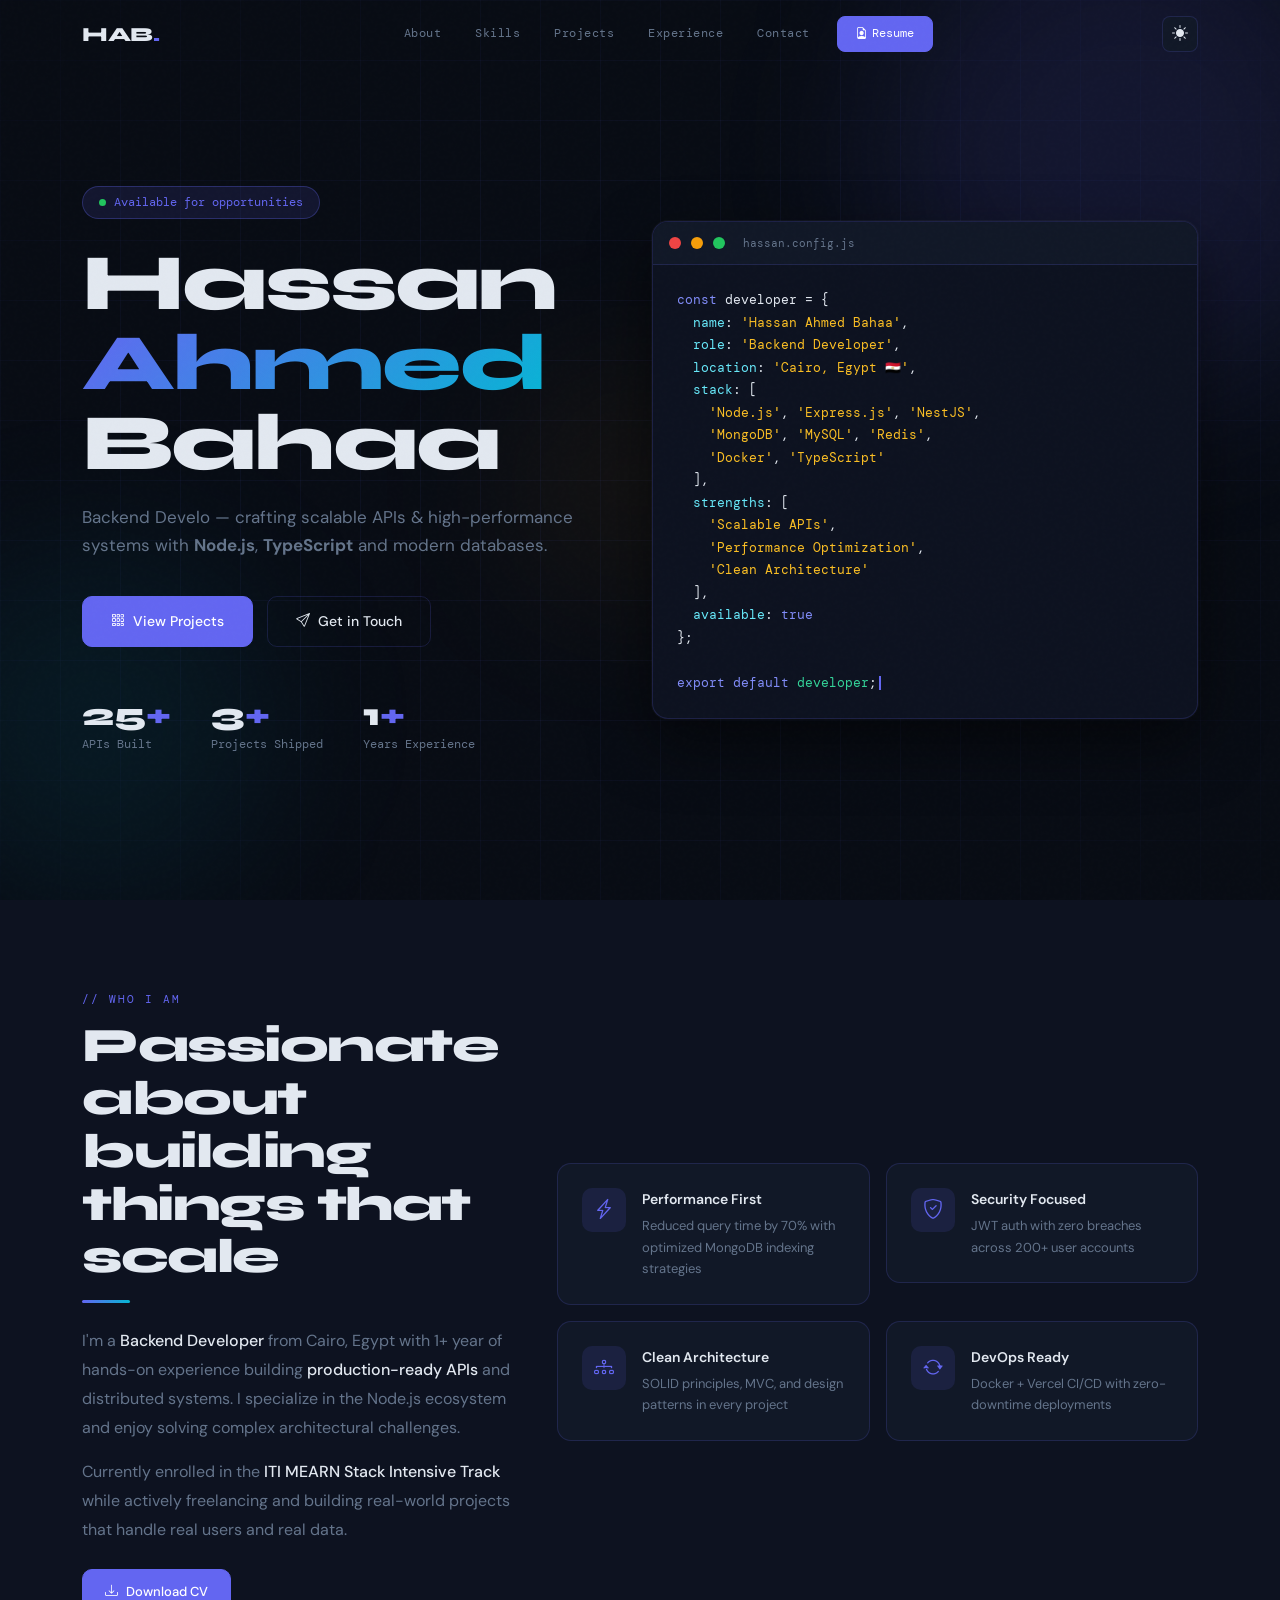
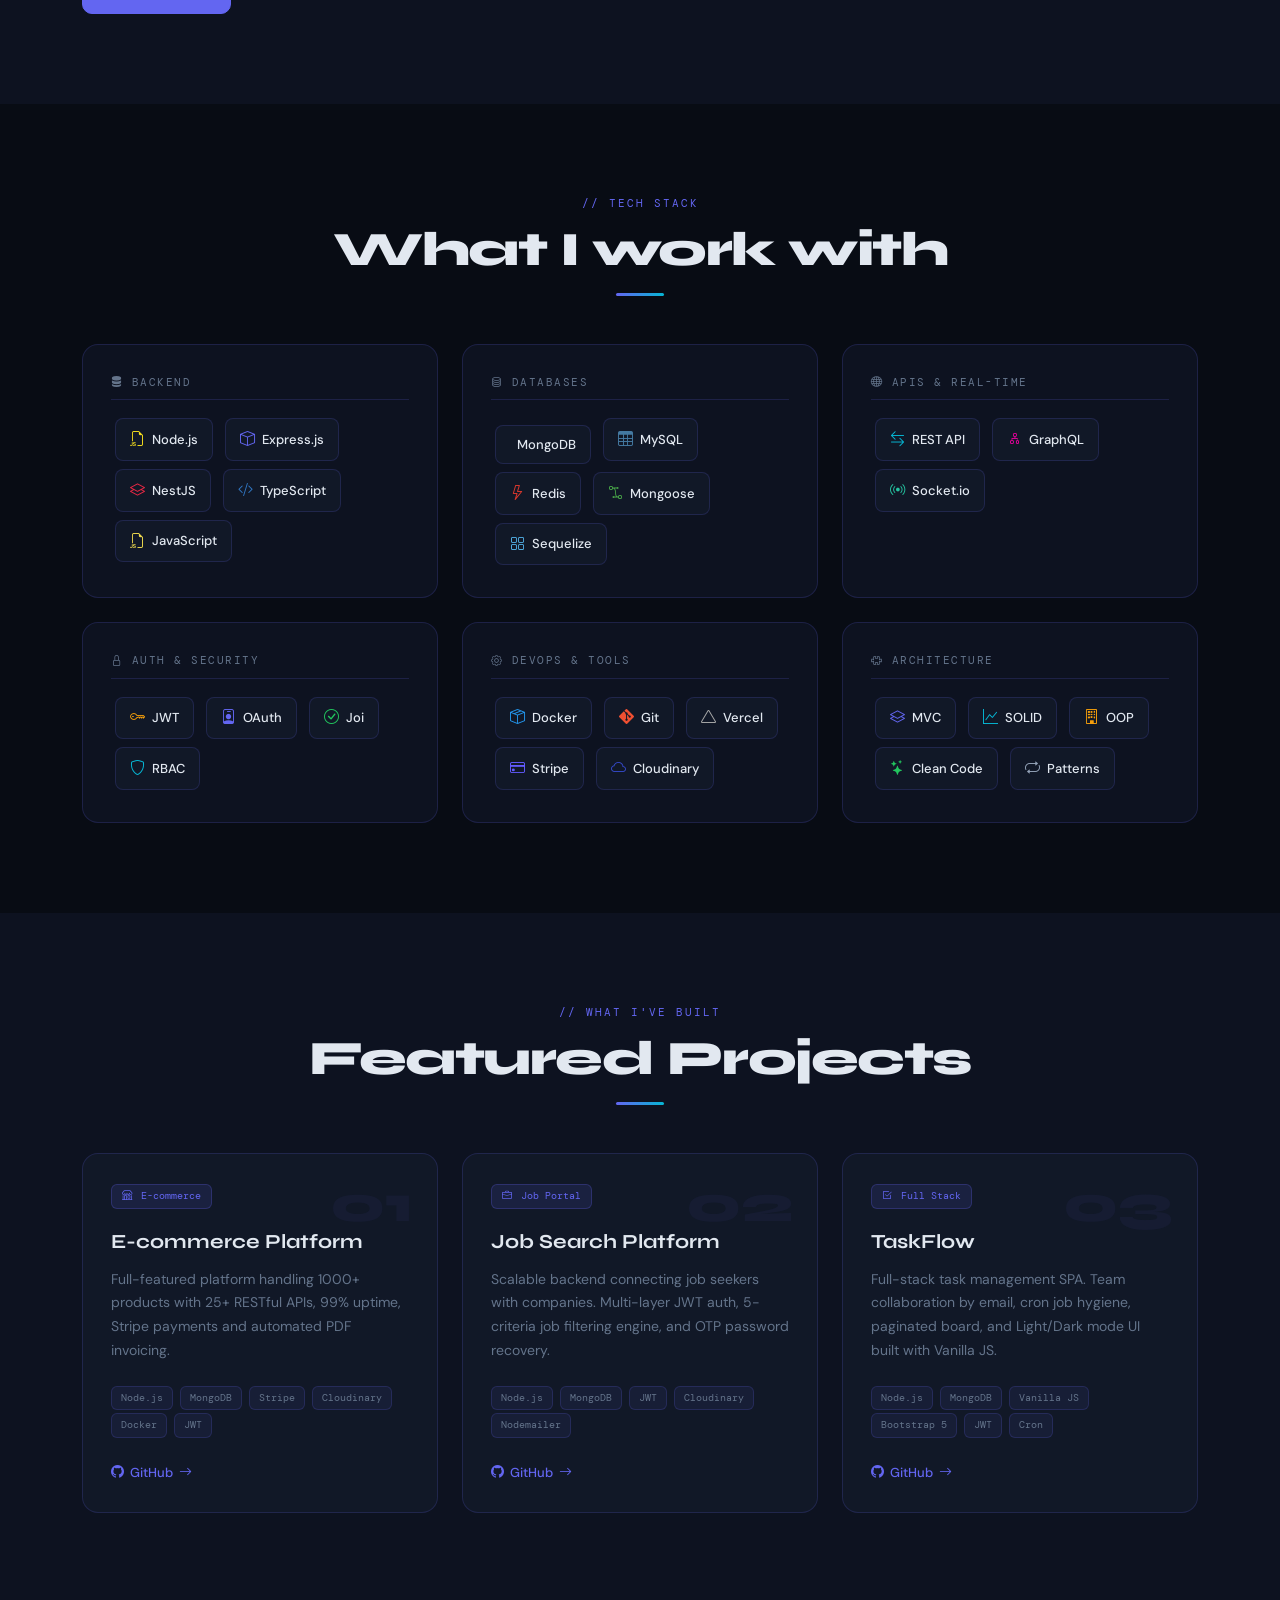
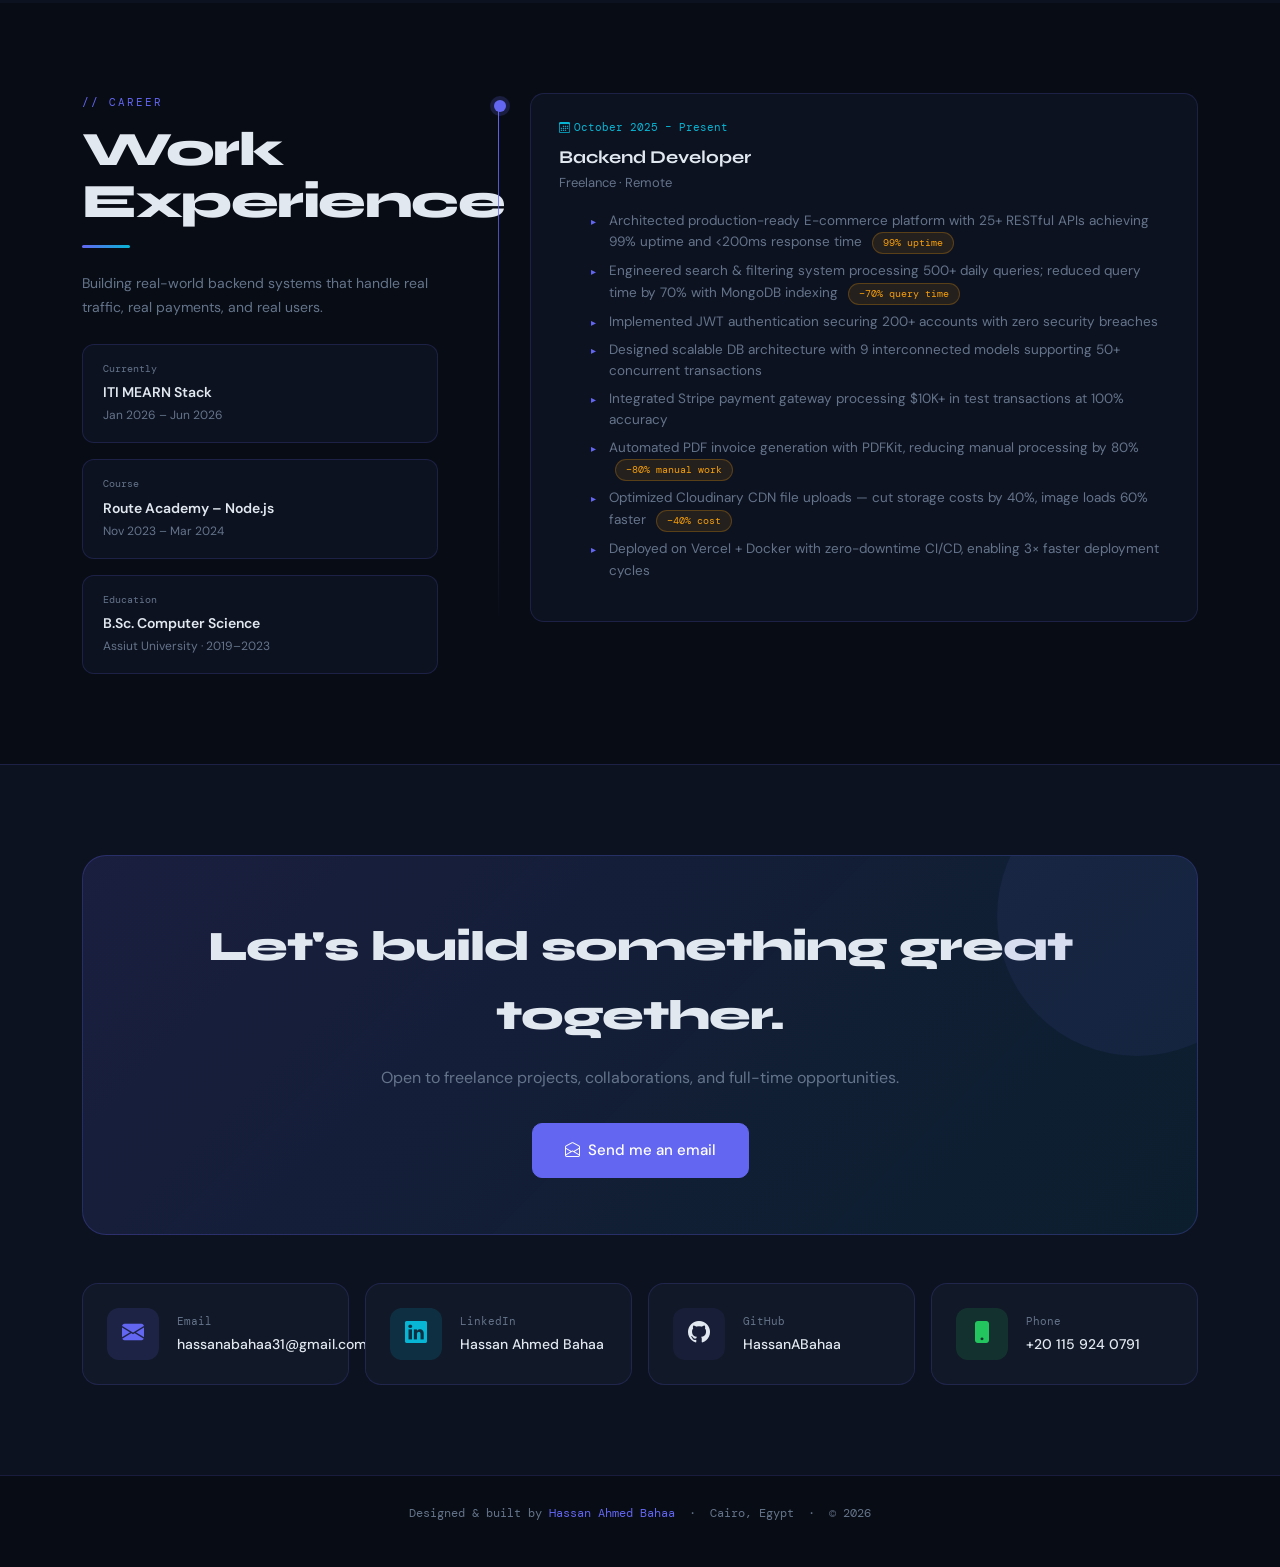
==== index.html @ 02865c23 "first commit" ====
<!DOCTYPE html>
<html lang="en" data-theme="dark">

<head>
  <meta charset="UTF-8" />
  <meta name="viewport" content="width=device-width, initial-scale=1.0" />
  <meta name="description"
    content="Hassan Ahmed Bahaa — Backend Developer specializing in Node.js, Express.js, NestJS, and scalable APIs." />
  <title>Hassan Ahmed Bahaa — Backend Developer</title>

  <!-- Bootstrap 5 -->
  <link href="https://cdn.jsdelivr.net/npm/bootstrap@5.3.3/dist/css/bootstrap.min.css" rel="stylesheet" />
  <!-- Bootstrap Icons -->
  <link href="https://cdn.jsdelivr.net/npm/bootstrap-icons@1.11.3/font/bootstrap-icons.css" rel="stylesheet" />
  <!-- Portfolio Styles -->
  <link rel="stylesheet" href="style.css" />
</head>

<body>

  <!-- ══════════════════════════════
     NAVBAR
══════════════════════════════ -->
  <nav id="navbar">
    <div class="container d-flex align-items-center justify-content-between gap-2">

      <a href="#home" class="nav-brand">HAB<span>.</span></a>

      <!-- Desktop nav -->
      <div class="d-flex align-items-center gap-1 desktop-nav">
        <a href="#about" class="nav-link-custom">About</a>
        <a href="#skills" class="nav-link-custom">Skills</a>
        <a href="#projects" class="nav-link-custom">Projects</a>
        <a href="#experience" class="nav-link-custom">Experience</a>
        <a href="#contact" class="nav-link-custom">Contact</a>
        <a href="https://drive.google.com/file/d/19fxQiNxdbfngYxqZQuM-5DBVkh4G-8Q2/view?usp=sharing" target="_blank"
          class="nav-cta ms-2">
          <i class="bi bi-file-earmark-person me-1"></i>Resume
        </a>
      </div>

      <!-- Right controls -->
      <div class="d-flex align-items-center gap-2">
        <!-- Theme toggle -->
        <button id="themeToggle" aria-label="Toggle theme">
          <i class="bi bi-sun-fill" id="themeIcon"></i>
        </button>
        <!-- Hamburger -->
        <button class="hamburger" id="hamburgerBtn" aria-label="Open menu">
          <i class="bi bi-list" id="hamburgerIcon"></i>
        </button>
      </div>

    </div>
  </nav>

  <!-- Mobile menu -->
  <div class="mobile-menu" id="mobileMenu">
    <a href="#about" class="nav-link-custom">About</a>
    <a href="#skills" class="nav-link-custom">Skills</a>
    <a href="#projects" class="nav-link-custom">Projects</a>
    <a href="#experience" class="nav-link-custom">Experience</a>
    <a href="#contact" class="nav-link-custom">Contact</a>
    <a href="https://drive.google.com/file/d/19fxQiNxdbfngYxqZQuM-5DBVkh4G-8Q2/view?usp=sharing" target="_blank"
      class="nav-cta mt-2 text-center">Resume</a>
  </div>


  <!-- ══════════════════════════════
     HERO
══════════════════════════════ -->
  <section id="home">
    <div class="orb orb-1"></div>
    <div class="orb orb-2"></div>
    <div class="orb orb-3"></div>

    <div class="container">
      <div class="row align-items-center gy-5">

        <!-- Left copy -->
        <div class="col-lg-6">
          <div class="hero-badge">
            <span class="dot"></span>
            Available for opportunities
          </div>

          <h1 class="hero-h1">
            Hassan<br>
            <span class="gradient-text">Ahmed</span><br>
            Bahaa
          </h1>

          <p class="hero-sub">
            <span id="typedRole">Backend Developer</span>&nbsp;—
            crafting scalable APIs &amp; high-performance systems with
            <strong>Node.js</strong>, <strong>TypeScript</strong> and modern databases.
          </p>

          <div class="hero-actions">
            <a href="#projects" class="btn-primary-custom">
              <i class="bi bi-grid-3x3-gap"></i> View Projects
            </a>
            <a href="#contact" class="btn-ghost-custom">
              <i class="bi bi-send"></i> Get in Touch
            </a>
          </div>

          <div class="hero-stats">
            <div class="stat-item">
              <div class="stat-num">25<span>+</span></div>
              <div class="stat-label">APIs Built</div>
            </div>
            <div class="stat-item">
              <div class="stat-num">3<span>+</span></div>
              <div class="stat-label">Projects Shipped</div>
            </div>
            <div class="stat-item">
              <div class="stat-num">1<span>+</span></div>
              <div class="stat-label">Years Experience</div>
            </div>
          </div>
        </div>

        <!-- Right – code card -->
        <div class="col-lg-6 hero-visual">
          <div class="code-card">
            <div class="code-card-header">
              <span class="dot-red"></span>
              <span class="dot-yellow"></span>
              <span class="dot-green"></span>
              <span class="code-filename">hassan.config.js</span>
            </div>
            <div class="code-body">
              <span class="c-keyword">const</span> <span class="c-var">developer</span> = {<br>
              &nbsp;&nbsp;<span class="c-prop">name</span>: <span class="c-str">'Hassan Ahmed Bahaa'</span>,<br>
              &nbsp;&nbsp;<span class="c-prop">role</span>: <span class="c-str">'Backend Developer'</span>,<br>
              &nbsp;&nbsp;<span class="c-prop">location</span>: <span class="c-str">'Cairo, Egypt 🇪🇬'</span>,<br>
              &nbsp;&nbsp;<span class="c-prop">stack</span>: [<br>
              &nbsp;&nbsp;&nbsp;&nbsp;<span class="c-str">'Node.js'</span>, <span class="c-str">'Express.js'</span>,
              <span class="c-str">'NestJS'</span>,<br>
              &nbsp;&nbsp;&nbsp;&nbsp;<span class="c-str">'MongoDB'</span>, <span class="c-str">'MySQL'</span>, <span
                class="c-str">'Redis'</span>,<br>
              &nbsp;&nbsp;&nbsp;&nbsp;<span class="c-str">'Docker'</span>, <span class="c-str">'TypeScript'</span><br>
              &nbsp;&nbsp;],<br>
              &nbsp;&nbsp;<span class="c-prop">strengths</span>: [<br>
              &nbsp;&nbsp;&nbsp;&nbsp;<span class="c-str">'Scalable APIs'</span>,<br>
              &nbsp;&nbsp;&nbsp;&nbsp;<span class="c-str">'Performance Optimization'</span>,<br>
              &nbsp;&nbsp;&nbsp;&nbsp;<span class="c-str">'Clean Architecture'</span><br>
              &nbsp;&nbsp;],<br>
              &nbsp;&nbsp;<span class="c-prop">available</span>: <span class="c-keyword">true</span><br>
              };<br><br>
              <span class="c-keyword">export default</span> <span class="c-fn">developer</span>;<span
                class="typing-cursor"></span>
            </div>
          </div>
        </div>

      </div>
    </div>
  </section>


  <!-- ══════════════════════════════
     ABOUT
══════════════════════════════ -->
  <section id="about">
    <div class="container">
      <div class="row gy-5 align-items-center">

        <div class="col-lg-5 reveal">
          <div class="section-eyebrow">// who i am</div>
          <h2 class="section-title">Passionate about building things that scale</h2>
          <div class="section-divider mb-4"></div>
          <p class="about-text">
            I'm a <span class="highlight-word">Backend Developer</span> from Cairo, Egypt with 1+ year of hands-on
            experience building
            <span class="highlight-word">production-ready APIs</span> and distributed systems.
            I specialize in the Node.js ecosystem and enjoy solving complex architectural challenges.
          </p>
          <p class="about-text mt-3">
            Currently enrolled in the <span class="highlight-word">ITI MEARN Stack Intensive Track</span> while
            actively freelancing and building real-world projects that handle real users and real data.
          </p>
          <div class="mt-4">
            <a href="https://drive.google.com/file/d/19fxQiNxdbfngYxqZQuM-5DBVkh4G-8Q2/view?usp=sharing" target="_blank"
              class="btn-primary-custom" style="font-size:13px;padding:11px 22px;">
              <i class="bi bi-download"></i> Download CV
            </a>
          </div>
        </div>

        <div class="col-lg-7 reveal">
          <div class="row g-3">
            <div class="col-sm-6">
              <div class="about-card">
                <div class="about-card-icon"><i class="bi bi-lightning-charge"></i></div>
                <div>
                  <div class="about-card-title">Performance First</div>
                  <div class="about-card-text">Reduced query time by 70% with optimized MongoDB indexing strategies
                  </div>
                </div>
              </div>
            </div>
            <div class="col-sm-6">
              <div class="about-card">
                <div class="about-card-icon"><i class="bi bi-shield-check"></i></div>
                <div>
                  <div class="about-card-title">Security Focused</div>
                  <div class="about-card-text">JWT auth with zero breaches across 200+ user accounts</div>
                </div>
              </div>
            </div>
            <div class="col-sm-6">
              <div class="about-card">
                <div class="about-card-icon"><i class="bi bi-diagram-3"></i></div>
                <div>
                  <div class="about-card-title">Clean Architecture</div>
                  <div class="about-card-text">SOLID principles, MVC, and design patterns in every project</div>
                </div>
              </div>
            </div>
            <div class="col-sm-6">
              <div class="about-card">
                <div class="about-card-icon"><i class="bi bi-arrow-repeat"></i></div>
                <div>
                  <div class="about-card-title">DevOps Ready</div>
                  <div class="about-card-text">Docker + Vercel CI/CD with zero-downtime deployments</div>
                </div>
              </div>
            </div>
          </div>
        </div>

      </div>
    </div>
  </section>


  <!-- ══════════════════════════════
     SKILLS
══════════════════════════════ -->
  <section id="skills">
    <div class="container">
      <div class="text-center mb-5 reveal">
        <div class="section-eyebrow">// tech stack</div>
        <h2 class="section-title">What I work with</h2>
        <div class="section-divider mx-auto mt-3"></div>
      </div>

      <div class="row g-4">
        <div class="col-md-4 reveal">
          <div class="skill-box">
            <div class="skill-group-title"><i class="bi bi-server me-2"></i>Backend</div>
            <span class="skill-pill"><i class="bi bi-filetype-js" style="color:#f7df1e"></i>Node.js</span>
            <span class="skill-pill"><i class="bi bi-box" style="color:#6366f1"></i>Express.js</span>
            <span class="skill-pill"><i class="bi bi-layers" style="color:#ea2845"></i>NestJS</span>
            <span class="skill-pill"><i class="bi bi-code-slash" style="color:#3178c6"></i>TypeScript</span>
            <span class="skill-pill"><i class="bi bi-filetype-js" style="color:#f0db4f"></i>JavaScript</span>
          </div>
        </div>

        <div class="col-md-4 reveal">
          <div class="skill-box">
            <div class="skill-group-title"><i class="bi bi-database me-2"></i>Databases</div>
            <span class="skill-pill"><i class="bi bi-leaf" style="color:#47a248"></i>MongoDB</span>
            <span class="skill-pill"><i class="bi bi-table" style="color:#4479a1"></i>MySQL</span>
            <span class="skill-pill"><i class="bi bi-lightning" style="color:#dc382d"></i>Redis</span>
            <span class="skill-pill"><i class="bi bi-bezier2" style="color:#47a248"></i>Mongoose</span>
            <span class="skill-pill"><i class="bi bi-grid" style="color:#52b0e7"></i>Sequelize</span>
          </div>
        </div>

        <div class="col-md-4 reveal">
          <div class="skill-box">
            <div class="skill-group-title"><i class="bi bi-globe me-2"></i>APIs & Real-time</div>
            <span class="skill-pill"><i class="bi bi-arrow-left-right" style="color:#06b6d4"></i>REST API</span>
            <span class="skill-pill"><i class="bi bi-diagram-2" style="color:#e10098"></i>GraphQL</span>
            <span class="skill-pill"><i class="bi bi-broadcast" style="color:#25c2a0"></i>Socket.io</span>
          </div>
        </div>

        <div class="col-md-4 reveal">
          <div class="skill-box">
            <div class="skill-group-title"><i class="bi bi-lock me-2"></i>Auth & Security</div>
            <span class="skill-pill"><i class="bi bi-key" style="color:#f59e0b"></i>JWT</span>
            <span class="skill-pill"><i class="bi bi-person-badge" style="color:#6366f1"></i>OAuth</span>
            <span class="skill-pill"><i class="bi bi-check-circle" style="color:#22c55e"></i>Joi</span>
            <span class="skill-pill"><i class="bi bi-shield" style="color:#06b6d4"></i>RBAC</span>
          </div>
        </div>

        <div class="col-md-4 reveal">
          <div class="skill-box">
            <div class="skill-group-title"><i class="bi bi-gear me-2"></i>DevOps & Tools</div>
            <span class="skill-pill"><i class="bi bi-box-seam" style="color:#2496ed"></i>Docker</span>
            <span class="skill-pill"><i class="bi bi-git" style="color:#f05032"></i>Git</span>
            <span class="skill-pill"><i class="bi bi-triangle" style="color:#aaa"></i>Vercel</span>
            <span class="skill-pill"><i class="bi bi-credit-card" style="color:#635bff"></i>Stripe</span>
            <span class="skill-pill"><i class="bi bi-cloud" style="color:#3448c5"></i>Cloudinary</span>
          </div>
        </div>

        <div class="col-md-4 reveal">
          <div class="skill-box">
            <div class="skill-group-title"><i class="bi bi-puzzle me-2"></i>Architecture</div>
            <span class="skill-pill"><i class="bi bi-layers" style="color:#6366f1"></i>MVC</span>
            <span class="skill-pill"><i class="bi bi-graph-up" style="color:#06b6d4"></i>SOLID</span>
            <span class="skill-pill"><i class="bi bi-building" style="color:#f59e0b"></i>OOP</span>
            <span class="skill-pill"><i class="bi bi-stars" style="color:#22c55e"></i>Clean Code</span>
            <span class="skill-pill"><i class="bi bi-repeat" style="color:#94a3b8"></i>Patterns</span>
          </div>
        </div>
      </div>
    </div>
  </section>


  <!-- ══════════════════════════════
     PROJECTS
══════════════════════════════ -->
  <section id="projects">
    <div class="container">
      <div class="text-center mb-5 reveal">
        <div class="section-eyebrow">// what i've built</div>
        <h2 class="section-title">Featured Projects</h2>
        <div class="section-divider mx-auto mt-3"></div>
      </div>

      <div class="row g-4">

        <!-- E-commerce -->
        <div class="col-lg-4 col-md-6 reveal">
          <div class="project-card">
            <div class="project-number">01</div>
            <div class="project-badge"><i class="bi bi-shop me-1"></i>E-commerce</div>
            <div class="project-title">E-commerce Platform</div>
            <p class="project-desc">
              Full-featured platform handling 1000+ products with 25+ RESTful APIs, 99% uptime,
              Stripe payments and automated PDF invoicing.
            </p>
            <div class="mb-1">
              <span class="tech-tag">Node.js</span>
              <span class="tech-tag">MongoDB</span>
              <span class="tech-tag">Stripe</span>
              <span class="tech-tag">Cloudinary</span>
              <span class="tech-tag">Docker</span>
              <span class="tech-tag">JWT</span>
            </div>
            <a href="https://github.com/HassanABahaa/E-commerce" target="_blank" class="project-link">
              <i class="bi bi-github"></i> GitHub <i class="bi bi-arrow-right"></i>
            </a>
          </div>
        </div>

        <!-- Job Portal -->
        <div class="col-lg-4 col-md-6 reveal">
          <div class="project-card">
            <div class="project-number">02</div>
            <div class="project-badge"><i class="bi bi-briefcase me-1"></i>Job Portal</div>
            <div class="project-title">Job Search Platform</div>
            <p class="project-desc">
              Scalable backend connecting job seekers with companies. Multi-layer JWT auth,
              5-criteria job filtering engine, and OTP password recovery.
            </p>
            <div class="mb-1">
              <span class="tech-tag">Node.js</span>
              <span class="tech-tag">MongoDB</span>
              <span class="tech-tag">JWT</span>
              <span class="tech-tag">Cloudinary</span>
              <span class="tech-tag">Nodemailer</span>
            </div>
            <a href="https://github.com/HassanABahaa" target="_blank" class="project-link">
              <i class="bi bi-github"></i> GitHub <i class="bi bi-arrow-right"></i>
            </a>
          </div>
        </div>

        <!-- TaskFlow -->
        <div class="col-lg-4 col-md-6 reveal">
          <div class="project-card">
            <div class="project-number">03</div>
            <div class="project-badge"><i class="bi bi-check2-square me-1"></i>Full Stack</div>
            <div class="project-title">TaskFlow</div>
            <p class="project-desc">
              Full-stack task management SPA. Team collaboration by email, cron job hygiene,
              paginated board, and Light/Dark mode UI built with Vanilla JS.
            </p>
            <div class="mb-1">
              <span class="tech-tag">Node.js</span>
              <span class="tech-tag">MongoDB</span>
              <span class="tech-tag">Vanilla JS</span>
              <span class="tech-tag">Bootstrap 5</span>
              <span class="tech-tag">JWT</span>
              <span class="tech-tag">Cron</span>
            </div>
            <a href="https://github.com/HassanABahaa/Task-Flow" target="_blank" class="project-link">
              <i class="bi bi-github"></i> GitHub <i class="bi bi-arrow-right"></i>
            </a>
          </div>
        </div>

      </div>
    </div>
  </section>


  <!-- ══════════════════════════════
     EXPERIENCE
══════════════════════════════ -->
  <section id="experience">
    <div class="container">
      <div class="row gy-5">

        <!-- Sidebar -->
        <div class="col-lg-4 reveal">
          <div class="section-eyebrow">// career</div>
          <h2 class="section-title">Work Experience</h2>
          <div class="section-divider mb-4"></div>
          <p style="color:var(--muted);font-size:14px;line-height:1.7;">
            Building real-world backend systems that handle real traffic, real payments, and real users.
          </p>

          <div class="mt-4 d-flex flex-column gap-3">
            <div class="info-card">
              <div class="info-card-label">Currently</div>
              <div class="info-card-title">ITI MEARN Stack</div>
              <div class="info-card-date">Jan 2026 – Jun 2026</div>
            </div>
            <div class="info-card">
              <div class="info-card-label">Course</div>
              <div class="info-card-title">Route Academy – Node.js</div>
              <div class="info-card-date">Nov 2023 – Mar 2024</div>
            </div>
            <div class="info-card">
              <div class="info-card-label">Education</div>
              <div class="info-card-title">B.Sc. Computer Science</div>
              <div class="info-card-date">Assiut University · 2019–2023</div>
            </div>
          </div>
        </div>

        <!-- Timeline -->
        <div class="col-lg-8 reveal ps-lg-5">
          <div class="timeline">
            <div class="timeline-item">
              <div class="timeline-dot"></div>
              <div class="timeline-date"><i class="bi bi-calendar3 me-1"></i>October 2025 – Present</div>
              <div class="timeline-role">Backend Developer</div>
              <div class="timeline-company">Freelance · Remote</div>
              <ul class="timeline-bullets">
                <li>Architected production-ready E-commerce platform with 25+ RESTful APIs achieving 99% uptime and
                  &lt;200ms response time <span class="achievement-badge">99% uptime</span></li>
                <li>Engineered search &amp; filtering system processing 500+ daily queries; reduced query time by 70%
                  with MongoDB indexing <span class="achievement-badge">−70% query time</span></li>
                <li>Implemented JWT authentication securing 200+ accounts with zero security breaches</li>
                <li>Designed scalable DB architecture with 9 interconnected models supporting 50+ concurrent
                  transactions</li>
                <li>Integrated Stripe payment gateway processing $10K+ in test transactions at 100% accuracy</li>
                <li>Automated PDF invoice generation with PDFKit, reducing manual processing by 80% <span
                    class="achievement-badge">−80% manual work</span></li>
                <li>Optimized Cloudinary CDN file uploads — cut storage costs by 40%, image loads 60% faster <span
                    class="achievement-badge">−40% cost</span></li>
                <li>Deployed on Vercel + Docker with zero-downtime CI/CD, enabling 3× faster deployment cycles</li>
              </ul>
            </div>
          </div>
        </div>

      </div>
    </div>
  </section>


  <!-- ══════════════════════════════
     CONTACT
══════════════════════════════ -->
  <section id="contact">
    <div class="container">

      <div class="cta-block reveal mb-5">
        <div class="cta-title">Let's build something great<br>together.</div>
        <p class="cta-sub">Open to freelance projects, collaborations, and full-time opportunities.</p>
        <a href="mailto:hassanabahaa31@gmail.com" class="btn-primary-custom" style="font-size:15px;padding:14px 32px;">
          <i class="bi bi-envelope-open"></i> Send me an email
        </a>
      </div>

      <div class="row g-3">
        <div class="col-sm-6 col-lg-3 reveal">
          <a href="mailto:hassanabahaa31@gmail.com" class="contact-card">
            <div class="contact-icon ci-email"><i class="bi bi-envelope-fill"></i></div>
            <div>
              <div class="contact-label">Email</div>
              <div class="contact-val">hassanabahaa31@gmail.com</div>
            </div>
          </a>
        </div>
        <div class="col-sm-6 col-lg-3 reveal">
          <a href="https://www.linkedin.com/in/hassan-bahaa-1604981b8/" target="_blank" class="contact-card">
            <div class="contact-icon ci-linkedin"><i class="bi bi-linkedin"></i></div>
            <div>
              <div class="contact-label">LinkedIn</div>
              <div class="contact-val">Hassan Ahmed Bahaa</div>
            </div>
          </a>
        </div>
        <div class="col-sm-6 col-lg-3 reveal">
          <a href="https://github.com/HassanABahaa" target="_blank" class="contact-card">
            <div class="contact-icon ci-github"><i class="bi bi-github"></i></div>
            <div>
              <div class="contact-label">GitHub</div>
              <div class="contact-val">HassanABahaa</div>
            </div>
          </a>
        </div>
        <div class="col-sm-6 col-lg-3 reveal">
          <a href="tel:+201159240791" class="contact-card">
            <div class="contact-icon ci-phone"><i class="bi bi-phone-fill"></i></div>
            <div>
              <div class="contact-label">Phone</div>
              <div class="contact-val">+20 115 924 0791</div>
            </div>
          </a>
        </div>
      </div>

    </div>
  </section>


  <!-- ══════════════════════════════
     FOOTER
══════════════════════════════ -->
  <footer>
    <div class="container">
      <p>
        Designed &amp; built by <a href="#home">Hassan Ahmed Bahaa</a>
        &nbsp;·&nbsp; Cairo, Egypt &nbsp;·&nbsp; &copy; 2026
      </p>
    </div>
  </footer>

  <!-- Back to top -->
  <button id="btt" aria-label="Back to top"><i class="bi bi-arrow-up"></i></button>

  <!-- Bootstrap JS -->
  <script src="https://cdn.jsdelivr.net/npm/bootstrap@5.3.3/dist/js/bootstrap.bundle.min.js"></script>
  <!-- Portfolio Scripts -->
  <script src="main.js"></script>

</body>

</html>
---- style.css ----
/* ══════════════════════════════════════════
   Hassan Ahmed Bahaa — Portfolio Stylesheet
   style.css
══════════════════════════════════════════ */

@import url('https://fonts.googleapis.com/css2?family=Syne:wght@400;500;600;700;800&family=DM+Mono:wght@300;400;500&family=DM+Sans:ital,wght@0,300;0,400;0,500;1,300&display=swap');

/* ── CSS VARIABLES — DARK (default) ── */
:root {
  --bg:        #080c14;
  --bg2:       #0d1220;
  --bg3:       #111827;
  --border:    rgba(99,102,241,.18);
  --accent:    #6366f1;
  --accent2:   #06b6d4;
  --accent3:   #f59e0b;
  --text:      #e2e8f0;
  --muted:     #64748b;
  --card:      #0d1220;
  --shadow:    rgba(0,0,0,.5);
  --code-bg:   #0d1220;
  --code-hdr:  #111827;
}

/* ── CSS VARIABLES — LIGHT ── */
[data-theme="light"] {
  --bg:        #f0f4f8;
  --bg2:       #ffffff;
  --bg3:       #f8fafc;
  --border:    rgba(99,102,241,.18);
  --accent:    #4f46e5;
  --accent2:   #0891b2;
  --accent3:   #d97706;
  --text:      #1e293b;
  --muted:     #64748b;
  --card:      #ffffff;
  --shadow:    rgba(0,0,0,.10);
  --code-bg:   #1e293b;
  --code-hdr:  #0f172a;
}

/* ════════════════════
   BASE RESET
════════════════════ */
*, *::before, *::after { box-sizing: border-box; margin: 0; padding: 0; }
html { scroll-behavior: smooth; }

body {
  background: var(--bg);
  color: var(--text);
  font-family: 'DM Sans', sans-serif;
  font-size: 15px;
  line-height: 1.65;
  overflow-x: hidden;
  transition: background .35s ease, color .35s ease;
}

/* Noise overlay */
body::before {
  content: '';
  position: fixed; inset: 0;
  background-image: url("data:image/svg+xml,%3Csvg viewBox='0 0 256 256' xmlns='http://www.w3.org/2000/svg'%3E%3Cfilter id='noise'%3E%3CfeTurbulence type='fractalNoise' baseFrequency='0.9' numOctaves='4' stitchTiles='stitch'/%3E%3C/filter%3E%3Crect width='100%25' height='100%25' filter='url(%23noise)' opacity='0.04'/%3E%3C/svg%3E");
  pointer-events: none; z-index: 9999; opacity: .35;
}

/* ════════════════════
   NAVBAR
════════════════════ */
#navbar {
  position: fixed; top: 0; left: 0; right: 0; z-index: 1000;
  padding: 16px 0;
  transition: all .4s ease;
}
#navbar.scrolled {
  background: color-mix(in srgb, var(--bg) 85%, transparent);
  backdrop-filter: blur(20px);
  -webkit-backdrop-filter: blur(20px);
  border-bottom: 1px solid var(--border);
  padding: 10px 0;
}

.nav-brand {
  font-family: 'Syne', sans-serif;
  font-weight: 800;
  font-size: 20px;
  color: var(--text) !important;
  text-decoration: none;
  letter-spacing: -0.5px;
}
.nav-brand span { color: var(--accent); }

.nav-link-custom {
  font-family: 'DM Mono', monospace;
  font-size: 12px;
  letter-spacing: 0.5px;
  color: var(--muted) !important;
  text-decoration: none;
  padding: 6px 14px;
  border-radius: 6px;
  transition: all .25s;
  border: 1px solid transparent;
}
.nav-link-custom:hover  { color: var(--text) !important; border-color: var(--border); }
.nav-link-custom.active { color: var(--accent) !important; }

.nav-cta {
  font-family: 'DM Mono', monospace;
  font-size: 12px;
  background: var(--accent);
  color: #fff !important;
  padding: 7px 18px;
  border-radius: 8px;
  text-decoration: none;
  transition: all .25s;
  border: 1px solid var(--accent);
}
.nav-cta:hover { background: transparent; color: var(--accent) !important; }

/* Theme toggle btn */
#themeToggle {
  background: var(--bg3);
  border: 1px solid var(--border);
  border-radius: 8px;
  width: 36px; height: 36px;
  display: flex; align-items: center; justify-content: center;
  cursor: pointer;
  font-size: 16px;
  color: var(--text);
  transition: all .25s;
  flex-shrink: 0;
}
#themeToggle:hover { border-color: var(--accent); color: var(--accent); }

/* Hamburger */
.hamburger {
  background: none;
  border: 1px solid var(--border);
  border-radius: 8px;
  padding: 6px 10px;
  cursor: pointer;
  display: none;
}
.hamburger i { color: var(--text); font-size: 18px; }

.mobile-menu {
  display: none;
  position: fixed; top: 66px; left: 0; right: 0; z-index: 999;
  background: color-mix(in srgb, var(--bg) 96%, transparent);
  backdrop-filter: blur(20px);
  -webkit-backdrop-filter: blur(20px);
  border-bottom: 1px solid var(--border);
  padding: 20px;
  flex-direction: column; gap: 8px;
}
.mobile-menu.open { display: flex; }
.mobile-menu .nav-link-custom { font-size: 14px; padding: 10px 14px; }

@media (max-width: 768px) {
  .desktop-nav { display: none !important; }
  .hamburger   { display: block; }
}

/* ════════════════════
   HERO
════════════════════ */
#home {
  min-height: 100vh;
  display: flex; align-items: center;
  padding: 120px 0 80px;
  position: relative;
  overflow: hidden;
}

/* Grid */
#home::before {
  content: '';
  position: absolute; inset: 0;
  background-image:
    linear-gradient(rgba(99,102,241,.06) 1px, transparent 1px),
    linear-gradient(90deg, rgba(99,102,241,.06) 1px, transparent 1px);
  background-size: 60px 60px;
  mask-image: radial-gradient(ellipse 80% 80% at 50% 50%, black 40%, transparent 100%);
}
[data-theme="light"] #home::before {
  background-image:
    linear-gradient(rgba(79,70,229,.08) 1px, transparent 1px),
    linear-gradient(90deg, rgba(79,70,229,.08) 1px, transparent 1px);
}

/* Orbs */
.orb {
  position: absolute;
  border-radius: 50%;
  filter: blur(80px);
  animation: float 8s ease-in-out infinite;
  pointer-events: none;
}
.orb-1 { width: 500px; height: 500px; background: rgba(99,102,241,.12); top: -100px; right: -100px; animation-delay: 0s; }
.orb-2 { width: 350px; height: 350px; background: rgba(6,182,212,.08); bottom: 0; left: -80px; animation-delay: -4s; }
.orb-3 { width: 250px; height: 250px; background: rgba(245,158,11,.06); top: 40%; left: 40%; animation-delay: -2s; }
[data-theme="light"] .orb-1 { background: rgba(79,70,229,.10); }
[data-theme="light"] .orb-2 { background: rgba(8,145,178,.08); }

@keyframes float {
  0%,100% { transform: translate(0,0) scale(1); }
  33%     { transform: translate(20px,-20px) scale(1.04); }
  66%     { transform: translate(-15px,15px) scale(.97); }
}

.hero-badge {
  display: inline-flex; align-items: center; gap: 8px;
  background: rgba(99,102,241,.12);
  border: 1px solid rgba(99,102,241,.3);
  border-radius: 100px;
  padding: 6px 16px;
  font-family: 'DM Mono', monospace;
  font-size: 12px;
  color: var(--accent);
  margin-bottom: 24px;
  animation: fadeUp .6s ease both;
}
.hero-badge .dot {
  width: 7px; height: 7px;
  background: #22c55e;
  border-radius: 50%;
  animation: pulse 2s ease infinite;
}
@keyframes pulse { 0%,100%{opacity:1} 50%{opacity:.3} }

.hero-h1 {
  font-family: 'Syne', sans-serif;
  font-weight: 800;
  font-size: clamp(42px, 7vw, 80px);
  line-height: 1.0;
  letter-spacing: -2px;
  color: var(--text);
  animation: fadeUp .6s .1s ease both;
}
[data-theme="light"] .hero-h1 { color: #0f172a; }

.hero-h1 .gradient-text {
  background: linear-gradient(135deg, var(--accent) 0%, var(--accent2) 100%);
  -webkit-background-clip: text;
  -webkit-text-fill-color: transparent;
  background-clip: text;
}

.hero-sub {
  font-size: 17px;
  color: var(--muted);
  max-width: 520px;
  margin-top: 20px;
  animation: fadeUp .6s .2s ease both;
}

.hero-actions {
  display: flex; flex-wrap: wrap; gap: 14px;
  margin-top: 36px;
  animation: fadeUp .6s .3s ease both;
}

.hero-stats {
  display: flex; gap: 40px; flex-wrap: wrap;
  margin-top: 52px;
  animation: fadeUp .6s .4s ease both;
}
.stat-num {
  font-family: 'Syne', sans-serif;
  font-weight: 800;
  font-size: 32px;
  color: var(--text);
  line-height: 1;
}
[data-theme="light"] .stat-num { color: #0f172a; }
.stat-num span { color: var(--accent); }
.stat-label { font-size: 12px; color: var(--muted); margin-top: 4px; font-family: 'DM Mono', monospace; }

/* Hero visual – code card */
.hero-visual { animation: fadeUp .6s .2s ease both; }

.code-card {
  background: var(--code-bg);
  border: 1px solid var(--border);
  border-radius: 16px;
  overflow: hidden;
  box-shadow: 0 25px 60px var(--shadow), 0 0 0 1px rgba(255,255,255,.04);
}
.code-card-header {
  background: var(--code-hdr);
  padding: 12px 16px;
  display: flex; align-items: center; gap: 10px;
  border-bottom: 1px solid var(--border);
}
.dot-red    { width:12px;height:12px;background:#ef4444;border-radius:50%; }
.dot-yellow { width:12px;height:12px;background:#f59e0b;border-radius:50%; }
.dot-green  { width:12px;height:12px;background:#22c55e;border-radius:50%; }
.code-filename {
  font-family: 'DM Mono', monospace;
  font-size: 11px;
  color: #64748b;
  margin-left: 8px;
}
.code-body {
  padding: 24px;
  font-family: 'DM Mono', monospace;
  font-size: 12.5px;
  line-height: 1.8;
  color: #e2e8f0;
}
.c-comment { color: #4b5563; }
.c-keyword  { color: #818cf8; }
.c-fn       { color: #34d399; }
.c-str      { color: #fbbf24; }
.c-num      { color: #fb923c; }
.c-var      { color: #e2e8f0; }
.c-prop     { color: #67e8f9; }
.typing-cursor {
  display: inline-block;
  width: 2px; height: 14px;
  background: var(--accent);
  animation: blink 1s step-end infinite;
  vertical-align: middle; margin-left: 2px;
}
@keyframes blink { 0%,100%{opacity:1} 50%{opacity:0} }
@keyframes fadeUp {
  from { opacity:0; transform:translateY(24px); }
  to   { opacity:1; transform:translateY(0); }
}

/* ════════════════════
   SHARED SECTION STYLES
════════════════════ */
section { padding: 90px 0; }

.section-eyebrow {
  font-family: 'DM Mono', monospace;
  font-size: 11px;
  letter-spacing: 2px;
  text-transform: uppercase;
  color: var(--accent);
  margin-bottom: 12px;
}
.section-title {
  font-family: 'Syne', sans-serif;
  font-weight: 800;
  font-size: clamp(30px, 5vw, 48px);
  letter-spacing: -1.5px;
  color: var(--text);
  line-height: 1.1;
}
[data-theme="light"] .section-title { color: #0f172a; }
.section-divider {
  width: 48px; height: 3px;
  background: linear-gradient(90deg, var(--accent), var(--accent2));
  border-radius: 2px;
  margin-top: 16px;
}

/* Buttons */
.btn-primary-custom {
  display: inline-flex; align-items: center; gap: 8px;
  background: var(--accent);
  color: #fff;
  padding: 13px 28px;
  border-radius: 10px;
  text-decoration: none;
  font-weight: 500;
  font-size: 14px;
  transition: all .25s;
  border: 1px solid var(--accent);
}
.btn-primary-custom:hover { background: #4f46e5; color: #fff; transform: translateY(-2px); box-shadow: 0 8px 25px rgba(99,102,241,.35); }

.btn-ghost-custom {
  display: inline-flex; align-items: center; gap: 8px;
  background: transparent;
  color: var(--text);
  padding: 13px 28px;
  border-radius: 10px;
  text-decoration: none;
  font-weight: 500;
  font-size: 14px;
  transition: all .25s;
  border: 1px solid var(--border);
}
.btn-ghost-custom:hover { border-color: var(--accent); color: var(--accent); transform: translateY(-2px); }

/* ════════════════════
   ABOUT
════════════════════ */
#about { background: var(--bg2); }

.about-text { font-size: 16px; color: var(--muted); line-height: 1.8; }
.highlight-word { color: var(--text); font-weight: 500; }
[data-theme="light"] .highlight-word { color: #0f172a; }

.about-card {
  background: var(--bg3);
  border: 1px solid var(--border);
  border-radius: 14px;
  padding: 24px;
  display: flex; align-items: flex-start; gap: 16px;
  transition: all .3s;
}
.about-card:hover { border-color: rgba(99,102,241,.4); transform: translateY(-3px); }
[data-theme="light"] .about-card { box-shadow: 0 2px 12px rgba(0,0,0,.06); }

.about-card-icon {
  width: 44px; height: 44px; flex-shrink: 0;
  background: rgba(99,102,241,.12);
  border-radius: 10px;
  display: flex; align-items: center; justify-content: center;
  font-size: 20px; color: var(--accent);
}
.about-card-title { font-weight: 600; font-size: 14px; color: var(--text); margin-bottom: 4px; }
[data-theme="light"] .about-card-title { color: #0f172a; }
.about-card-text { font-size: 13px; color: var(--muted); }

/* ════════════════════
   SKILLS
════════════════════ */
#skills { background: var(--bg); }

.skill-box {
  background: var(--bg2);
  border: 1px solid var(--border);
  border-radius: 16px;
  padding: 28px;
  height: 100%;
  transition: all .3s;
}
.skill-box:hover { border-color: rgba(99,102,241,.35); }
[data-theme="light"] .skill-box { box-shadow: 0 2px 16px rgba(0,0,0,.06); }

.skill-group-title {
  font-family: 'DM Mono', monospace;
  font-size: 11px;
  letter-spacing: 1.5px;
  text-transform: uppercase;
  color: var(--muted);
  margin-bottom: 14px;
  padding-bottom: 8px;
  border-bottom: 1px solid var(--border);
}
.skill-pill {
  display: inline-flex; align-items: center; gap: 7px;
  background: var(--bg3);
  border: 1px solid var(--border);
  border-radius: 8px;
  padding: 8px 14px;
  font-size: 13px;
  font-weight: 500;
  color: var(--text);
  margin: 4px;
  transition: all .25s;
  cursor: default;
}
.skill-pill:hover { border-color: var(--accent); color: var(--accent); transform: translateY(-2px); }
.skill-pill i { font-size: 15px; }

/* ════════════════════
   PROJECTS
════════════════════ */
#projects { background: var(--bg2); }

.project-card {
  background: var(--bg3);
  border: 1px solid var(--border);
  border-radius: 16px;
  padding: 28px;
  height: 100%;
  transition: all .35s;
  position: relative;
  overflow: hidden;
}
.project-card::before {
  content: '';
  position: absolute; top: 0; left: 0; right: 0; height: 3px;
  background: linear-gradient(90deg, var(--accent), var(--accent2));
  transform: scaleX(0); transform-origin: left;
  transition: transform .35s ease;
}
.project-card:hover { border-color: rgba(99,102,241,.35); transform: translateY(-5px); box-shadow: 0 20px 50px var(--shadow); }
.project-card:hover::before { transform: scaleX(1); }
[data-theme="light"] .project-card { box-shadow: 0 2px 16px rgba(0,0,0,.06); }
[data-theme="light"] .project-card:hover { box-shadow: 0 20px 40px rgba(0,0,0,.12); }

.project-badge {
  display: inline-flex; align-items: center; gap: 5px;
  background: rgba(99,102,241,.12);
  border: 1px solid rgba(99,102,241,.25);
  border-radius: 6px;
  padding: 3px 10px;
  font-family: 'DM Mono', monospace;
  font-size: 10px;
  color: var(--accent);
  margin-bottom: 16px;
}
.project-title {
  font-family: 'Syne', sans-serif;
  font-weight: 700;
  font-size: 20px;
  color: var(--text);
  margin-bottom: 10px;
}
[data-theme="light"] .project-title { color: #0f172a; }
.project-desc { font-size: 14px; color: var(--muted); line-height: 1.7; margin-bottom: 20px; }

.tech-tag {
  display: inline-block;
  background: rgba(99,102,241,.08);
  border: 1px solid var(--border);
  border-radius: 6px;
  padding: 3px 9px;
  font-family: 'DM Mono', monospace;
  font-size: 10px;
  color: var(--muted);
  margin: 3px 3px 0 0;
}
[data-theme="light"] .tech-tag { background: rgba(79,70,229,.06); }

.project-link {
  display: inline-flex; align-items: center; gap: 6px;
  color: var(--accent);
  text-decoration: none;
  font-size: 13px;
  font-weight: 500;
  transition: gap .2s, color .2s;
  margin-top: 20px;
}
.project-link:hover { gap: 10px; color: var(--accent2); }

.project-number {
  position: absolute; top: 24px; right: 24px;
  font-family: 'Syne', sans-serif;
  font-weight: 800;
  font-size: 52px;
  color: rgba(99,102,241,.06);
  line-height: 1;
  user-select: none;
}

/* ════════════════════
   EXPERIENCE
════════════════════ */
#experience { background: var(--bg); }

.timeline { position: relative; padding-left: 32px; }
.timeline::before {
  content: '';
  position: absolute; left: 0; top: 8px; bottom: 0;
  width: 1px;
  background: linear-gradient(180deg, var(--accent), transparent);
}
.timeline-dot {
  position: absolute; left: -37px; top: 6px;
  width: 12px; height: 12px;
  background: var(--accent);
  border-radius: 50%;
  box-shadow: 0 0 0 4px rgba(99,102,241,.2);
}
.timeline-item {
  position: relative;
  background: var(--bg2);
  border: 1px solid var(--border);
  border-radius: 14px;
  padding: 24px 28px;
  margin-bottom: 24px;
  transition: all .3s;
}
.timeline-item:hover { border-color: rgba(99,102,241,.35); }
[data-theme="light"] .timeline-item { box-shadow: 0 2px 12px rgba(0,0,0,.06); }

.timeline-date { font-family: 'DM Mono', monospace; font-size: 11px; color: var(--accent2); margin-bottom: 6px; }
.timeline-role { font-family: 'Syne', sans-serif; font-weight: 700; font-size: 18px; color: var(--text); }
[data-theme="light"] .timeline-role { color: #0f172a; }
.timeline-company { font-size: 13px; color: var(--muted); margin-bottom: 16px; }

.timeline-bullets { list-style: none; }
.timeline-bullets li {
  font-size: 13.5px; color: var(--muted);
  padding-left: 18px; position: relative;
  margin-bottom: 6px; line-height: 1.6;
}
.timeline-bullets li::before { content:'▸'; position:absolute; left:0; color:var(--accent); font-size:10px; top:4px; }

.achievement-badge {
  display: inline-block;
  background: rgba(245,158,11,.10);
  border: 1px solid rgba(245,158,11,.25);
  border-radius: 100px;
  padding: 2px 10px;
  font-family: 'DM Mono', monospace;
  font-size: 10px;
  color: var(--accent3);
  margin-left: 6px;
}

/* Sidebar info cards */
.info-card {
  background: var(--bg2);
  border: 1px solid var(--border);
  border-radius: 12px;
  padding: 16px 20px;
  transition: all .3s;
}
.info-card:hover { border-color: rgba(99,102,241,.3); }
[data-theme="light"] .info-card { box-shadow: 0 2px 10px rgba(0,0,0,.06); }
.info-card-label { font-family: 'DM Mono', monospace; font-size: 10px; color: var(--muted); margin-bottom: 4px; }
.info-card-title { font-weight: 600; font-size: 14px; color: var(--text); }
[data-theme="light"] .info-card-title { color: #0f172a; }
.info-card-date  { font-size: 12px; color: var(--muted); margin-top: 2px; }

/* ════════════════════
   CONTACT
════════════════════ */
#contact { background: var(--bg2); border-top: 1px solid var(--border); }

.cta-block {
  background: linear-gradient(135deg, rgba(99,102,241,.15) 0%, rgba(6,182,212,.08) 100%);
  border: 1px solid rgba(99,102,241,.25);
  border-radius: 24px;
  padding: 56px 48px;
  text-align: center;
  position: relative;
  overflow: hidden;
}
.cta-block::before {
  content: '';
  position: absolute; top: -80px; right: -80px;
  width: 280px; height: 280px;
  background: rgba(99,102,241,.08);
  border-radius: 50%;
  pointer-events: none;
}
[data-theme="light"] .cta-block {
  background: linear-gradient(135deg, rgba(79,70,229,.08) 0%, rgba(8,145,178,.05) 100%);
}
.cta-title {
  font-family: 'Syne', sans-serif;
  font-weight: 800;
  font-size: clamp(28px, 4vw, 42px);
  letter-spacing: -1px;
  color: var(--text);
  margin-bottom: 14px;
}
[data-theme="light"] .cta-title { color: #0f172a; }
.cta-sub { color: var(--muted); font-size: 16px; margin-bottom: 32px; }

.contact-card {
  background: var(--bg3);
  border: 1px solid var(--border);
  border-radius: 16px;
  padding: 24px;
  display: flex; align-items: center; gap: 18px;
  text-decoration: none;
  color: var(--text);
  transition: all .3s;
  height: 100%;
}
.contact-card:hover { border-color: var(--accent); transform: translateY(-4px); box-shadow: 0 12px 30px var(--shadow); color: var(--text); }
[data-theme="light"] .contact-card { box-shadow: 0 2px 12px rgba(0,0,0,.06); }
[data-theme="light"] .contact-card:hover { box-shadow: 0 12px 30px rgba(0,0,0,.12); }

.contact-icon {
  width: 52px; height: 52px; flex-shrink: 0;
  border-radius: 12px;
  display: flex; align-items: center; justify-content: center;
  font-size: 22px;
}
.ci-email   { background: rgba(99,102,241,.15); color: var(--accent); }
.ci-linkedin{ background: rgba(6,182,212,.15);  color: var(--accent2); }
.ci-github  { background: rgba(99,102,241,.08); color: var(--text); }
.ci-phone   { background: rgba(34,197,94,.15);  color: #22c55e; }

.contact-label { font-size: 11px; color: var(--muted); font-family: 'DM Mono', monospace; margin-bottom: 3px; }
.contact-val   { font-weight: 500; font-size: 14px; color: var(--text); }
[data-theme="light"] .contact-val { color: #0f172a; }

/* ════════════════════
   FOOTER
════════════════════ */
footer {
  background: var(--bg);
  border-top: 1px solid var(--border);
  padding: 28px 0;
  text-align: center;
  font-family: 'DM Mono', monospace;
  font-size: 12px;
  color: var(--muted);
}
footer a { color: var(--accent); text-decoration: none; }

/* ════════════════════
   SCROLL REVEAL
════════════════════ */
.reveal {
  opacity: 0;
  transform: translateY(30px);
  transition: opacity .6s ease, transform .6s ease;
}
.reveal.visible {
  opacity: 1;
  transform: translateY(0);
}

/* ════════════════════
   BACK TO TOP
════════════════════ */
#btt {
  position: fixed; bottom: 28px; right: 28px; z-index: 100;
  width: 44px; height: 44px;
  background: var(--accent);
  border: none; border-radius: 10px;
  color: #fff; font-size: 18px;
  display: flex; align-items: center; justify-content: center;
  cursor: pointer;
  opacity: 0; pointer-events: none;
  transition: all .3s;
  box-shadow: 0 4px 15px rgba(99,102,241,.4);
}
#btt.show { opacity: 1; pointer-events: all; }
#btt:hover { transform: translateY(-3px); }

/* ════════════════════
   RESPONSIVE
════════════════════ */
@media (max-width: 768px) {
  .hero-stats  { gap: 24px; }
  .cta-block   { padding: 36px 24px; }
  .timeline    { padding-left: 20px; }
  .hero-h1     { font-size: clamp(38px, 12vw, 60px); }
}
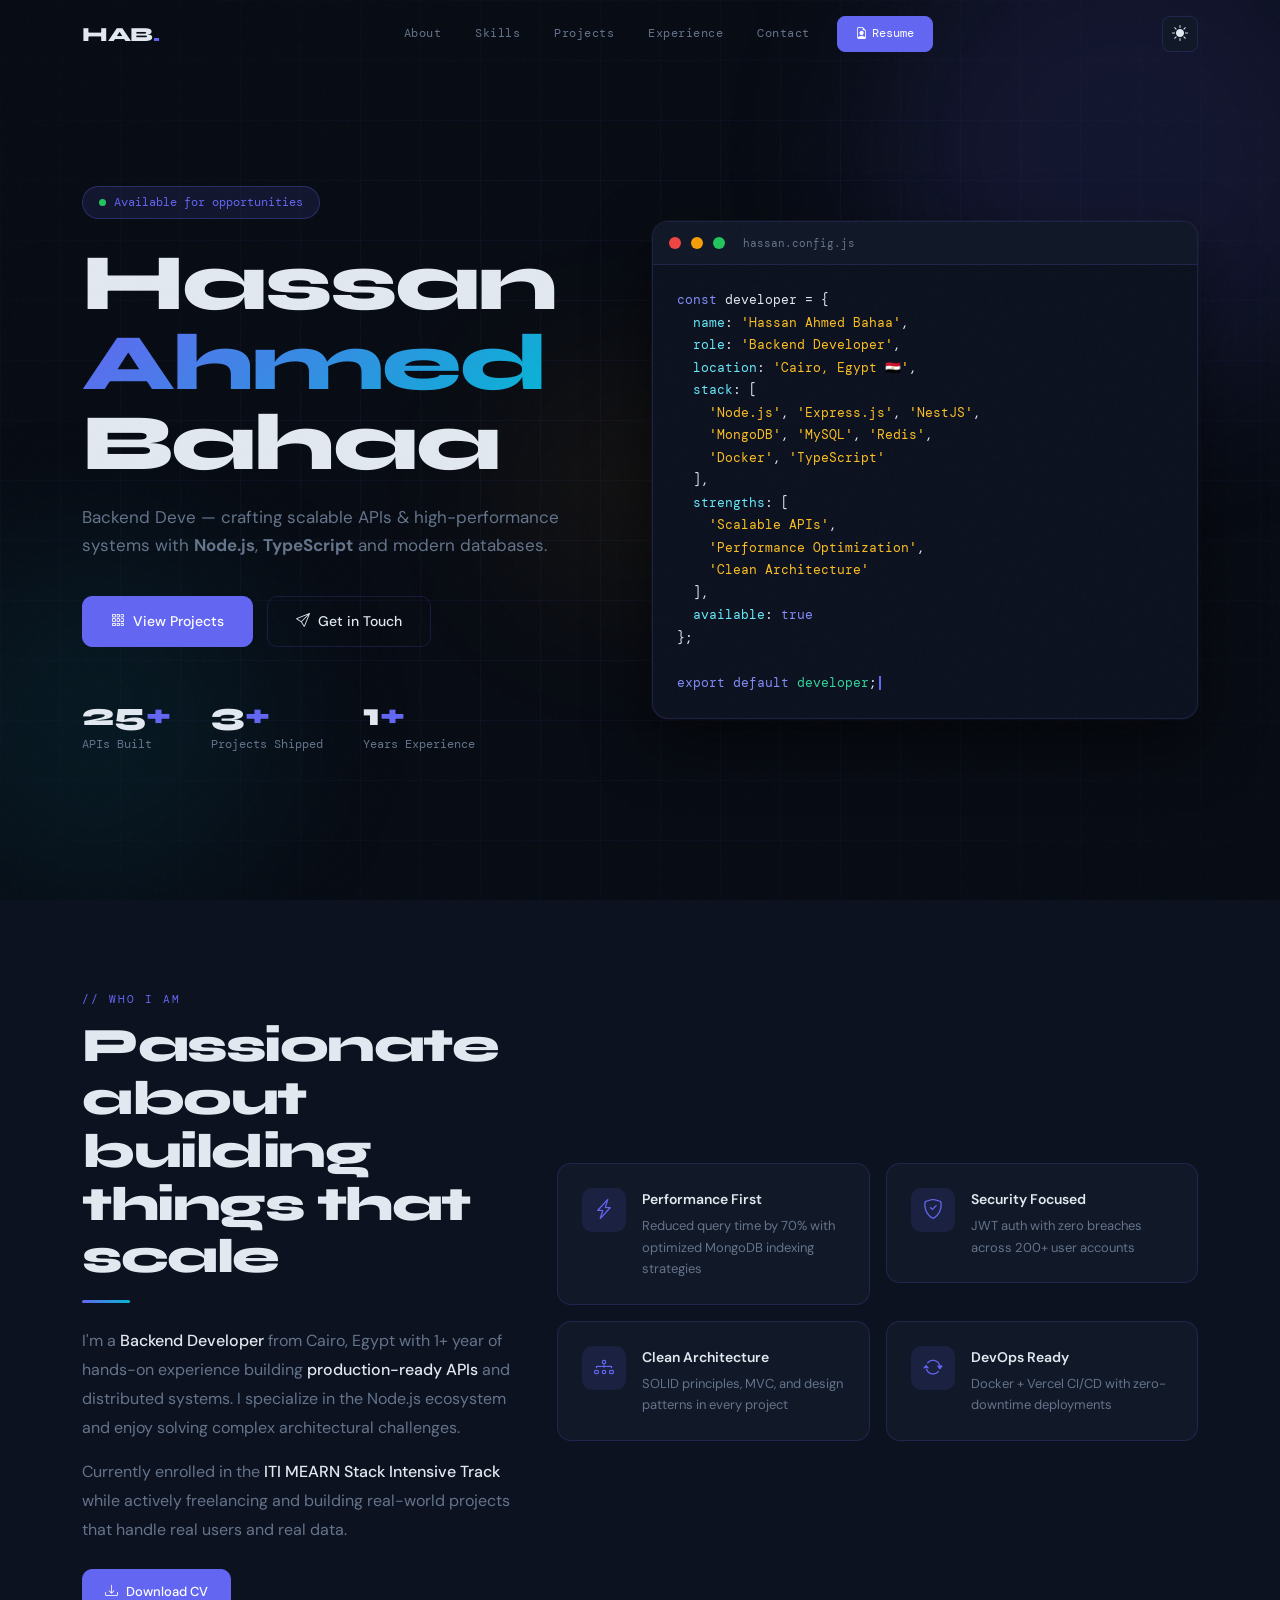
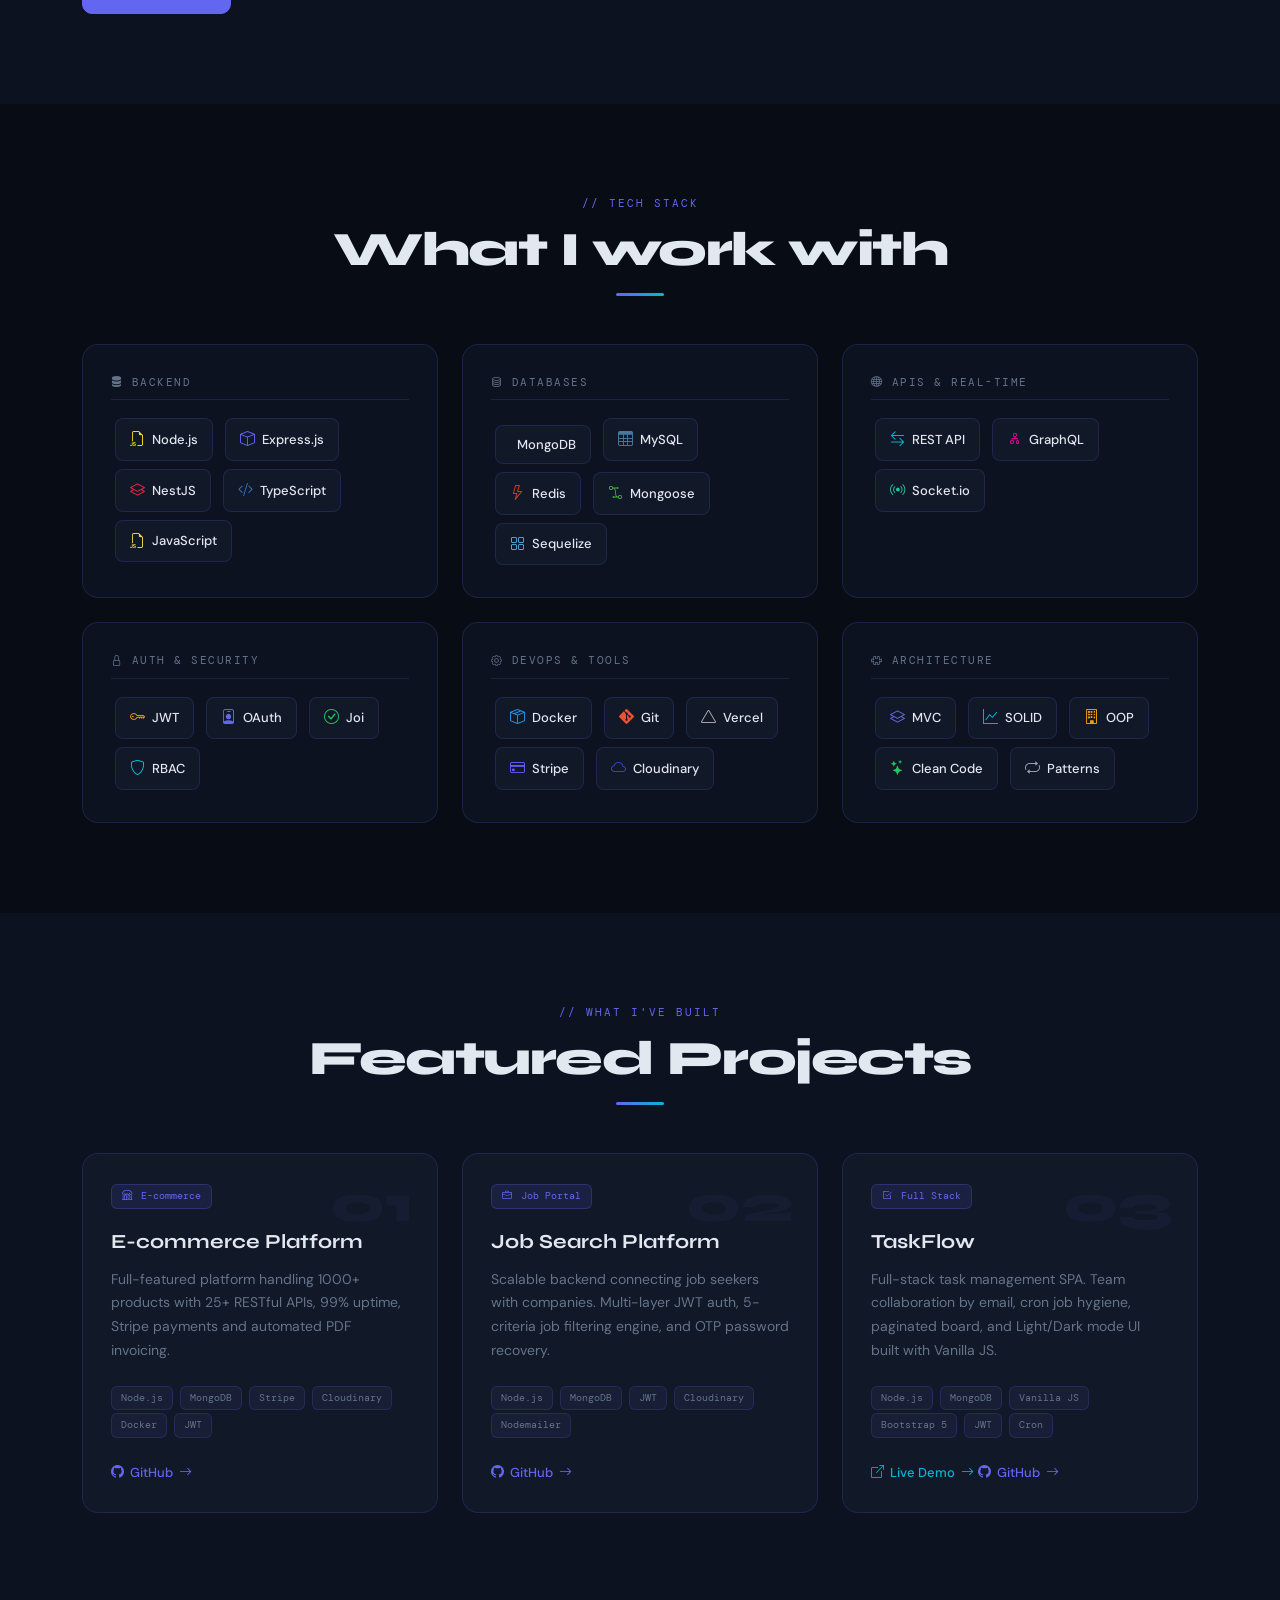
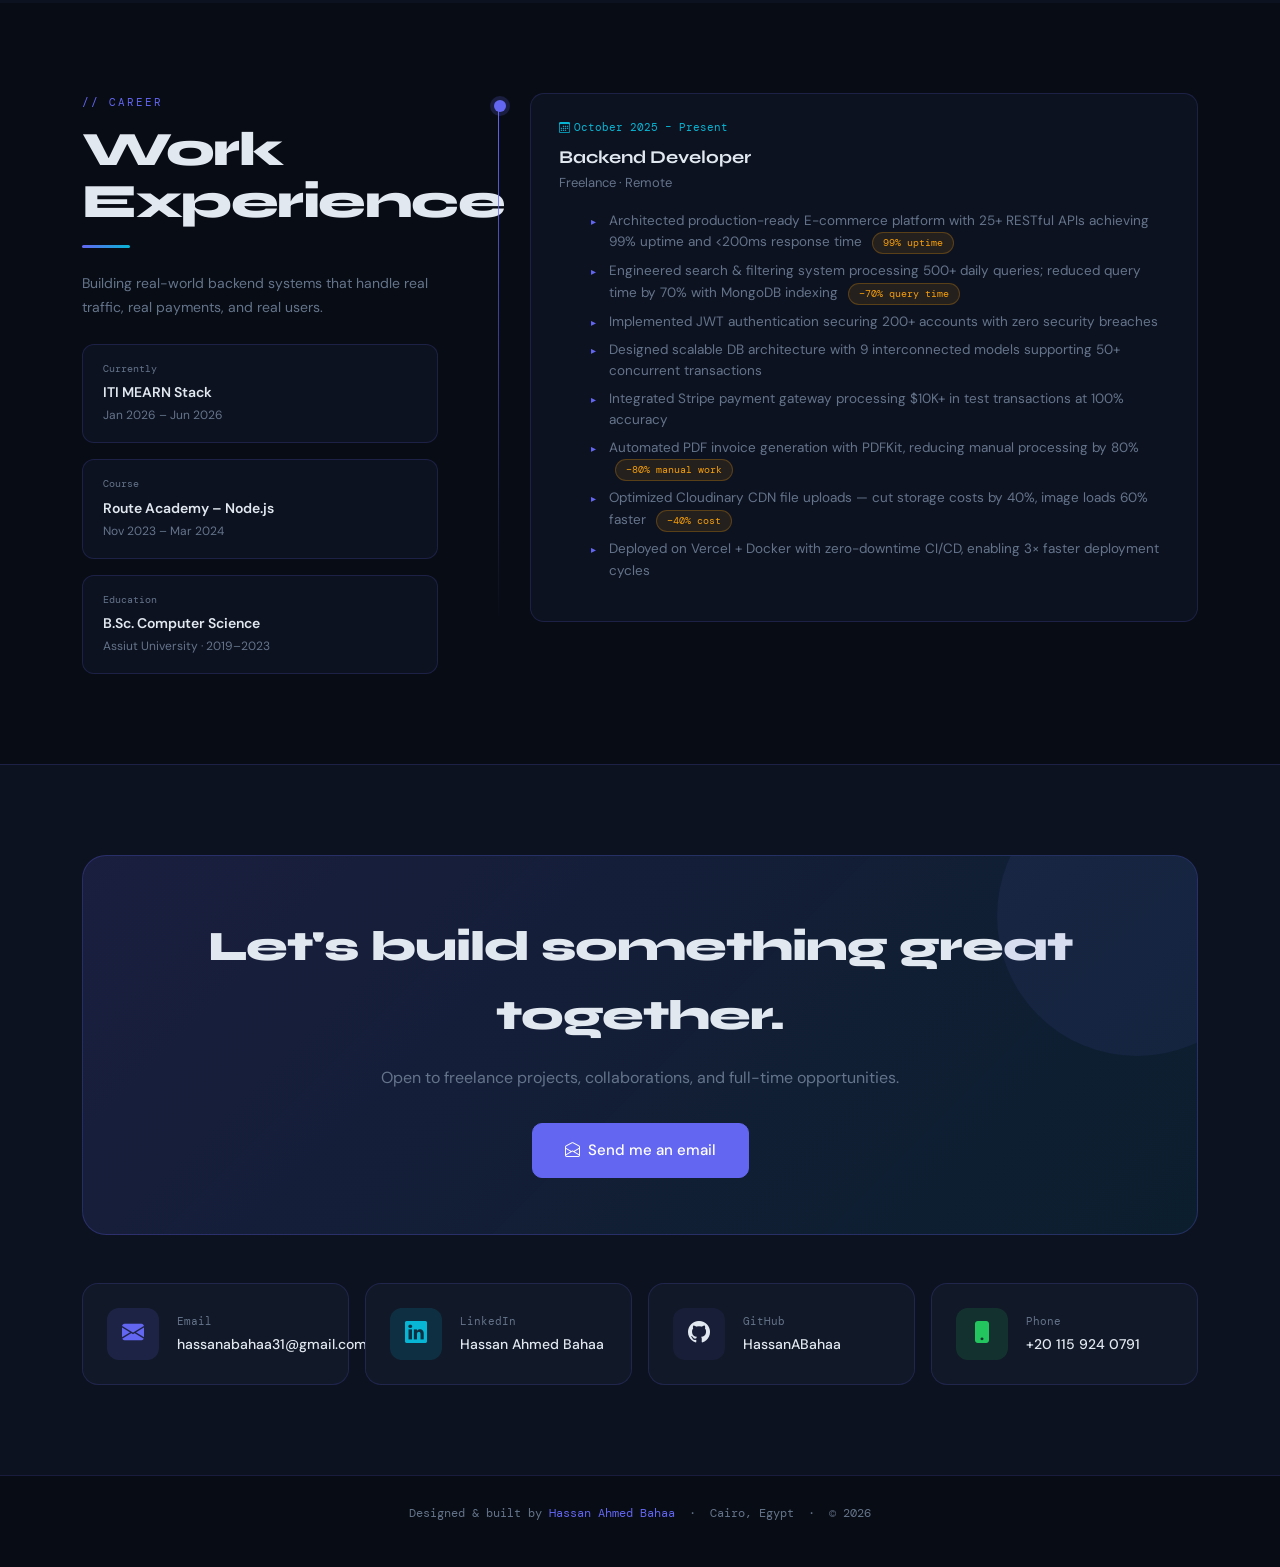
==== commit e6554bb7: "first commit" ====
--- a/index.html
+++ b/index.html
@@ -393,6 +393,9 @@
               <span class="tech-tag">JWT</span>
               <span class="tech-tag">Cron</span>
             </div>
+            <a href="https://tasskfloow.netlify.app" target="_blank" class="project-link" style="color:var(--accent2);">
+              <i class="bi bi-box-arrow-up-right"></i> Live Demo <i class="bi bi-arrow-right"></i>
+            </a>
             <a href="https://github.com/HassanABahaa/Task-Flow" target="_blank" class="project-link">
               <i class="bi bi-github"></i> GitHub <i class="bi bi-arrow-right"></i>
             </a>
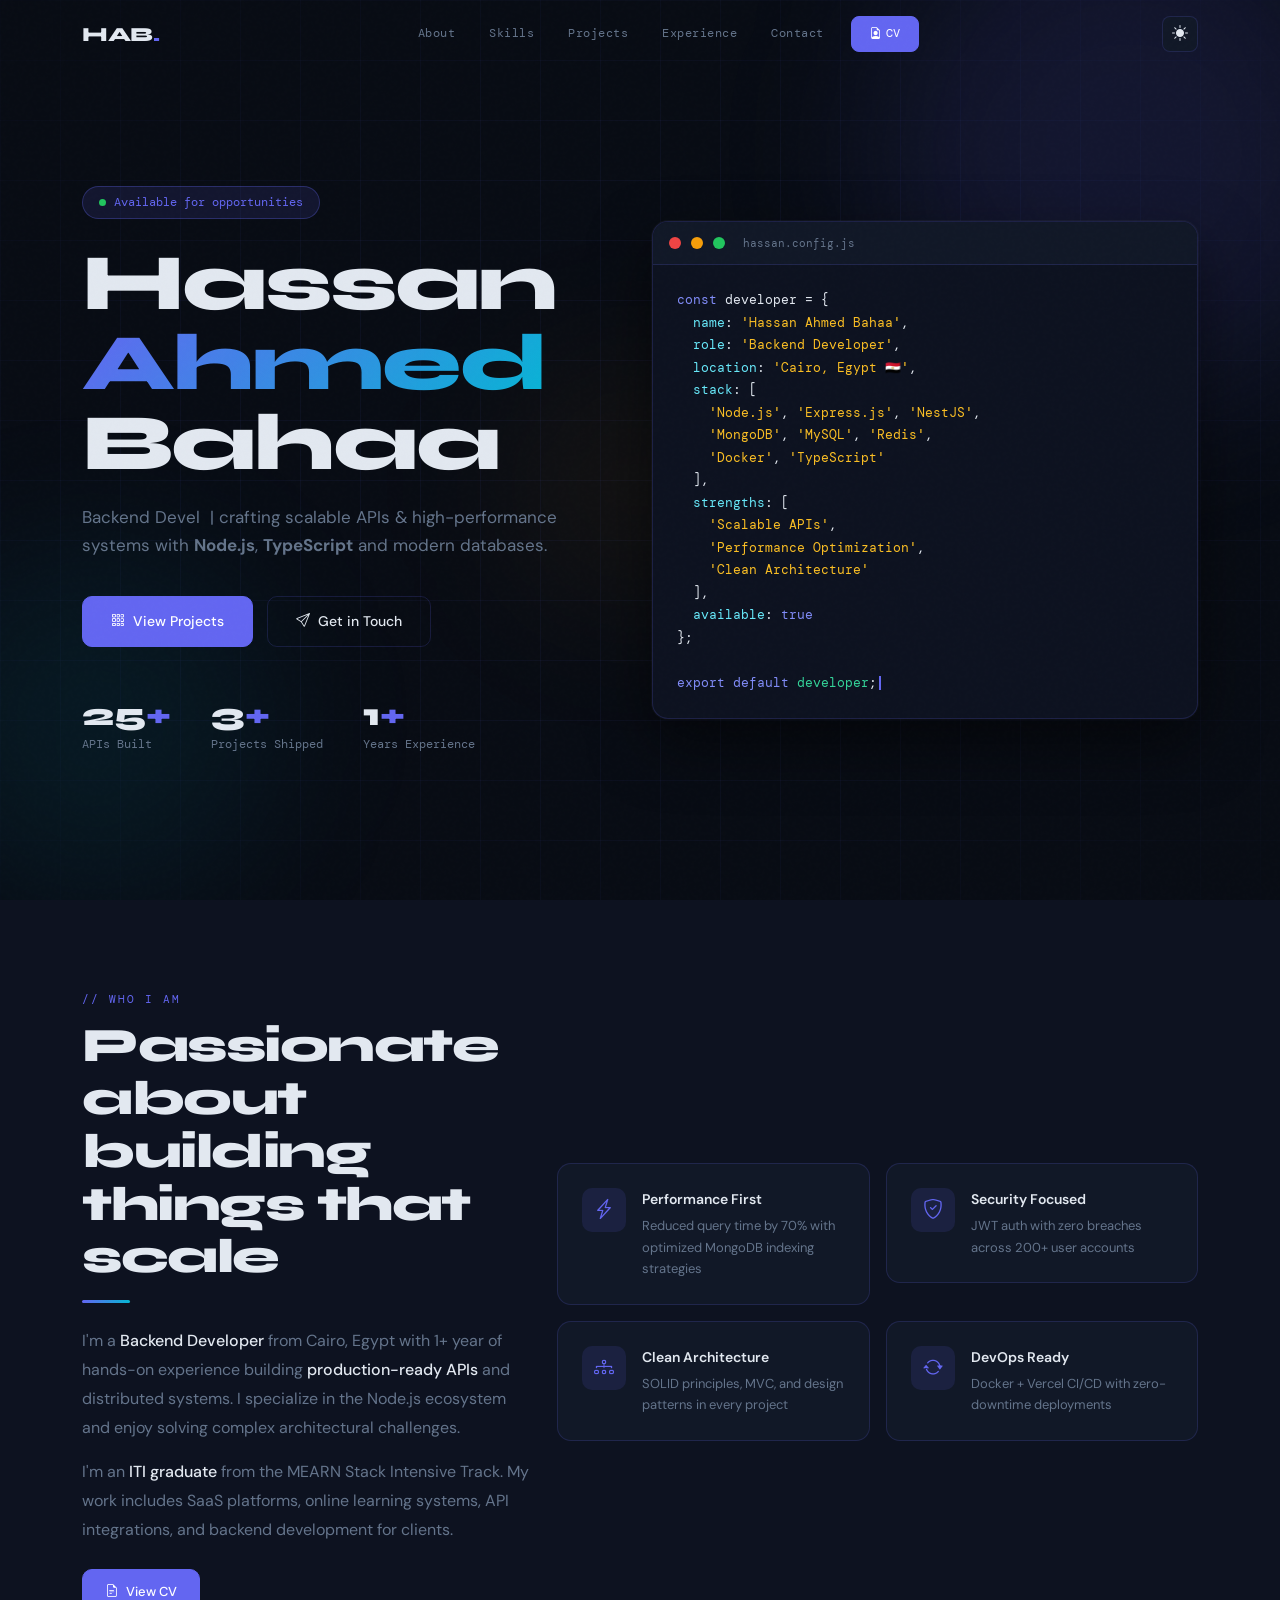
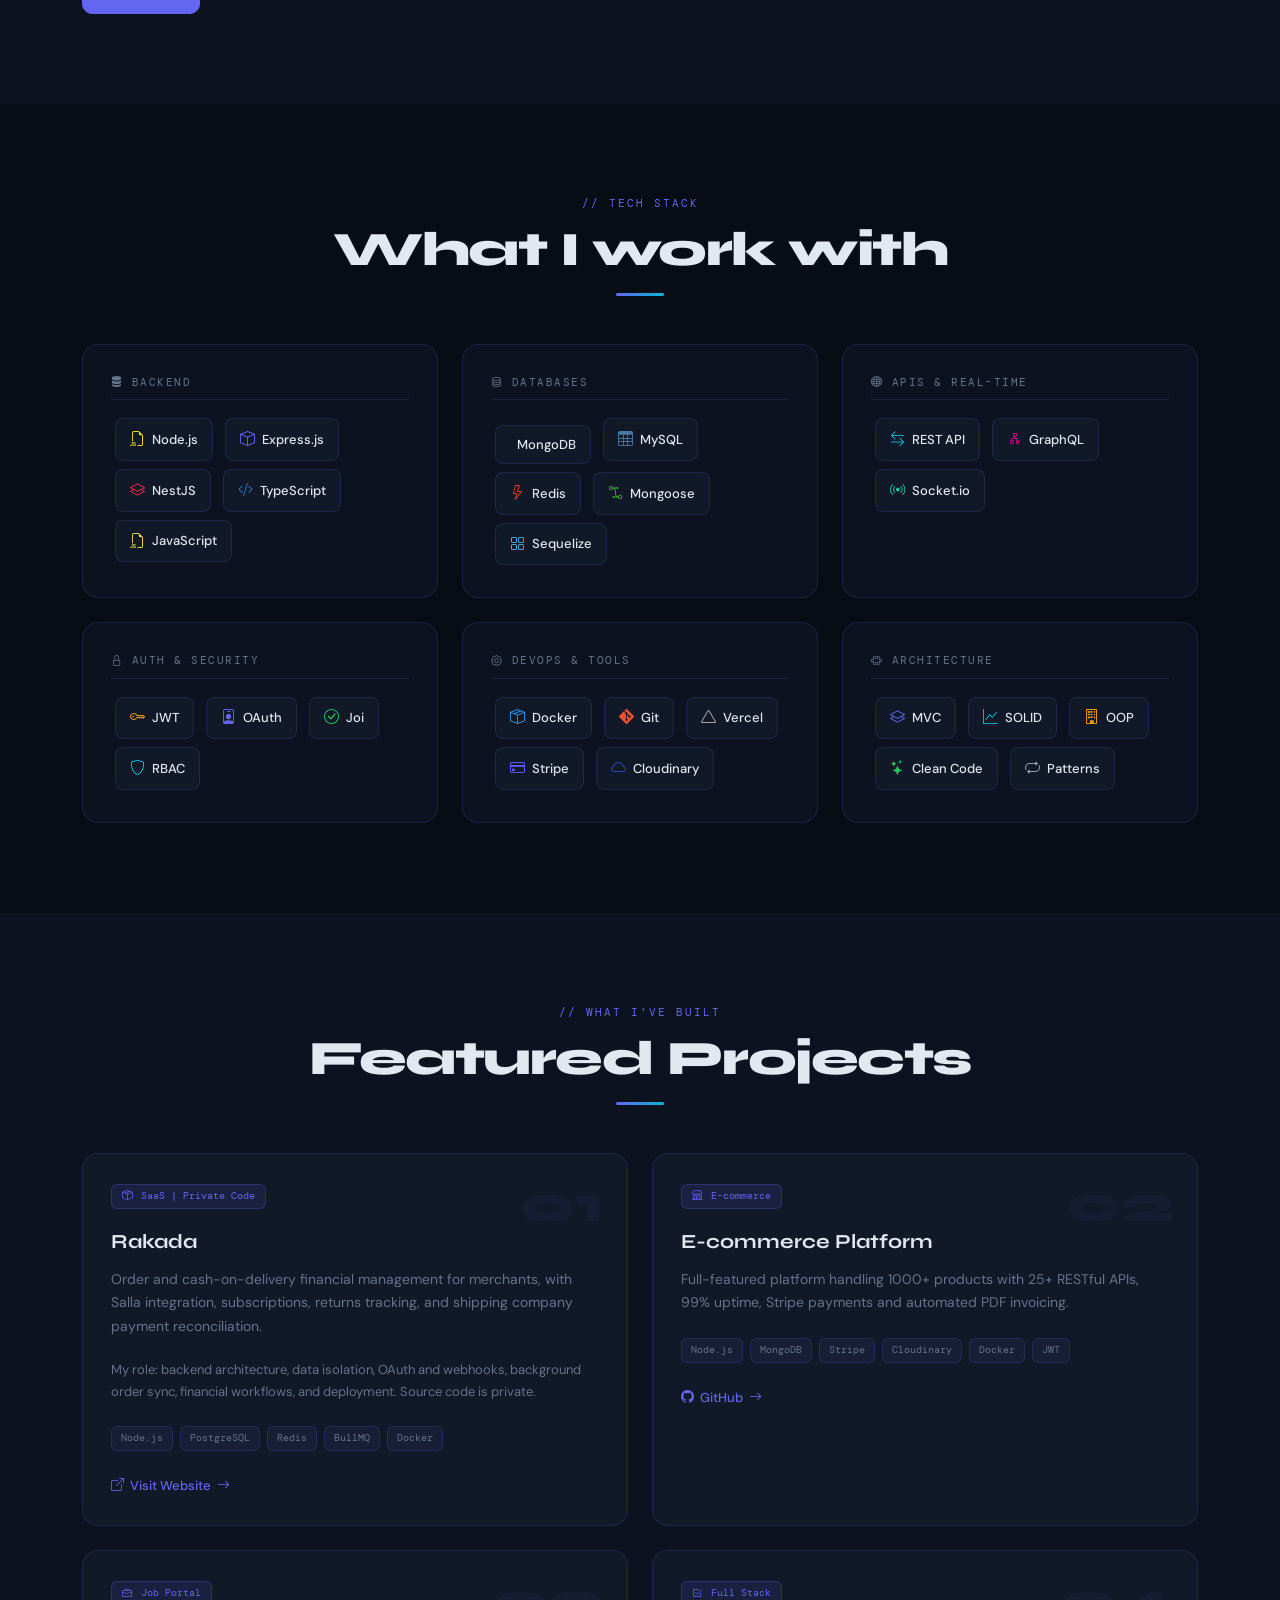
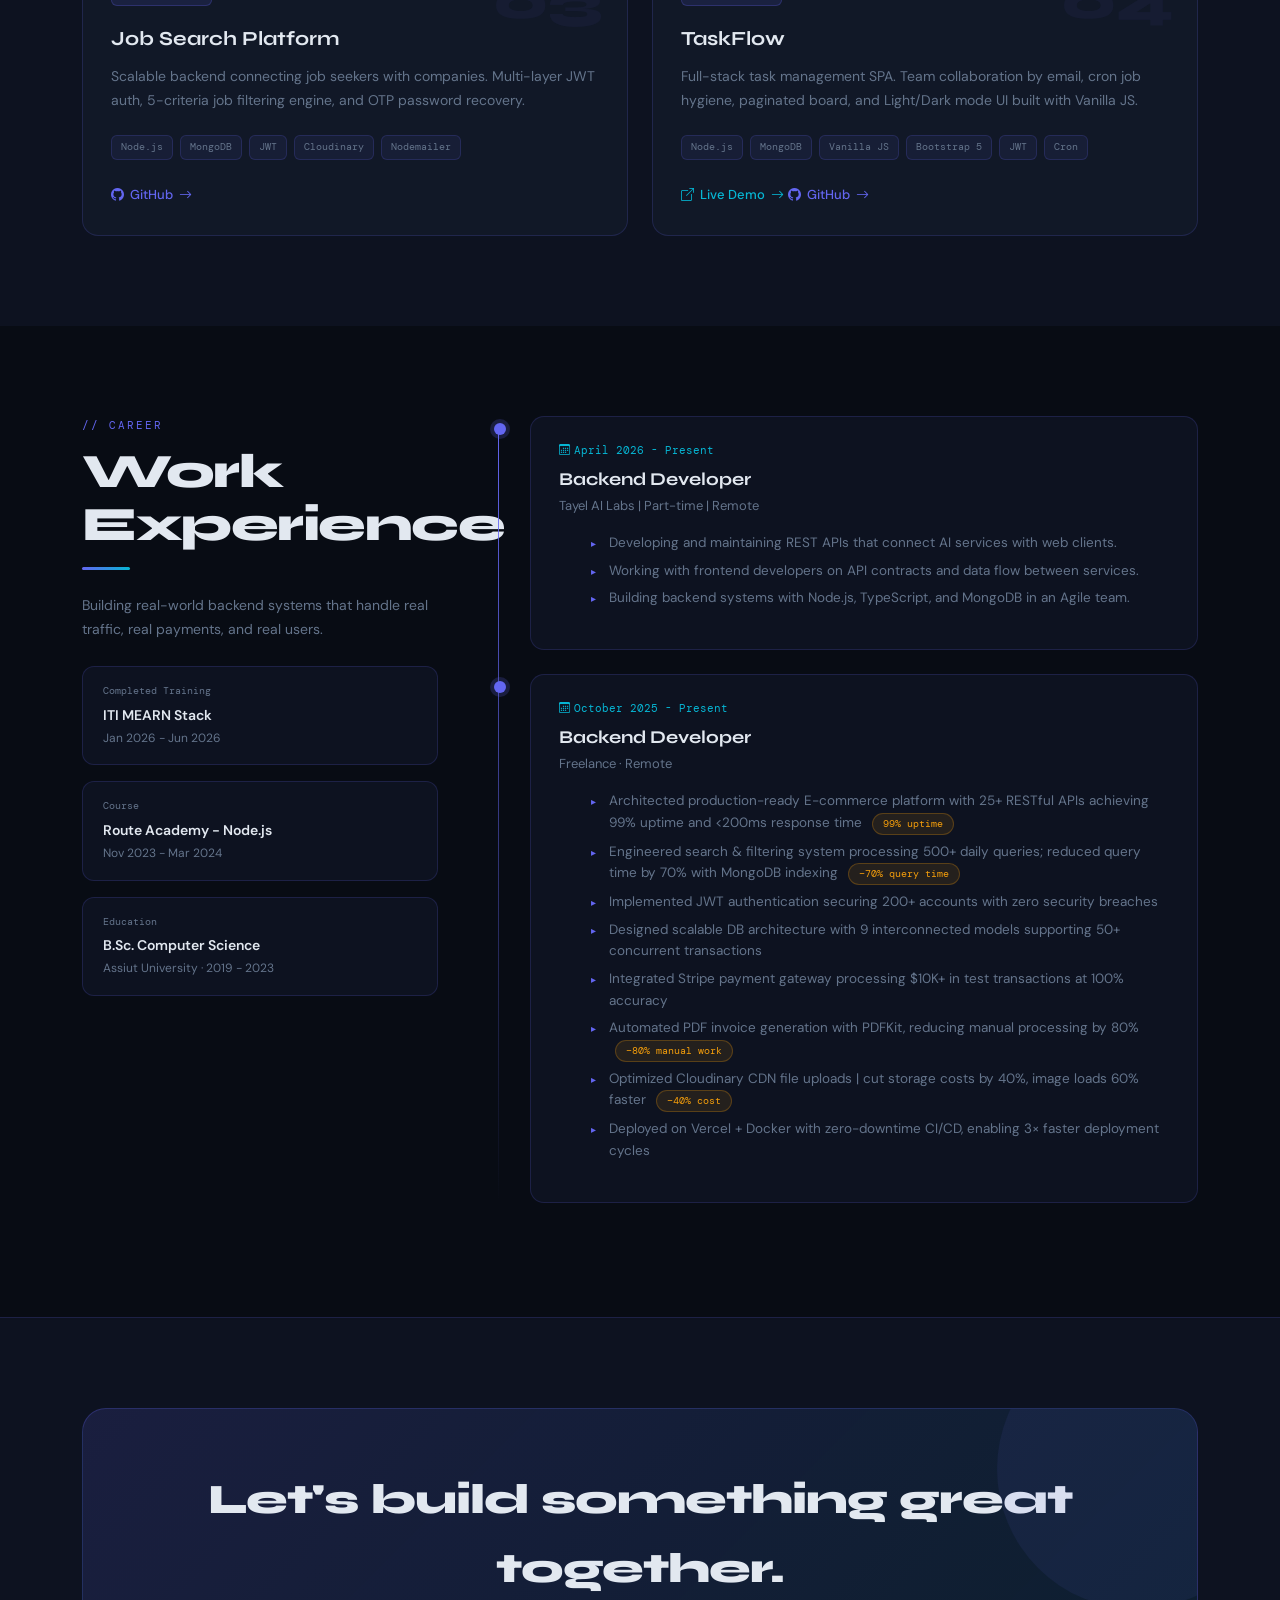
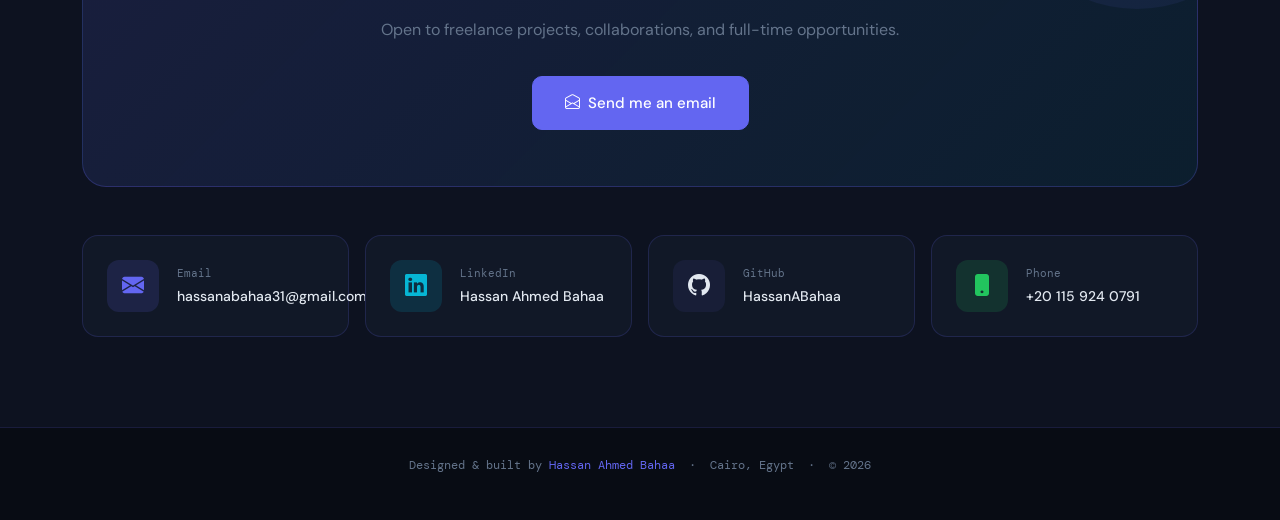
==== commit bd60e828: "Update CV links, ITI graduation, Tayel experience and Rakada project" ====
--- a/index.html
+++ b/index.html
@@ -1,556 +1,595 @@
-<!DOCTYPE html>
-<html lang="en" data-theme="dark">
-
-<head>
-  <meta charset="UTF-8" />
-  <meta name="viewport" content="width=device-width, initial-scale=1.0" />
-  <meta name="description"
-    content="Hassan Ahmed Bahaa — Backend Developer specializing in Node.js, Express.js, NestJS, and scalable APIs." />
-  <title>Hassan Ahmed Bahaa — Backend Developer</title>
-
-  <!-- Bootstrap 5 -->
-  <link href="https://cdn.jsdelivr.net/npm/bootstrap@5.3.3/dist/css/bootstrap.min.css" rel="stylesheet" />
-  <!-- Bootstrap Icons -->
-  <link href="https://cdn.jsdelivr.net/npm/bootstrap-icons@1.11.3/font/bootstrap-icons.css" rel="stylesheet" />
-  <!-- Portfolio Styles -->
-  <link rel="stylesheet" href="style.css" />
-</head>
-
-<body>
-
-  <!-- ══════════════════════════════
-     NAVBAR
-══════════════════════════════ -->
-  <nav id="navbar">
-    <div class="container d-flex align-items-center justify-content-between gap-2">
-
-      <a href="#home" class="nav-brand">HAB<span>.</span></a>
-
-      <!-- Desktop nav -->
-      <div class="d-flex align-items-center gap-1 desktop-nav">
-        <a href="#about" class="nav-link-custom">About</a>
-        <a href="#skills" class="nav-link-custom">Skills</a>
-        <a href="#projects" class="nav-link-custom">Projects</a>
-        <a href="#experience" class="nav-link-custom">Experience</a>
-        <a href="#contact" class="nav-link-custom">Contact</a>
-        <a href="https://drive.google.com/file/d/19fxQiNxdbfngYxqZQuM-5DBVkh4G-8Q2/view?usp=sharing" target="_blank"
-          class="nav-cta ms-2">
-          <i class="bi bi-file-earmark-person me-1"></i>Resume
-        </a>
-      </div>
-
-      <!-- Right controls -->
-      <div class="d-flex align-items-center gap-2">
-        <!-- Theme toggle -->
-        <button id="themeToggle" aria-label="Toggle theme">
-          <i class="bi bi-sun-fill" id="themeIcon"></i>
-        </button>
-        <!-- Hamburger -->
-        <button class="hamburger" id="hamburgerBtn" aria-label="Open menu">
-          <i class="bi bi-list" id="hamburgerIcon"></i>
-        </button>
-      </div>
-
-    </div>
-  </nav>
-
-  <!-- Mobile menu -->
-  <div class="mobile-menu" id="mobileMenu">
-    <a href="#about" class="nav-link-custom">About</a>
-    <a href="#skills" class="nav-link-custom">Skills</a>
-    <a href="#projects" class="nav-link-custom">Projects</a>
-    <a href="#experience" class="nav-link-custom">Experience</a>
-    <a href="#contact" class="nav-link-custom">Contact</a>
-    <a href="https://drive.google.com/file/d/19fxQiNxdbfngYxqZQuM-5DBVkh4G-8Q2/view?usp=sharing" target="_blank"
-      class="nav-cta mt-2 text-center">Resume</a>
-  </div>
-
-
-  <!-- ══════════════════════════════
-     HERO
-══════════════════════════════ -->
-  <section id="home">
-    <div class="orb orb-1"></div>
-    <div class="orb orb-2"></div>
-    <div class="orb orb-3"></div>
-
-    <div class="container">
-      <div class="row align-items-center gy-5">
-
-        <!-- Left copy -->
-        <div class="col-lg-6">
-          <div class="hero-badge">
-            <span class="dot"></span>
-            Available for opportunities
-          </div>
-
-          <h1 class="hero-h1">
-            Hassan<br>
-            <span class="gradient-text">Ahmed</span><br>
-            Bahaa
-          </h1>
-
-          <p class="hero-sub">
-            <span id="typedRole">Backend Developer</span>&nbsp;—
-            crafting scalable APIs &amp; high-performance systems with
-            <strong>Node.js</strong>, <strong>TypeScript</strong> and modern databases.
-          </p>
-
-          <div class="hero-actions">
-            <a href="#projects" class="btn-primary-custom">
-              <i class="bi bi-grid-3x3-gap"></i> View Projects
-            </a>
-            <a href="#contact" class="btn-ghost-custom">
-              <i class="bi bi-send"></i> Get in Touch
-            </a>
-          </div>
-
-          <div class="hero-stats">
-            <div class="stat-item">
-              <div class="stat-num">25<span>+</span></div>
-              <div class="stat-label">APIs Built</div>
-            </div>
-            <div class="stat-item">
-              <div class="stat-num">3<span>+</span></div>
-              <div class="stat-label">Projects Shipped</div>
-            </div>
-            <div class="stat-item">
-              <div class="stat-num">1<span>+</span></div>
-              <div class="stat-label">Years Experience</div>
-            </div>
-          </div>
-        </div>
-
-        <!-- Right – code card -->
-        <div class="col-lg-6 hero-visual">
-          <div class="code-card">
-            <div class="code-card-header">
-              <span class="dot-red"></span>
-              <span class="dot-yellow"></span>
-              <span class="dot-green"></span>
-              <span class="code-filename">hassan.config.js</span>
-            </div>
-            <div class="code-body">
-              <span class="c-keyword">const</span> <span class="c-var">developer</span> = {<br>
-              &nbsp;&nbsp;<span class="c-prop">name</span>: <span class="c-str">'Hassan Ahmed Bahaa'</span>,<br>
-              &nbsp;&nbsp;<span class="c-prop">role</span>: <span class="c-str">'Backend Developer'</span>,<br>
-              &nbsp;&nbsp;<span class="c-prop">location</span>: <span class="c-str">'Cairo, Egypt 🇪🇬'</span>,<br>
-              &nbsp;&nbsp;<span class="c-prop">stack</span>: [<br>
-              &nbsp;&nbsp;&nbsp;&nbsp;<span class="c-str">'Node.js'</span>, <span class="c-str">'Express.js'</span>,
-              <span class="c-str">'NestJS'</span>,<br>
-              &nbsp;&nbsp;&nbsp;&nbsp;<span class="c-str">'MongoDB'</span>, <span class="c-str">'MySQL'</span>, <span
-                class="c-str">'Redis'</span>,<br>
-              &nbsp;&nbsp;&nbsp;&nbsp;<span class="c-str">'Docker'</span>, <span class="c-str">'TypeScript'</span><br>
-              &nbsp;&nbsp;],<br>
-              &nbsp;&nbsp;<span class="c-prop">strengths</span>: [<br>
-              &nbsp;&nbsp;&nbsp;&nbsp;<span class="c-str">'Scalable APIs'</span>,<br>
-              &nbsp;&nbsp;&nbsp;&nbsp;<span class="c-str">'Performance Optimization'</span>,<br>
-              &nbsp;&nbsp;&nbsp;&nbsp;<span class="c-str">'Clean Architecture'</span><br>
-              &nbsp;&nbsp;],<br>
-              &nbsp;&nbsp;<span class="c-prop">available</span>: <span class="c-keyword">true</span><br>
-              };<br><br>
-              <span class="c-keyword">export default</span> <span class="c-fn">developer</span>;<span
-                class="typing-cursor"></span>
-            </div>
-          </div>
-        </div>
-
-      </div>
-    </div>
-  </section>
-
-
-  <!-- ══════════════════════════════
-     ABOUT
-══════════════════════════════ -->
-  <section id="about">
-    <div class="container">
-      <div class="row gy-5 align-items-center">
-
-        <div class="col-lg-5 reveal">
-          <div class="section-eyebrow">// who i am</div>
-          <h2 class="section-title">Passionate about building things that scale</h2>
-          <div class="section-divider mb-4"></div>
-          <p class="about-text">
-            I'm a <span class="highlight-word">Backend Developer</span> from Cairo, Egypt with 1+ year of hands-on
-            experience building
-            <span class="highlight-word">production-ready APIs</span> and distributed systems.
-            I specialize in the Node.js ecosystem and enjoy solving complex architectural challenges.
-          </p>
-          <p class="about-text mt-3">
-            Currently enrolled in the <span class="highlight-word">ITI MEARN Stack Intensive Track</span> while
-            actively freelancing and building real-world projects that handle real users and real data.
-          </p>
-          <div class="mt-4">
-            <a href="https://drive.google.com/file/d/19fxQiNxdbfngYxqZQuM-5DBVkh4G-8Q2/view?usp=sharing" target="_blank"
-              class="btn-primary-custom" style="font-size:13px;padding:11px 22px;">
-              <i class="bi bi-download"></i> Download CV
-            </a>
-          </div>
-        </div>
-
-        <div class="col-lg-7 reveal">
-          <div class="row g-3">
-            <div class="col-sm-6">
-              <div class="about-card">
-                <div class="about-card-icon"><i class="bi bi-lightning-charge"></i></div>
-                <div>
-                  <div class="about-card-title">Performance First</div>
-                  <div class="about-card-text">Reduced query time by 70% with optimized MongoDB indexing strategies
-                  </div>
-                </div>
-              </div>
-            </div>
-            <div class="col-sm-6">
-              <div class="about-card">
-                <div class="about-card-icon"><i class="bi bi-shield-check"></i></div>
-                <div>
-                  <div class="about-card-title">Security Focused</div>
-                  <div class="about-card-text">JWT auth with zero breaches across 200+ user accounts</div>
-                </div>
-              </div>
-            </div>
-            <div class="col-sm-6">
-              <div class="about-card">
-                <div class="about-card-icon"><i class="bi bi-diagram-3"></i></div>
-                <div>
-                  <div class="about-card-title">Clean Architecture</div>
-                  <div class="about-card-text">SOLID principles, MVC, and design patterns in every project</div>
-                </div>
-              </div>
-            </div>
-            <div class="col-sm-6">
-              <div class="about-card">
-                <div class="about-card-icon"><i class="bi bi-arrow-repeat"></i></div>
-                <div>
-                  <div class="about-card-title">DevOps Ready</div>
-                  <div class="about-card-text">Docker + Vercel CI/CD with zero-downtime deployments</div>
-                </div>
-              </div>
-            </div>
-          </div>
-        </div>
-
-      </div>
-    </div>
-  </section>
-
-
-  <!-- ══════════════════════════════
-     SKILLS
-══════════════════════════════ -->
-  <section id="skills">
-    <div class="container">
-      <div class="text-center mb-5 reveal">
-        <div class="section-eyebrow">// tech stack</div>
-        <h2 class="section-title">What I work with</h2>
-        <div class="section-divider mx-auto mt-3"></div>
-      </div>
-
-      <div class="row g-4">
-        <div class="col-md-4 reveal">
-          <div class="skill-box">
-            <div class="skill-group-title"><i class="bi bi-server me-2"></i>Backend</div>
-            <span class="skill-pill"><i class="bi bi-filetype-js" style="color:#f7df1e"></i>Node.js</span>
-            <span class="skill-pill"><i class="bi bi-box" style="color:#6366f1"></i>Express.js</span>
-            <span class="skill-pill"><i class="bi bi-layers" style="color:#ea2845"></i>NestJS</span>
-            <span class="skill-pill"><i class="bi bi-code-slash" style="color:#3178c6"></i>TypeScript</span>
-            <span class="skill-pill"><i class="bi bi-filetype-js" style="color:#f0db4f"></i>JavaScript</span>
-          </div>
-        </div>
-
-        <div class="col-md-4 reveal">
-          <div class="skill-box">
-            <div class="skill-group-title"><i class="bi bi-database me-2"></i>Databases</div>
-            <span class="skill-pill"><i class="bi bi-leaf" style="color:#47a248"></i>MongoDB</span>
-            <span class="skill-pill"><i class="bi bi-table" style="color:#4479a1"></i>MySQL</span>
-            <span class="skill-pill"><i class="bi bi-lightning" style="color:#dc382d"></i>Redis</span>
-            <span class="skill-pill"><i class="bi bi-bezier2" style="color:#47a248"></i>Mongoose</span>
-            <span class="skill-pill"><i class="bi bi-grid" style="color:#52b0e7"></i>Sequelize</span>
-          </div>
-        </div>
-
-        <div class="col-md-4 reveal">
-          <div class="skill-box">
-            <div class="skill-group-title"><i class="bi bi-globe me-2"></i>APIs & Real-time</div>
-            <span class="skill-pill"><i class="bi bi-arrow-left-right" style="color:#06b6d4"></i>REST API</span>
-            <span class="skill-pill"><i class="bi bi-diagram-2" style="color:#e10098"></i>GraphQL</span>
-            <span class="skill-pill"><i class="bi bi-broadcast" style="color:#25c2a0"></i>Socket.io</span>
-          </div>
-        </div>
-
-        <div class="col-md-4 reveal">
-          <div class="skill-box">
-            <div class="skill-group-title"><i class="bi bi-lock me-2"></i>Auth & Security</div>
-            <span class="skill-pill"><i class="bi bi-key" style="color:#f59e0b"></i>JWT</span>
-            <span class="skill-pill"><i class="bi bi-person-badge" style="color:#6366f1"></i>OAuth</span>
-            <span class="skill-pill"><i class="bi bi-check-circle" style="color:#22c55e"></i>Joi</span>
-            <span class="skill-pill"><i class="bi bi-shield" style="color:#06b6d4"></i>RBAC</span>
-          </div>
-        </div>
-
-        <div class="col-md-4 reveal">
-          <div class="skill-box">
-            <div class="skill-group-title"><i class="bi bi-gear me-2"></i>DevOps & Tools</div>
-            <span class="skill-pill"><i class="bi bi-box-seam" style="color:#2496ed"></i>Docker</span>
-            <span class="skill-pill"><i class="bi bi-git" style="color:#f05032"></i>Git</span>
-            <span class="skill-pill"><i class="bi bi-triangle" style="color:#aaa"></i>Vercel</span>
-            <span class="skill-pill"><i class="bi bi-credit-card" style="color:#635bff"></i>Stripe</span>
-            <span class="skill-pill"><i class="bi bi-cloud" style="color:#3448c5"></i>Cloudinary</span>
-          </div>
-        </div>
-
-        <div class="col-md-4 reveal">
-          <div class="skill-box">
-            <div class="skill-group-title"><i class="bi bi-puzzle me-2"></i>Architecture</div>
-            <span class="skill-pill"><i class="bi bi-layers" style="color:#6366f1"></i>MVC</span>
-            <span class="skill-pill"><i class="bi bi-graph-up" style="color:#06b6d4"></i>SOLID</span>
-            <span class="skill-pill"><i class="bi bi-building" style="color:#f59e0b"></i>OOP</span>
-            <span class="skill-pill"><i class="bi bi-stars" style="color:#22c55e"></i>Clean Code</span>
-            <span class="skill-pill"><i class="bi bi-repeat" style="color:#94a3b8"></i>Patterns</span>
-          </div>
-        </div>
-      </div>
-    </div>
-  </section>
-
-
-  <!-- ══════════════════════════════
-     PROJECTS
-══════════════════════════════ -->
-  <section id="projects">
-    <div class="container">
-      <div class="text-center mb-5 reveal">
-        <div class="section-eyebrow">// what i've built</div>
-        <h2 class="section-title">Featured Projects</h2>
-        <div class="section-divider mx-auto mt-3"></div>
-      </div>
-
-      <div class="row g-4">
-
-        <!-- E-commerce -->
-        <div class="col-lg-4 col-md-6 reveal">
-          <div class="project-card">
-            <div class="project-number">01</div>
-            <div class="project-badge"><i class="bi bi-shop me-1"></i>E-commerce</div>
-            <div class="project-title">E-commerce Platform</div>
-            <p class="project-desc">
-              Full-featured platform handling 1000+ products with 25+ RESTful APIs, 99% uptime,
-              Stripe payments and automated PDF invoicing.
-            </p>
-            <div class="mb-1">
-              <span class="tech-tag">Node.js</span>
-              <span class="tech-tag">MongoDB</span>
-              <span class="tech-tag">Stripe</span>
-              <span class="tech-tag">Cloudinary</span>
-              <span class="tech-tag">Docker</span>
-              <span class="tech-tag">JWT</span>
-            </div>
-            <a href="https://github.com/HassanABahaa/E-commerce" target="_blank" class="project-link">
-              <i class="bi bi-github"></i> GitHub <i class="bi bi-arrow-right"></i>
-            </a>
-          </div>
-        </div>
-
-        <!-- Job Portal -->
-        <div class="col-lg-4 col-md-6 reveal">
-          <div class="project-card">
-            <div class="project-number">02</div>
-            <div class="project-badge"><i class="bi bi-briefcase me-1"></i>Job Portal</div>
-            <div class="project-title">Job Search Platform</div>
-            <p class="project-desc">
-              Scalable backend connecting job seekers with companies. Multi-layer JWT auth,
-              5-criteria job filtering engine, and OTP password recovery.
-            </p>
-            <div class="mb-1">
-              <span class="tech-tag">Node.js</span>
-              <span class="tech-tag">MongoDB</span>
-              <span class="tech-tag">JWT</span>
-              <span class="tech-tag">Cloudinary</span>
-              <span class="tech-tag">Nodemailer</span>
-            </div>
-            <a href="https://github.com/HassanABahaa" target="_blank" class="project-link">
-              <i class="bi bi-github"></i> GitHub <i class="bi bi-arrow-right"></i>
-            </a>
-          </div>
-        </div>
-
-        <!-- TaskFlow -->
-        <div class="col-lg-4 col-md-6 reveal">
-          <div class="project-card">
-            <div class="project-number">03</div>
-            <div class="project-badge"><i class="bi bi-check2-square me-1"></i>Full Stack</div>
-            <div class="project-title">TaskFlow</div>
-            <p class="project-desc">
-              Full-stack task management SPA. Team collaboration by email, cron job hygiene,
-              paginated board, and Light/Dark mode UI built with Vanilla JS.
-            </p>
-            <div class="mb-1">
-              <span class="tech-tag">Node.js</span>
-              <span class="tech-tag">MongoDB</span>
-              <span class="tech-tag">Vanilla JS</span>
-              <span class="tech-tag">Bootstrap 5</span>
-              <span class="tech-tag">JWT</span>
-              <span class="tech-tag">Cron</span>
-            </div>
-            <a href="https://tasskfloow.netlify.app" target="_blank" class="project-link" style="color:var(--accent2);">
-              <i class="bi bi-box-arrow-up-right"></i> Live Demo <i class="bi bi-arrow-right"></i>
-            </a>
-            <a href="https://github.com/HassanABahaa/Task-Flow" target="_blank" class="project-link">
-              <i class="bi bi-github"></i> GitHub <i class="bi bi-arrow-right"></i>
-            </a>
-          </div>
-        </div>
-
-      </div>
-    </div>
-  </section>
-
-
-  <!-- ══════════════════════════════
-     EXPERIENCE
-══════════════════════════════ -->
-  <section id="experience">
-    <div class="container">
-      <div class="row gy-5">
-
-        <!-- Sidebar -->
-        <div class="col-lg-4 reveal">
-          <div class="section-eyebrow">// career</div>
-          <h2 class="section-title">Work Experience</h2>
-          <div class="section-divider mb-4"></div>
-          <p style="color:var(--muted);font-size:14px;line-height:1.7;">
-            Building real-world backend systems that handle real traffic, real payments, and real users.
-          </p>
-
-          <div class="mt-4 d-flex flex-column gap-3">
-            <div class="info-card">
-              <div class="info-card-label">Currently</div>
-              <div class="info-card-title">ITI MEARN Stack</div>
-              <div class="info-card-date">Jan 2026 – Jun 2026</div>
-            </div>
-            <div class="info-card">
-              <div class="info-card-label">Course</div>
-              <div class="info-card-title">Route Academy – Node.js</div>
-              <div class="info-card-date">Nov 2023 – Mar 2024</div>
-            </div>
-            <div class="info-card">
-              <div class="info-card-label">Education</div>
-              <div class="info-card-title">B.Sc. Computer Science</div>
-              <div class="info-card-date">Assiut University · 2019–2023</div>
-            </div>
-          </div>
-        </div>
-
-        <!-- Timeline -->
-        <div class="col-lg-8 reveal ps-lg-5">
-          <div class="timeline">
-            <div class="timeline-item">
-              <div class="timeline-dot"></div>
-              <div class="timeline-date"><i class="bi bi-calendar3 me-1"></i>October 2025 – Present</div>
-              <div class="timeline-role">Backend Developer</div>
-              <div class="timeline-company">Freelance · Remote</div>
-              <ul class="timeline-bullets">
-                <li>Architected production-ready E-commerce platform with 25+ RESTful APIs achieving 99% uptime and
-                  &lt;200ms response time <span class="achievement-badge">99% uptime</span></li>
-                <li>Engineered search &amp; filtering system processing 500+ daily queries; reduced query time by 70%
-                  with MongoDB indexing <span class="achievement-badge">−70% query time</span></li>
-                <li>Implemented JWT authentication securing 200+ accounts with zero security breaches</li>
-                <li>Designed scalable DB architecture with 9 interconnected models supporting 50+ concurrent
-                  transactions</li>
-                <li>Integrated Stripe payment gateway processing $10K+ in test transactions at 100% accuracy</li>
-                <li>Automated PDF invoice generation with PDFKit, reducing manual processing by 80% <span
-                    class="achievement-badge">−80% manual work</span></li>
-                <li>Optimized Cloudinary CDN file uploads — cut storage costs by 40%, image loads 60% faster <span
-                    class="achievement-badge">−40% cost</span></li>
-                <li>Deployed on Vercel + Docker with zero-downtime CI/CD, enabling 3× faster deployment cycles</li>
-              </ul>
-            </div>
-          </div>
-        </div>
-
-      </div>
-    </div>
-  </section>
-
-
-  <!-- ══════════════════════════════
-     CONTACT
-══════════════════════════════ -->
-  <section id="contact">
-    <div class="container">
-
-      <div class="cta-block reveal mb-5">
-        <div class="cta-title">Let's build something great<br>together.</div>
-        <p class="cta-sub">Open to freelance projects, collaborations, and full-time opportunities.</p>
-        <a href="mailto:hassanabahaa31@gmail.com" class="btn-primary-custom" style="font-size:15px;padding:14px 32px;">
-          <i class="bi bi-envelope-open"></i> Send me an email
-        </a>
-      </div>
-
-      <div class="row g-3">
-        <div class="col-sm-6 col-lg-3 reveal">
-          <a href="mailto:hassanabahaa31@gmail.com" class="contact-card">
-            <div class="contact-icon ci-email"><i class="bi bi-envelope-fill"></i></div>
-            <div>
-              <div class="contact-label">Email</div>
-              <div class="contact-val">hassanabahaa31@gmail.com</div>
-            </div>
-          </a>
-        </div>
-        <div class="col-sm-6 col-lg-3 reveal">
-          <a href="https://www.linkedin.com/in/hassan-bahaa-1604981b8/" target="_blank" class="contact-card">
-            <div class="contact-icon ci-linkedin"><i class="bi bi-linkedin"></i></div>
-            <div>
-              <div class="contact-label">LinkedIn</div>
-              <div class="contact-val">Hassan Ahmed Bahaa</div>
-            </div>
-          </a>
-        </div>
-        <div class="col-sm-6 col-lg-3 reveal">
-          <a href="https://github.com/HassanABahaa" target="_blank" class="contact-card">
-            <div class="contact-icon ci-github"><i class="bi bi-github"></i></div>
-            <div>
-              <div class="contact-label">GitHub</div>
-              <div class="contact-val">HassanABahaa</div>
-            </div>
-          </a>
-        </div>
-        <div class="col-sm-6 col-lg-3 reveal">
-          <a href="tel:+201159240791" class="contact-card">
-            <div class="contact-icon ci-phone"><i class="bi bi-phone-fill"></i></div>
-            <div>
-              <div class="contact-label">Phone</div>
-              <div class="contact-val">+20 115 924 0791</div>
-            </div>
-          </a>
-        </div>
-      </div>
-
-    </div>
-  </section>
-
-
-  <!-- ══════════════════════════════
-     FOOTER
-══════════════════════════════ -->
-  <footer>
-    <div class="container">
-      <p>
-        Designed &amp; built by <a href="#home">Hassan Ahmed Bahaa</a>
-        &nbsp;·&nbsp; Cairo, Egypt &nbsp;·&nbsp; &copy; 2026
-      </p>
-    </div>
-  </footer>
-
-  <!-- Back to top -->
-  <button id="btt" aria-label="Back to top"><i class="bi bi-arrow-up"></i></button>
-
-  <!-- Bootstrap JS -->
-  <script src="https://cdn.jsdelivr.net/npm/bootstrap@5.3.3/dist/js/bootstrap.bundle.min.js"></script>
-  <!-- Portfolio Scripts -->
-  <script src="main.js"></script>
-
-</body>
-
+<!DOCTYPE html>
+<html lang="en" data-theme="dark">
+
+<head>
+  <meta charset="UTF-8" />
+  <meta name="viewport" content="width=device-width, initial-scale=1.0" />
+  <meta name="description"
+    content="Hassan Ahmed Bahaa  |  Backend Developer specializing in Node.js, Express.js, NestJS, and scalable APIs." />
+  <title>Hassan Ahmed Bahaa  |  Backend Developer</title>
+
+  <!-- Bootstrap 5 -->
+  <link href="https://cdn.jsdelivr.net/npm/bootstrap@5.3.3/dist/css/bootstrap.min.css" rel="stylesheet" />
+  <!-- Bootstrap Icons -->
+  <link href="https://cdn.jsdelivr.net/npm/bootstrap-icons@1.11.3/font/bootstrap-icons.css" rel="stylesheet" />
+  <!-- Portfolio Styles -->
+  <link rel="stylesheet" href="style.css" />
+</head>
+
+<body>
+
+  <!-- ══════════════════════════════
+     NAVBAR
+══════════════════════════════ -->
+  <nav id="navbar">
+    <div class="container d-flex align-items-center justify-content-between gap-2">
+
+      <a href="#home" class="nav-brand">HAB<span>.</span></a>
+
+      <!-- Desktop nav -->
+      <div class="d-flex align-items-center gap-1 desktop-nav">
+        <a href="#about" class="nav-link-custom">About</a>
+        <a href="#skills" class="nav-link-custom">Skills</a>
+        <a href="#projects" class="nav-link-custom">Projects</a>
+        <a href="#experience" class="nav-link-custom">Experience</a>
+        <a href="#contact" class="nav-link-custom">Contact</a>
+        <a href="https://drive.google.com/file/d/1xh84ib57QDWHwNpBN3kN_oZpmYQL0s4c/view?usp=sharing" target="_blank"
+          class="nav-cta ms-2">
+          <i class="bi bi-file-earmark-person me-1"></i>CV
+        </a>
+      </div>
+
+      <!-- Right controls -->
+      <div class="d-flex align-items-center gap-2">
+        <!-- Theme toggle -->
+        <button id="themeToggle" aria-label="Toggle theme">
+          <i class="bi bi-sun-fill" id="themeIcon"></i>
+        </button>
+        <!-- Hamburger -->
+        <button class="hamburger" id="hamburgerBtn" aria-label="Open menu">
+          <i class="bi bi-list" id="hamburgerIcon"></i>
+        </button>
+      </div>
+
+    </div>
+  </nav>
+
+  <!-- Mobile menu -->
+  <div class="mobile-menu" id="mobileMenu">
+    <a href="#about" class="nav-link-custom">About</a>
+    <a href="#skills" class="nav-link-custom">Skills</a>
+    <a href="#projects" class="nav-link-custom">Projects</a>
+    <a href="#experience" class="nav-link-custom">Experience</a>
+    <a href="#contact" class="nav-link-custom">Contact</a>
+    <a href="https://drive.google.com/file/d/1xh84ib57QDWHwNpBN3kN_oZpmYQL0s4c/view?usp=sharing" target="_blank"
+      class="nav-cta mt-2 text-center">CV</a>
+  </div>
+
+
+  <!-- ══════════════════════════════
+     HERO
+══════════════════════════════ -->
+  <section id="home">
+    <div class="orb orb-1"></div>
+    <div class="orb orb-2"></div>
+    <div class="orb orb-3"></div>
+
+    <div class="container">
+      <div class="row align-items-center gy-5">
+
+        <!-- Left copy -->
+        <div class="col-lg-6">
+          <div class="hero-badge">
+            <span class="dot"></span>
+            Available for opportunities
+          </div>
+
+          <h1 class="hero-h1">
+            Hassan<br>
+            <span class="gradient-text">Ahmed</span><br>
+            Bahaa
+          </h1>
+
+          <p class="hero-sub">
+            <span id="typedRole">Backend Developer</span>&nbsp; | 
+            crafting scalable APIs &amp; high-performance systems with
+            <strong>Node.js</strong>, <strong>TypeScript</strong> and modern databases.
+          </p>
+
+          <div class="hero-actions">
+            <a href="#projects" class="btn-primary-custom">
+              <i class="bi bi-grid-3x3-gap"></i> View Projects
+            </a>
+            <a href="#contact" class="btn-ghost-custom">
+              <i class="bi bi-send"></i> Get in Touch
+            </a>
+          </div>
+
+          <div class="hero-stats">
+            <div class="stat-item">
+              <div class="stat-num">25<span>+</span></div>
+              <div class="stat-label">APIs Built</div>
+            </div>
+            <div class="stat-item">
+              <div class="stat-num">3<span>+</span></div>
+              <div class="stat-label">Projects Shipped</div>
+            </div>
+            <div class="stat-item">
+              <div class="stat-num">1<span>+</span></div>
+              <div class="stat-label">Years Experience</div>
+            </div>
+          </div>
+        </div>
+
+        <!-- Right  -  code card -->
+        <div class="col-lg-6 hero-visual">
+          <div class="code-card">
+            <div class="code-card-header">
+              <span class="dot-red"></span>
+              <span class="dot-yellow"></span>
+              <span class="dot-green"></span>
+              <span class="code-filename">hassan.config.js</span>
+            </div>
+            <div class="code-body">
+              <span class="c-keyword">const</span> <span class="c-var">developer</span> = {<br>
+              &nbsp;&nbsp;<span class="c-prop">name</span>: <span class="c-str">'Hassan Ahmed Bahaa'</span>,<br>
+              &nbsp;&nbsp;<span class="c-prop">role</span>: <span class="c-str">'Backend Developer'</span>,<br>
+              &nbsp;&nbsp;<span class="c-prop">location</span>: <span class="c-str">'Cairo, Egypt 🇪🇬'</span>,<br>
+              &nbsp;&nbsp;<span class="c-prop">stack</span>: [<br>
+              &nbsp;&nbsp;&nbsp;&nbsp;<span class="c-str">'Node.js'</span>, <span class="c-str">'Express.js'</span>,
+              <span class="c-str">'NestJS'</span>,<br>
+              &nbsp;&nbsp;&nbsp;&nbsp;<span class="c-str">'MongoDB'</span>, <span class="c-str">'MySQL'</span>, <span
+                class="c-str">'Redis'</span>,<br>
+              &nbsp;&nbsp;&nbsp;&nbsp;<span class="c-str">'Docker'</span>, <span class="c-str">'TypeScript'</span><br>
+              &nbsp;&nbsp;],<br>
+              &nbsp;&nbsp;<span class="c-prop">strengths</span>: [<br>
+              &nbsp;&nbsp;&nbsp;&nbsp;<span class="c-str">'Scalable APIs'</span>,<br>
+              &nbsp;&nbsp;&nbsp;&nbsp;<span class="c-str">'Performance Optimization'</span>,<br>
+              &nbsp;&nbsp;&nbsp;&nbsp;<span class="c-str">'Clean Architecture'</span><br>
+              &nbsp;&nbsp;],<br>
+              &nbsp;&nbsp;<span class="c-prop">available</span>: <span class="c-keyword">true</span><br>
+              };<br><br>
+              <span class="c-keyword">export default</span> <span class="c-fn">developer</span>;<span
+                class="typing-cursor"></span>
+            </div>
+          </div>
+        </div>
+
+      </div>
+    </div>
+  </section>
+
+
+  <!-- ══════════════════════════════
+     ABOUT
+══════════════════════════════ -->
+  <section id="about">
+    <div class="container">
+      <div class="row gy-5 align-items-center">
+
+        <div class="col-lg-5 reveal">
+          <div class="section-eyebrow">// who i am</div>
+          <h2 class="section-title">Passionate about building things that scale</h2>
+          <div class="section-divider mb-4"></div>
+          <p class="about-text">
+            I'm a <span class="highlight-word">Backend Developer</span> from Cairo, Egypt with 1+ year of hands-on
+            experience building
+            <span class="highlight-word">production-ready APIs</span> and distributed systems.
+            I specialize in the Node.js ecosystem and enjoy solving complex architectural challenges.
+          </p>
+          <p class="about-text mt-3">
+            I'm an <span class="highlight-word">ITI graduate</span> from the MEARN Stack Intensive Track.
+            My work includes SaaS platforms, online learning systems, API integrations, and backend development for clients.
+          </p>
+          <div class="mt-4">
+            <a href="https://drive.google.com/file/d/1xh84ib57QDWHwNpBN3kN_oZpmYQL0s4c/view?usp=sharing" target="_blank"
+              class="btn-primary-custom" style="font-size:13px;padding:11px 22px;">
+              <i class="bi bi-file-earmark-text"></i> View CV
+            </a>
+          </div>
+        </div>
+
+        <div class="col-lg-7 reveal">
+          <div class="row g-3">
+            <div class="col-sm-6">
+              <div class="about-card">
+                <div class="about-card-icon"><i class="bi bi-lightning-charge"></i></div>
+                <div>
+                  <div class="about-card-title">Performance First</div>
+                  <div class="about-card-text">Reduced query time by 70% with optimized MongoDB indexing strategies
+                  </div>
+                </div>
+              </div>
+            </div>
+            <div class="col-sm-6">
+              <div class="about-card">
+                <div class="about-card-icon"><i class="bi bi-shield-check"></i></div>
+                <div>
+                  <div class="about-card-title">Security Focused</div>
+                  <div class="about-card-text">JWT auth with zero breaches across 200+ user accounts</div>
+                </div>
+              </div>
+            </div>
+            <div class="col-sm-6">
+              <div class="about-card">
+                <div class="about-card-icon"><i class="bi bi-diagram-3"></i></div>
+                <div>
+                  <div class="about-card-title">Clean Architecture</div>
+                  <div class="about-card-text">SOLID principles, MVC, and design patterns in every project</div>
+                </div>
+              </div>
+            </div>
+            <div class="col-sm-6">
+              <div class="about-card">
+                <div class="about-card-icon"><i class="bi bi-arrow-repeat"></i></div>
+                <div>
+                  <div class="about-card-title">DevOps Ready</div>
+                  <div class="about-card-text">Docker + Vercel CI/CD with zero-downtime deployments</div>
+                </div>
+              </div>
+            </div>
+          </div>
+        </div>
+
+      </div>
+    </div>
+  </section>
+
+
+  <!-- ══════════════════════════════
+     SKILLS
+══════════════════════════════ -->
+  <section id="skills">
+    <div class="container">
+      <div class="text-center mb-5 reveal">
+        <div class="section-eyebrow">// tech stack</div>
+        <h2 class="section-title">What I work with</h2>
+        <div class="section-divider mx-auto mt-3"></div>
+      </div>
+
+      <div class="row g-4">
+        <div class="col-md-4 reveal">
+          <div class="skill-box">
+            <div class="skill-group-title"><i class="bi bi-server me-2"></i>Backend</div>
+            <span class="skill-pill"><i class="bi bi-filetype-js" style="color:#f7df1e"></i>Node.js</span>
+            <span class="skill-pill"><i class="bi bi-box" style="color:#6366f1"></i>Express.js</span>
+            <span class="skill-pill"><i class="bi bi-layers" style="color:#ea2845"></i>NestJS</span>
+            <span class="skill-pill"><i class="bi bi-code-slash" style="color:#3178c6"></i>TypeScript</span>
+            <span class="skill-pill"><i class="bi bi-filetype-js" style="color:#f0db4f"></i>JavaScript</span>
+          </div>
+        </div>
+
+        <div class="col-md-4 reveal">
+          <div class="skill-box">
+            <div class="skill-group-title"><i class="bi bi-database me-2"></i>Databases</div>
+            <span class="skill-pill"><i class="bi bi-leaf" style="color:#47a248"></i>MongoDB</span>
+            <span class="skill-pill"><i class="bi bi-table" style="color:#4479a1"></i>MySQL</span>
+            <span class="skill-pill"><i class="bi bi-lightning" style="color:#dc382d"></i>Redis</span>
+            <span class="skill-pill"><i class="bi bi-bezier2" style="color:#47a248"></i>Mongoose</span>
+            <span class="skill-pill"><i class="bi bi-grid" style="color:#52b0e7"></i>Sequelize</span>
+          </div>
+        </div>
+
+        <div class="col-md-4 reveal">
+          <div class="skill-box">
+            <div class="skill-group-title"><i class="bi bi-globe me-2"></i>APIs & Real-time</div>
+            <span class="skill-pill"><i class="bi bi-arrow-left-right" style="color:#06b6d4"></i>REST API</span>
+            <span class="skill-pill"><i class="bi bi-diagram-2" style="color:#e10098"></i>GraphQL</span>
+            <span class="skill-pill"><i class="bi bi-broadcast" style="color:#25c2a0"></i>Socket.io</span>
+          </div>
+        </div>
+
+        <div class="col-md-4 reveal">
+          <div class="skill-box">
+            <div class="skill-group-title"><i class="bi bi-lock me-2"></i>Auth & Security</div>
+            <span class="skill-pill"><i class="bi bi-key" style="color:#f59e0b"></i>JWT</span>
+            <span class="skill-pill"><i class="bi bi-person-badge" style="color:#6366f1"></i>OAuth</span>
+            <span class="skill-pill"><i class="bi bi-check-circle" style="color:#22c55e"></i>Joi</span>
+            <span class="skill-pill"><i class="bi bi-shield" style="color:#06b6d4"></i>RBAC</span>
+          </div>
+        </div>
+
+        <div class="col-md-4 reveal">
+          <div class="skill-box">
+            <div class="skill-group-title"><i class="bi bi-gear me-2"></i>DevOps & Tools</div>
+            <span class="skill-pill"><i class="bi bi-box-seam" style="color:#2496ed"></i>Docker</span>
+            <span class="skill-pill"><i class="bi bi-git" style="color:#f05032"></i>Git</span>
+            <span class="skill-pill"><i class="bi bi-triangle" style="color:#aaa"></i>Vercel</span>
+            <span class="skill-pill"><i class="bi bi-credit-card" style="color:#635bff"></i>Stripe</span>
+            <span class="skill-pill"><i class="bi bi-cloud" style="color:#3448c5"></i>Cloudinary</span>
+          </div>
+        </div>
+
+        <div class="col-md-4 reveal">
+          <div class="skill-box">
+            <div class="skill-group-title"><i class="bi bi-puzzle me-2"></i>Architecture</div>
+            <span class="skill-pill"><i class="bi bi-layers" style="color:#6366f1"></i>MVC</span>
+            <span class="skill-pill"><i class="bi bi-graph-up" style="color:#06b6d4"></i>SOLID</span>
+            <span class="skill-pill"><i class="bi bi-building" style="color:#f59e0b"></i>OOP</span>
+            <span class="skill-pill"><i class="bi bi-stars" style="color:#22c55e"></i>Clean Code</span>
+            <span class="skill-pill"><i class="bi bi-repeat" style="color:#94a3b8"></i>Patterns</span>
+          </div>
+        </div>
+      </div>
+    </div>
+  </section>
+
+
+  <!-- ══════════════════════════════
+     PROJECTS
+══════════════════════════════ -->
+  <section id="projects">
+    <div class="container">
+      <div class="text-center mb-5 reveal">
+        <div class="section-eyebrow">// what i've built</div>
+        <h2 class="section-title">Featured Projects</h2>
+        <div class="section-divider mx-auto mt-3"></div>
+      </div>
+
+      <div class="row g-4">
+
+
+        <!-- Rakada client project -->
+        <div class="col-lg-6 col-md-6 reveal">
+          <div class="project-card">
+            <div class="project-number">01</div>
+            <div class="project-badge"><i class="bi bi-box-seam me-1"></i>SaaS | Private Code</div>
+            <div class="project-title">Rakada</div>
+            <p class="project-desc">
+              Order and cash-on-delivery financial management for merchants, with Salla integration,
+              subscriptions, returns tracking, and shipping company payment reconciliation.
+            </p>
+            <p class="project-desc" style="font-size:13px;">
+              My role: backend architecture, data isolation, OAuth and webhooks, background order sync,
+              financial workflows, and deployment. Source code is private.
+            </p>
+            <div class="mb-1">
+              <span class="tech-tag">Node.js</span>
+              <span class="tech-tag">PostgreSQL</span>
+              <span class="tech-tag">Redis</span>
+              <span class="tech-tag">BullMQ</span>
+              <span class="tech-tag">Docker</span>
+            </div>
+            <a href="https://rkada.com/" target="_blank" rel="noopener noreferrer" class="project-link">
+              <i class="bi bi-box-arrow-up-right"></i> Visit Website <i class="bi bi-arrow-right"></i>
+            </a>
+          </div>
+        </div>
+
+        <!-- E-commerce -->
+        <div class="col-lg-6 col-md-6 reveal">
+          <div class="project-card">
+            <div class="project-number">02</div>
+            <div class="project-badge"><i class="bi bi-shop me-1"></i>E-commerce</div>
+            <div class="project-title">E-commerce Platform</div>
+            <p class="project-desc">
+              Full-featured platform handling 1000+ products with 25+ RESTful APIs, 99% uptime,
+              Stripe payments and automated PDF invoicing.
+            </p>
+            <div class="mb-1">
+              <span class="tech-tag">Node.js</span>
+              <span class="tech-tag">MongoDB</span>
+              <span class="tech-tag">Stripe</span>
+              <span class="tech-tag">Cloudinary</span>
+              <span class="tech-tag">Docker</span>
+              <span class="tech-tag">JWT</span>
+            </div>
+            <a href="https://github.com/HassanABahaa/E-commerce" target="_blank" class="project-link">
+              <i class="bi bi-github"></i> GitHub <i class="bi bi-arrow-right"></i>
+            </a>
+          </div>
+        </div>
+
+        <!-- Job Portal -->
+        <div class="col-lg-6 col-md-6 reveal">
+          <div class="project-card">
+            <div class="project-number">03</div>
+            <div class="project-badge"><i class="bi bi-briefcase me-1"></i>Job Portal</div>
+            <div class="project-title">Job Search Platform</div>
+            <p class="project-desc">
+              Scalable backend connecting job seekers with companies. Multi-layer JWT auth,
+              5-criteria job filtering engine, and OTP password recovery.
+            </p>
+            <div class="mb-1">
+              <span class="tech-tag">Node.js</span>
+              <span class="tech-tag">MongoDB</span>
+              <span class="tech-tag">JWT</span>
+              <span class="tech-tag">Cloudinary</span>
+              <span class="tech-tag">Nodemailer</span>
+            </div>
+            <a href="https://github.com/HassanABahaa" target="_blank" class="project-link">
+              <i class="bi bi-github"></i> GitHub <i class="bi bi-arrow-right"></i>
+            </a>
+          </div>
+        </div>
+
+        <!-- TaskFlow -->
+        <div class="col-lg-6 col-md-6 reveal">
+          <div class="project-card">
+            <div class="project-number">04</div>
+            <div class="project-badge"><i class="bi bi-check2-square me-1"></i>Full Stack</div>
+            <div class="project-title">TaskFlow</div>
+            <p class="project-desc">
+              Full-stack task management SPA. Team collaboration by email, cron job hygiene,
+              paginated board, and Light/Dark mode UI built with Vanilla JS.
+            </p>
+            <div class="mb-1">
+              <span class="tech-tag">Node.js</span>
+              <span class="tech-tag">MongoDB</span>
+              <span class="tech-tag">Vanilla JS</span>
+              <span class="tech-tag">Bootstrap 5</span>
+              <span class="tech-tag">JWT</span>
+              <span class="tech-tag">Cron</span>
+            </div>
+            <a href="https://tasskfloow.netlify.app" target="_blank" class="project-link" style="color:var(--accent2);">
+              <i class="bi bi-box-arrow-up-right"></i> Live Demo <i class="bi bi-arrow-right"></i>
+            </a>
+            <a href="https://github.com/HassanABahaa/Task-Flow" target="_blank" class="project-link">
+              <i class="bi bi-github"></i> GitHub <i class="bi bi-arrow-right"></i>
+            </a>
+          </div>
+        </div>
+
+      </div>
+    </div>
+  </section>
+
+
+  <!-- ══════════════════════════════
+     EXPERIENCE
+══════════════════════════════ -->
+  <section id="experience">
+    <div class="container">
+      <div class="row gy-5">
+
+        <!-- Sidebar -->
+        <div class="col-lg-4 reveal">
+          <div class="section-eyebrow">// career</div>
+          <h2 class="section-title">Work Experience</h2>
+          <div class="section-divider mb-4"></div>
+          <p style="color:var(--muted);font-size:14px;line-height:1.7;">
+            Building real-world backend systems that handle real traffic, real payments, and real users.
+          </p>
+
+          <div class="mt-4 d-flex flex-column gap-3">
+            <div class="info-card">
+              <div class="info-card-label">Completed Training</div>
+              <div class="info-card-title">ITI MEARN Stack</div>
+              <div class="info-card-date">Jan 2026  -  Jun 2026</div>
+            </div>
+            <div class="info-card">
+              <div class="info-card-label">Course</div>
+              <div class="info-card-title">Route Academy  -  Node.js</div>
+              <div class="info-card-date">Nov 2023  -  Mar 2024</div>
+            </div>
+            <div class="info-card">
+              <div class="info-card-label">Education</div>
+              <div class="info-card-title">B.Sc. Computer Science</div>
+              <div class="info-card-date">Assiut University · 2019 - 2023</div>
+            </div>
+          </div>
+        </div>
+
+        <!-- Timeline -->
+        <div class="col-lg-8 reveal ps-lg-5">
+          <div class="timeline">
+            <div class="timeline-item">
+              <div class="timeline-dot"></div>
+              <div class="timeline-date"><i class="bi bi-calendar3 me-1"></i>April 2026 - Present</div>
+              <div class="timeline-role">Backend Developer</div>
+              <div class="timeline-company">Tayel AI Labs | Part-time | Remote</div>
+              <ul class="timeline-bullets">
+                <li>Developing and maintaining REST APIs that connect AI services with web clients.</li>
+                <li>Working with frontend developers on API contracts and data flow between services.</li>
+                <li>Building backend systems with Node.js, TypeScript, and MongoDB in an Agile team.</li>
+              </ul>
+            </div>
+            <div class="timeline-item">
+              <div class="timeline-dot"></div>
+              <div class="timeline-date"><i class="bi bi-calendar3 me-1"></i>October 2025  -  Present</div>
+              <div class="timeline-role">Backend Developer</div>
+              <div class="timeline-company">Freelance · Remote</div>
+              <ul class="timeline-bullets">
+                <li>Architected production-ready E-commerce platform with 25+ RESTful APIs achieving 99% uptime and
+                  &lt;200ms response time <span class="achievement-badge">99% uptime</span></li>
+                <li>Engineered search &amp; filtering system processing 500+ daily queries; reduced query time by 70%
+                  with MongoDB indexing <span class="achievement-badge">−70% query time</span></li>
+                <li>Implemented JWT authentication securing 200+ accounts with zero security breaches</li>
+                <li>Designed scalable DB architecture with 9 interconnected models supporting 50+ concurrent
+                  transactions</li>
+                <li>Integrated Stripe payment gateway processing $10K+ in test transactions at 100% accuracy</li>
+                <li>Automated PDF invoice generation with PDFKit, reducing manual processing by 80% <span
+                    class="achievement-badge">−80% manual work</span></li>
+                <li>Optimized Cloudinary CDN file uploads  |  cut storage costs by 40%, image loads 60% faster <span
+                    class="achievement-badge">−40% cost</span></li>
+                <li>Deployed on Vercel + Docker with zero-downtime CI/CD, enabling 3× faster deployment cycles</li>
+              </ul>
+            </div>
+          </div>
+        </div>
+
+      </div>
+    </div>
+  </section>
+
+
+  <!-- ══════════════════════════════
+     CONTACT
+══════════════════════════════ -->
+  <section id="contact">
+    <div class="container">
+
+      <div class="cta-block reveal mb-5">
+        <div class="cta-title">Let's build something great<br>together.</div>
+        <p class="cta-sub">Open to freelance projects, collaborations, and full-time opportunities.</p>
+        <a href="mailto:hassanabahaa31@gmail.com" class="btn-primary-custom" style="font-size:15px;padding:14px 32px;">
+          <i class="bi bi-envelope-open"></i> Send me an email
+        </a>
+      </div>
+
+      <div class="row g-3">
+        <div class="col-sm-6 col-lg-3 reveal">
+          <a href="mailto:hassanabahaa31@gmail.com" class="contact-card">
+            <div class="contact-icon ci-email"><i class="bi bi-envelope-fill"></i></div>
+            <div>
+              <div class="contact-label">Email</div>
+              <div class="contact-val">hassanabahaa31@gmail.com</div>
+            </div>
+          </a>
+        </div>
+        <div class="col-sm-6 col-lg-3 reveal">
+          <a href="https://www.linkedin.com/in/hassan-bahaa-1604981b8/" target="_blank" class="contact-card">
+            <div class="contact-icon ci-linkedin"><i class="bi bi-linkedin"></i></div>
+            <div>
+              <div class="contact-label">LinkedIn</div>
+              <div class="contact-val">Hassan Ahmed Bahaa</div>
+            </div>
+          </a>
+        </div>
+        <div class="col-sm-6 col-lg-3 reveal">
+          <a href="https://github.com/HassanABahaa" target="_blank" class="contact-card">
+            <div class="contact-icon ci-github"><i class="bi bi-github"></i></div>
+            <div>
+              <div class="contact-label">GitHub</div>
+              <div class="contact-val">HassanABahaa</div>
+            </div>
+          </a>
+        </div>
+        <div class="col-sm-6 col-lg-3 reveal">
+          <a href="tel:+201159240791" class="contact-card">
+            <div class="contact-icon ci-phone"><i class="bi bi-phone-fill"></i></div>
+            <div>
+              <div class="contact-label">Phone</div>
+              <div class="contact-val">+20 115 924 0791</div>
+            </div>
+          </a>
+        </div>
+      </div>
+
+    </div>
+  </section>
+
+
+  <!-- ══════════════════════════════
+     FOOTER
+══════════════════════════════ -->
+  <footer>
+    <div class="container">
+      <p>
+        Designed &amp; built by <a href="#home">Hassan Ahmed Bahaa</a>
+        &nbsp;·&nbsp; Cairo, Egypt &nbsp;·&nbsp; &copy; 2026
+      </p>
+    </div>
+  </footer>
+
+  <!-- Back to top -->
+  <button id="btt" aria-label="Back to top"><i class="bi bi-arrow-up"></i></button>
+
+  <!-- Bootstrap JS -->
+  <script src="https://cdn.jsdelivr.net/npm/bootstrap@5.3.3/dist/js/bootstrap.bundle.min.js"></script>
+  <!-- Portfolio Scripts -->
+  <script src="main.js"></script>
+
+</body>
+
 </html>
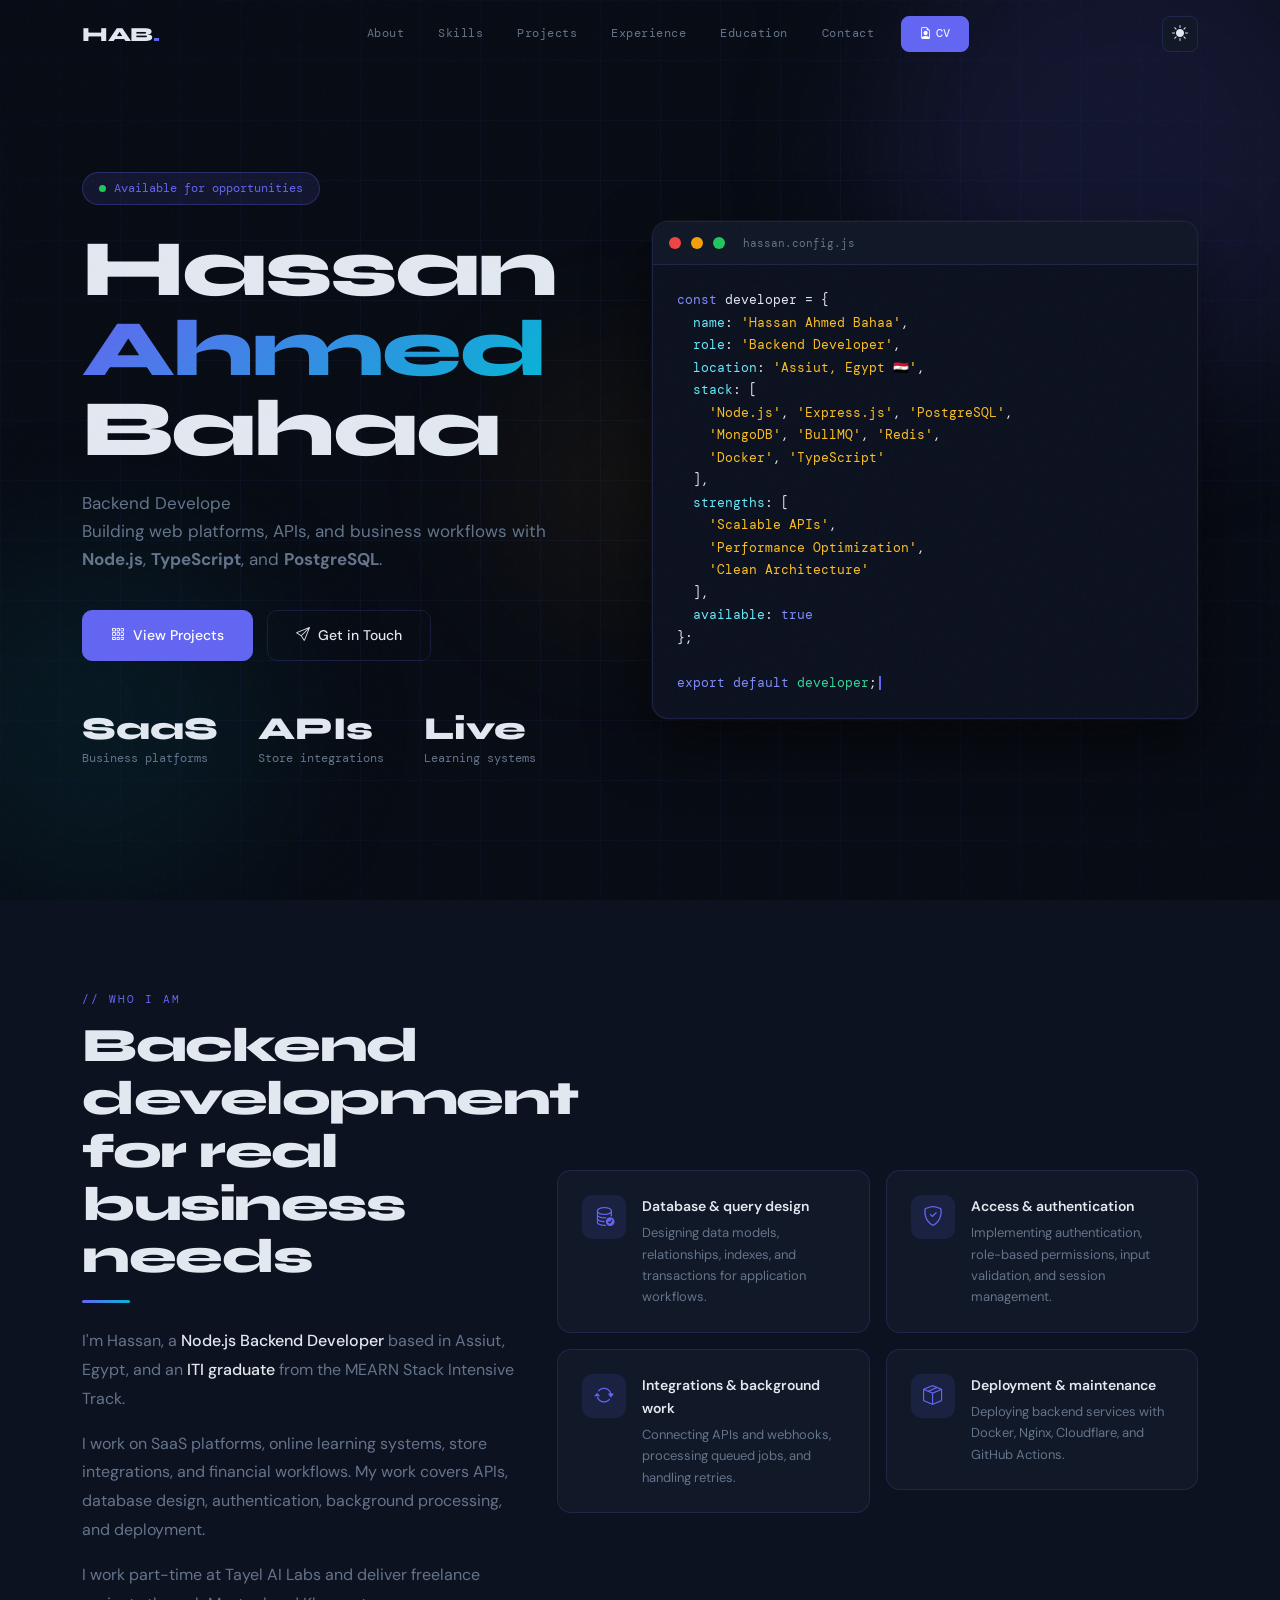
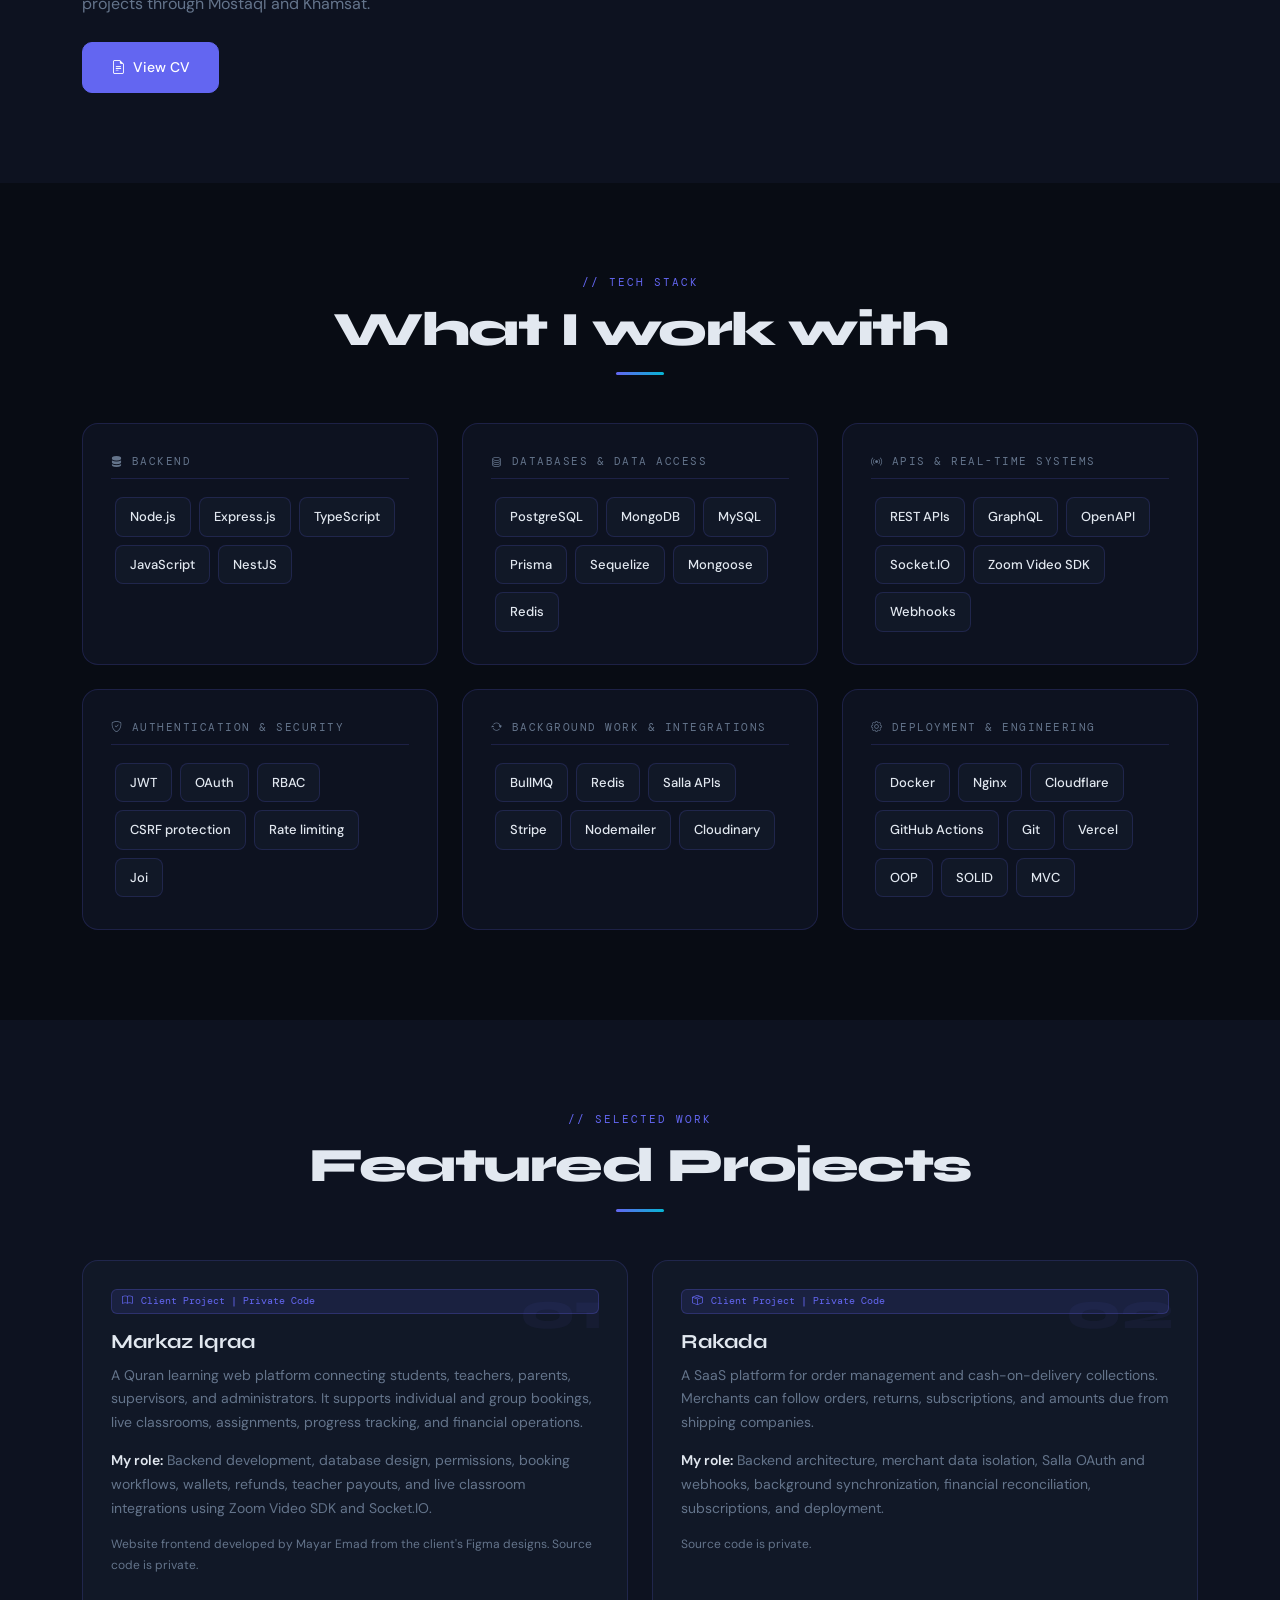
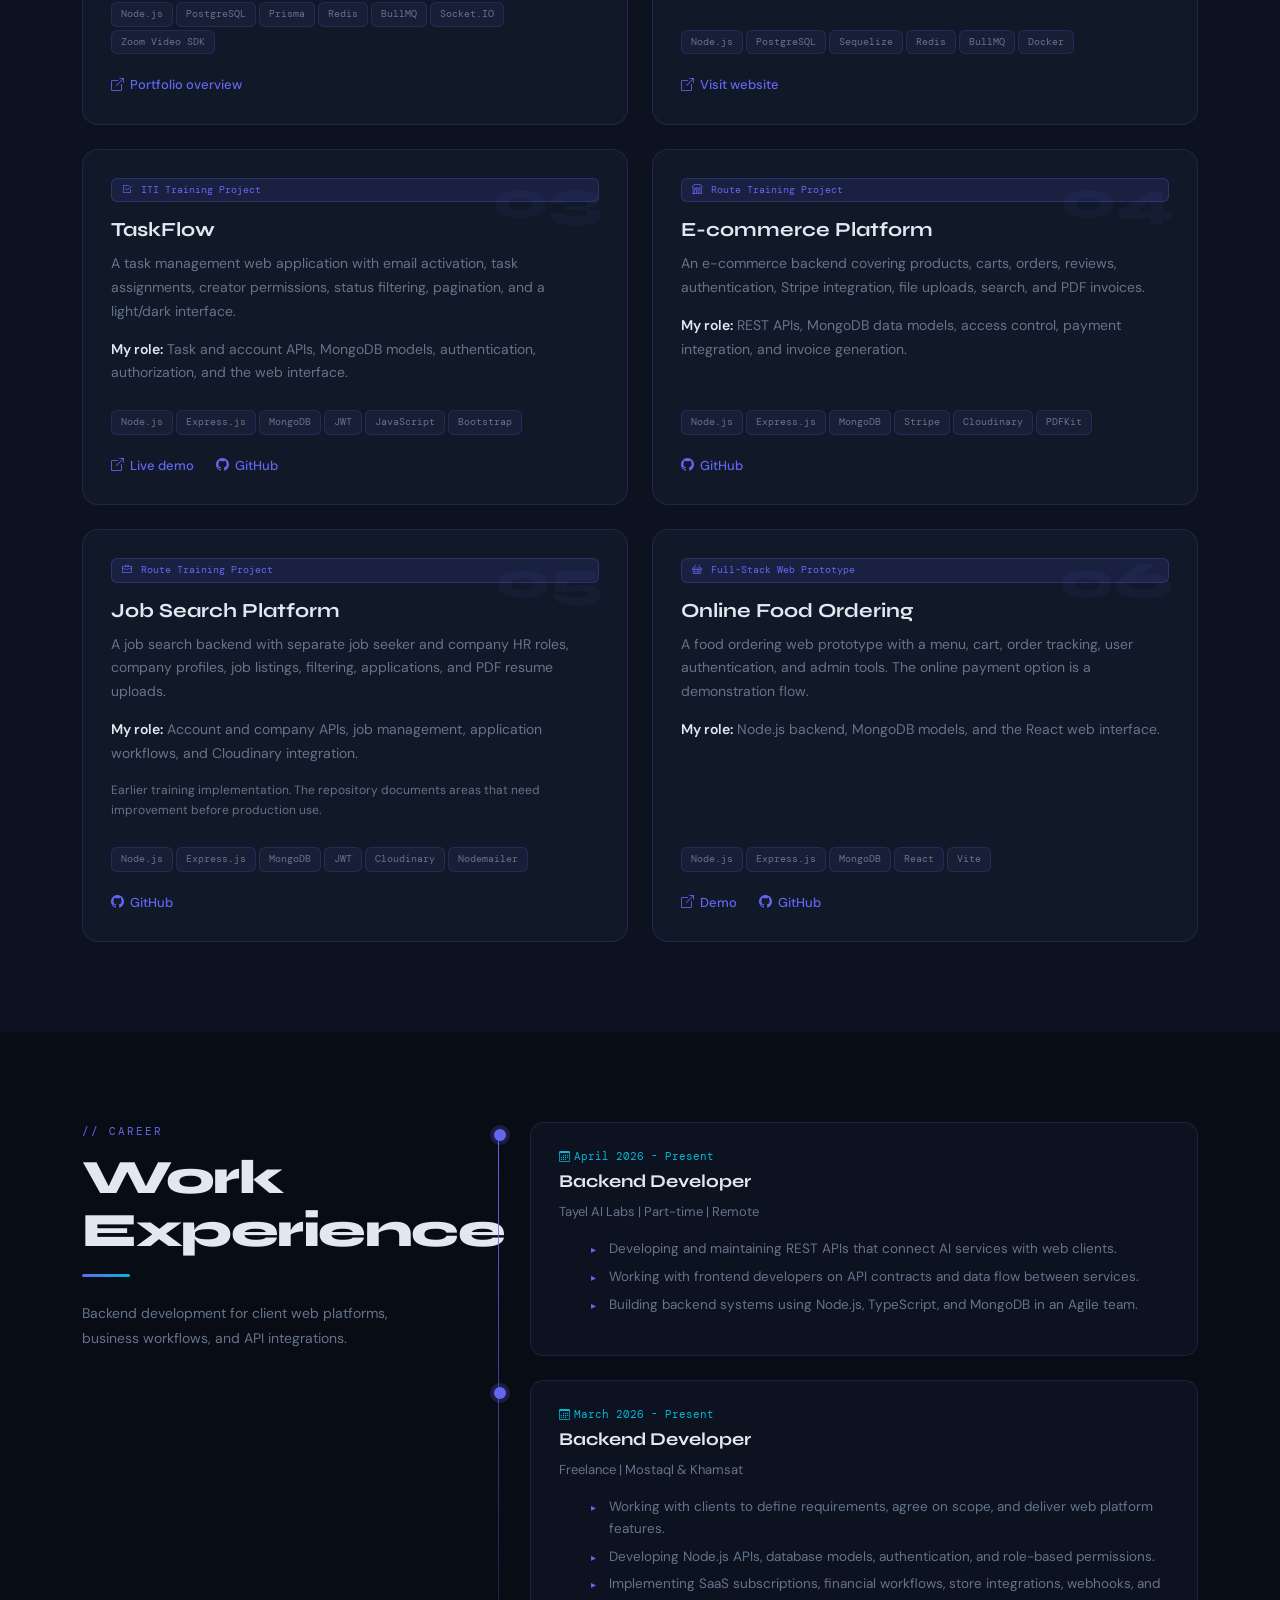
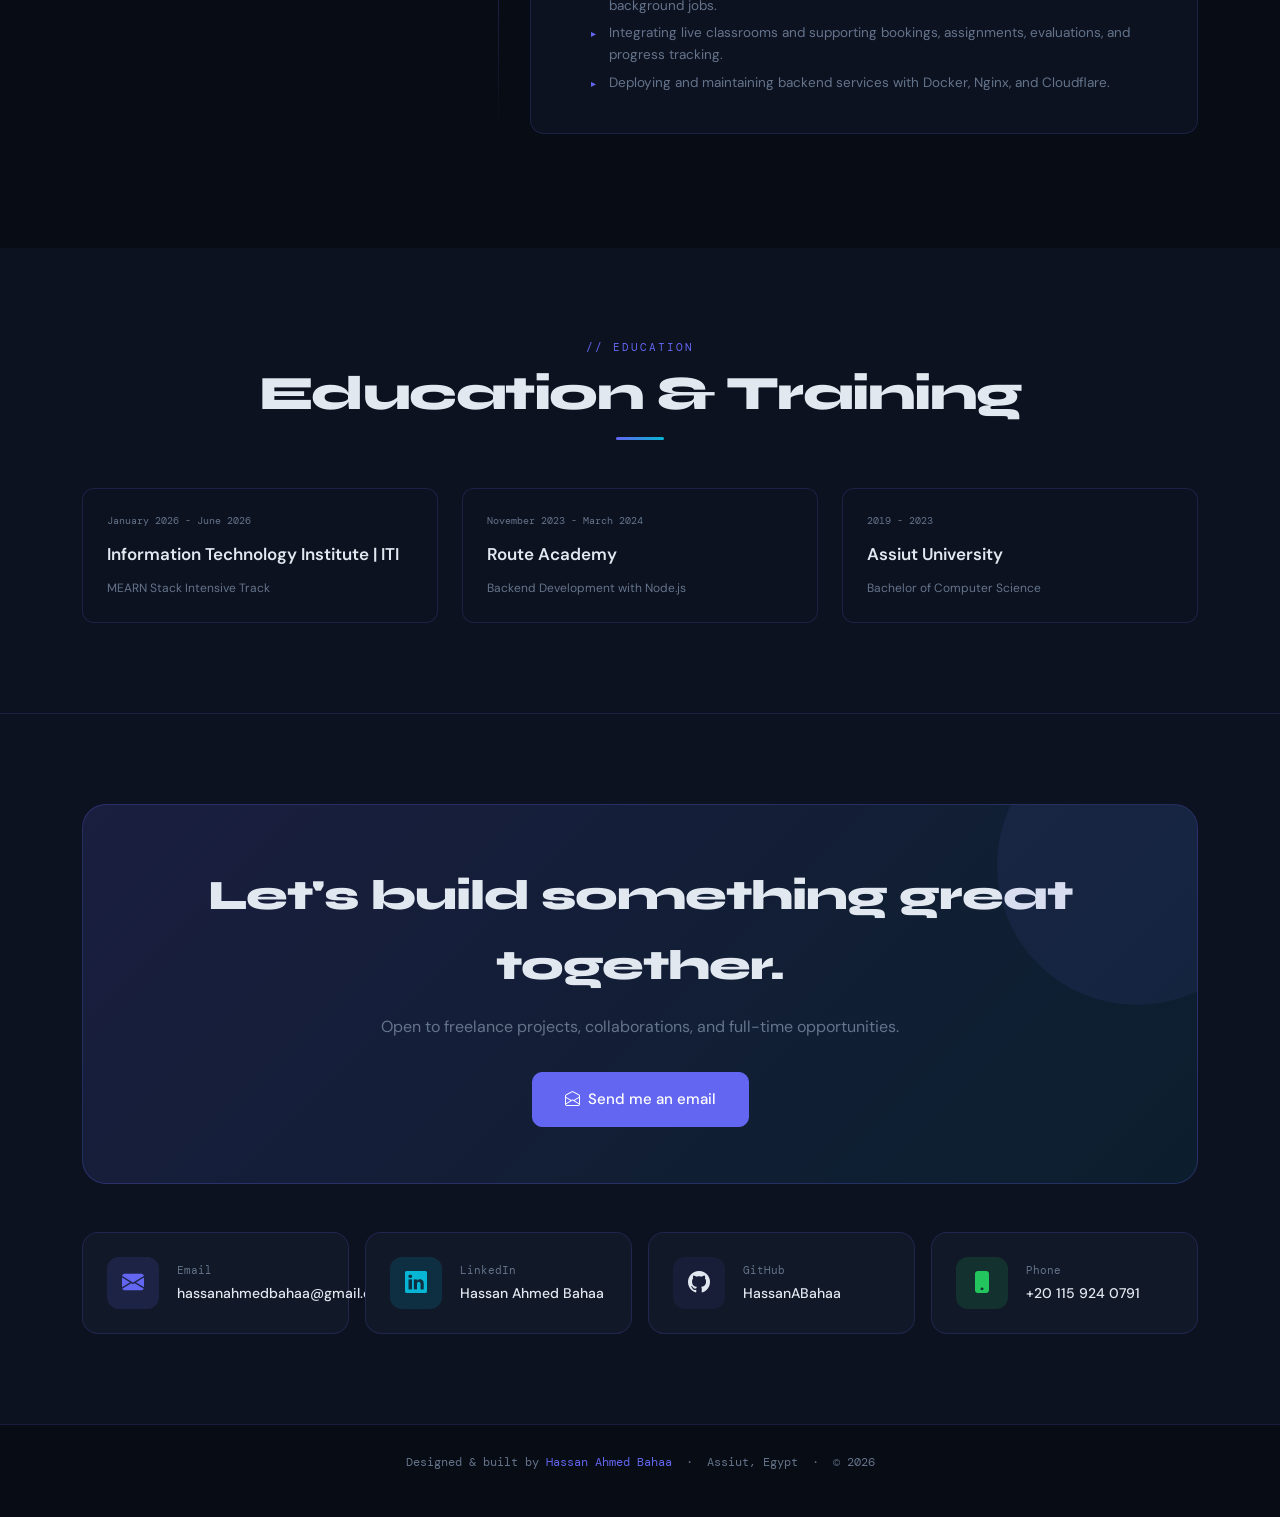
==== commit 6e0e914f: "Refresh portfolio projects, experience, skills and verified content" ====
--- a/index.html
+++ b/index.html
@@ -5,8 +5,8 @@
   <meta charset="UTF-8" />
   <meta name="viewport" content="width=device-width, initial-scale=1.0" />
   <meta name="description"
-    content="Hassan Ahmed Bahaa  |  Backend Developer specializing in Node.js, Express.js, NestJS, and scalable APIs." />
-  <title>Hassan Ahmed Bahaa  |  Backend Developer</title>
+    content="Node.js Backend Developer and ITI graduate building SaaS platforms, learning systems, APIs, integrations, and financial workflows." />
+  <title>Hassan Ahmed Bahaa | Node.js Backend Developer</title>
 
   <!-- Bootstrap 5 -->
   <link href="https://cdn.jsdelivr.net/npm/bootstrap@5.3.3/dist/css/bootstrap.min.css" rel="stylesheet" />
@@ -32,6 +32,7 @@
         <a href="#skills" class="nav-link-custom">Skills</a>
         <a href="#projects" class="nav-link-custom">Projects</a>
         <a href="#experience" class="nav-link-custom">Experience</a>
+        <a href="#education" class="nav-link-custom">Education</a>
         <a href="#contact" class="nav-link-custom">Contact</a>
         <a href="https://drive.google.com/file/d/1xh84ib57QDWHwNpBN3kN_oZpmYQL0s4c/view?usp=sharing" target="_blank"
           class="nav-cta ms-2">
@@ -60,6 +61,7 @@
     <a href="#skills" class="nav-link-custom">Skills</a>
     <a href="#projects" class="nav-link-custom">Projects</a>
     <a href="#experience" class="nav-link-custom">Experience</a>
+    <a href="#education" class="nav-link-custom">Education</a>
     <a href="#contact" class="nav-link-custom">Contact</a>
     <a href="https://drive.google.com/file/d/1xh84ib57QDWHwNpBN3kN_oZpmYQL0s4c/view?usp=sharing" target="_blank"
       class="nav-cta mt-2 text-center">CV</a>
@@ -90,10 +92,8 @@
             Bahaa
           </h1>
 
-          <p class="hero-sub">
-            <span id="typedRole">Backend Developer</span>&nbsp; | 
-            crafting scalable APIs &amp; high-performance systems with
-            <strong>Node.js</strong>, <strong>TypeScript</strong> and modern databases.
+          <p class="hero-sub"><span id="typedRole">Backend Developer</span><br>
+            Building web platforms, APIs, and business workflows with <strong>Node.js</strong>, <strong>TypeScript</strong>, and <strong>PostgreSQL</strong>.
           </p>
 
           <div class="hero-actions">
@@ -105,19 +105,10 @@
             </a>
           </div>
 
-          <div class="hero-stats">
-            <div class="stat-item">
-              <div class="stat-num">25<span>+</span></div>
-              <div class="stat-label">APIs Built</div>
-            </div>
-            <div class="stat-item">
-              <div class="stat-num">3<span>+</span></div>
-              <div class="stat-label">Projects Shipped</div>
-            </div>
-            <div class="stat-item">
-              <div class="stat-num">1<span>+</span></div>
-              <div class="stat-label">Years Experience</div>
-            </div>
+          <div class="hero-stats" aria-label="Areas of work">
+            <div class="stat-item"><div class="stat-num">SaaS</div><div class="stat-label">Business platforms</div></div>
+            <div class="stat-item"><div class="stat-num">APIs</div><div class="stat-label">Store integrations</div></div>
+            <div class="stat-item"><div class="stat-num">Live</div><div class="stat-label">Learning systems</div></div>
           </div>
         </div>
 
@@ -134,11 +125,11 @@
               <span class="c-keyword">const</span> <span class="c-var">developer</span> = {<br>
               &nbsp;&nbsp;<span class="c-prop">name</span>: <span class="c-str">'Hassan Ahmed Bahaa'</span>,<br>
               &nbsp;&nbsp;<span class="c-prop">role</span>: <span class="c-str">'Backend Developer'</span>,<br>
-              &nbsp;&nbsp;<span class="c-prop">location</span>: <span class="c-str">'Cairo, Egypt 🇪🇬'</span>,<br>
+              &nbsp;&nbsp;<span class="c-prop">location</span>: <span class="c-str">'Assiut, Egypt 🇪🇬'</span>,<br>
               &nbsp;&nbsp;<span class="c-prop">stack</span>: [<br>
               &nbsp;&nbsp;&nbsp;&nbsp;<span class="c-str">'Node.js'</span>, <span class="c-str">'Express.js'</span>,
-              <span class="c-str">'NestJS'</span>,<br>
-              &nbsp;&nbsp;&nbsp;&nbsp;<span class="c-str">'MongoDB'</span>, <span class="c-str">'MySQL'</span>, <span
+              <span class="c-str">'PostgreSQL'</span>,<br>
+              &nbsp;&nbsp;&nbsp;&nbsp;<span class="c-str">'MongoDB'</span>, <span class="c-str">'BullMQ'</span>, <span
                 class="c-str">'Redis'</span>,<br>
               &nbsp;&nbsp;&nbsp;&nbsp;<span class="c-str">'Docker'</span>, <span class="c-str">'TypeScript'</span><br>
               &nbsp;&nbsp;],<br>
@@ -163,382 +154,62 @@
   <!-- ══════════════════════════════
      ABOUT
 ══════════════════════════════ -->
-  <section id="about">
-    <div class="container">
-      <div class="row gy-5 align-items-center">
-
-        <div class="col-lg-5 reveal">
-          <div class="section-eyebrow">// who i am</div>
-          <h2 class="section-title">Passionate about building things that scale</h2>
-          <div class="section-divider mb-4"></div>
-          <p class="about-text">
-            I'm a <span class="highlight-word">Backend Developer</span> from Cairo, Egypt with 1+ year of hands-on
-            experience building
-            <span class="highlight-word">production-ready APIs</span> and distributed systems.
-            I specialize in the Node.js ecosystem and enjoy solving complex architectural challenges.
-          </p>
-          <p class="about-text mt-3">
-            I'm an <span class="highlight-word">ITI graduate</span> from the MEARN Stack Intensive Track.
-            My work includes SaaS platforms, online learning systems, API integrations, and backend development for clients.
-          </p>
-          <div class="mt-4">
-            <a href="https://drive.google.com/file/d/1xh84ib57QDWHwNpBN3kN_oZpmYQL0s4c/view?usp=sharing" target="_blank"
-              class="btn-primary-custom" style="font-size:13px;padding:11px 22px;">
-              <i class="bi bi-file-earmark-text"></i> View CV
-            </a>
-          </div>
-        </div>
-
-        <div class="col-lg-7 reveal">
-          <div class="row g-3">
-            <div class="col-sm-6">
-              <div class="about-card">
-                <div class="about-card-icon"><i class="bi bi-lightning-charge"></i></div>
-                <div>
-                  <div class="about-card-title">Performance First</div>
-                  <div class="about-card-text">Reduced query time by 70% with optimized MongoDB indexing strategies
-                  </div>
-                </div>
-              </div>
-            </div>
-            <div class="col-sm-6">
-              <div class="about-card">
-                <div class="about-card-icon"><i class="bi bi-shield-check"></i></div>
-                <div>
-                  <div class="about-card-title">Security Focused</div>
-                  <div class="about-card-text">JWT auth with zero breaches across 200+ user accounts</div>
-                </div>
-              </div>
-            </div>
-            <div class="col-sm-6">
-              <div class="about-card">
-                <div class="about-card-icon"><i class="bi bi-diagram-3"></i></div>
-                <div>
-                  <div class="about-card-title">Clean Architecture</div>
-                  <div class="about-card-text">SOLID principles, MVC, and design patterns in every project</div>
-                </div>
-              </div>
-            </div>
-            <div class="col-sm-6">
-              <div class="about-card">
-                <div class="about-card-icon"><i class="bi bi-arrow-repeat"></i></div>
-                <div>
-                  <div class="about-card-title">DevOps Ready</div>
-                  <div class="about-card-text">Docker + Vercel CI/CD with zero-downtime deployments</div>
-                </div>
-              </div>
-            </div>
-          </div>
-        </div>
-
-      </div>
-    </div>
-  </section>
+  <section id="about"><div class="container"><div class="row gy-5 align-items-center">
+    <div class="col-lg-5 reveal"><div class="section-eyebrow">// who i am</div><h2 class="section-title">Backend development for real business needs</h2><div class="section-divider mb-4"></div>
+    <p class="about-text">I'm Hassan, a <span class="highlight-word">Node.js Backend Developer</span> based in Assiut, Egypt, and an <span class="highlight-word">ITI graduate</span> from the MEARN Stack Intensive Track.</p>
+    <p class="about-text mt-3">I work on SaaS platforms, online learning systems, store integrations, and financial workflows. My work covers APIs, database design, authentication, background processing, and deployment.</p>
+    <p class="about-text mt-3">I work part-time at Tayel AI Labs and deliver freelance projects through Mostaql and Khamsat.</p>
+    <div class="mt-4"><a href="https://drive.google.com/file/d/1xh84ib57QDWHwNpBN3kN_oZpmYQL0s4c/view?usp=sharing" target="_blank" rel="noopener noreferrer" class="btn-primary-custom"><i class="bi bi-file-earmark-text"></i> View CV</a></div></div>
+    <div class="col-lg-7 reveal"><div class="row g-3"><div class="col-sm-6"><div class="about-card"><div class="about-card-icon"><i class="bi bi-database-check"></i></div><div><div class="about-card-title">Database & query design</div><div class="about-card-text">Designing data models, relationships, indexes, and transactions for application workflows.</div></div></div></div><div class="col-sm-6"><div class="about-card"><div class="about-card-icon"><i class="bi bi-shield-check"></i></div><div><div class="about-card-title">Access & authentication</div><div class="about-card-text">Implementing authentication, role-based permissions, input validation, and session management.</div></div></div></div><div class="col-sm-6"><div class="about-card"><div class="about-card-icon"><i class="bi bi-arrow-repeat"></i></div><div><div class="about-card-title">Integrations & background work</div><div class="about-card-text">Connecting APIs and webhooks, processing queued jobs, and handling retries.</div></div></div></div><div class="col-sm-6"><div class="about-card"><div class="about-card-icon"><i class="bi bi-box-seam"></i></div><div><div class="about-card-title">Deployment & maintenance</div><div class="about-card-text">Deploying backend services with Docker, Nginx, Cloudflare, and GitHub Actions.</div></div></div></div></div></div>
+  </div></div></section>
 
 
   <!-- ══════════════════════════════
      SKILLS
 ══════════════════════════════ -->
-  <section id="skills">
-    <div class="container">
-      <div class="text-center mb-5 reveal">
-        <div class="section-eyebrow">// tech stack</div>
-        <h2 class="section-title">What I work with</h2>
-        <div class="section-divider mx-auto mt-3"></div>
-      </div>
-
-      <div class="row g-4">
-        <div class="col-md-4 reveal">
-          <div class="skill-box">
-            <div class="skill-group-title"><i class="bi bi-server me-2"></i>Backend</div>
-            <span class="skill-pill"><i class="bi bi-filetype-js" style="color:#f7df1e"></i>Node.js</span>
-            <span class="skill-pill"><i class="bi bi-box" style="color:#6366f1"></i>Express.js</span>
-            <span class="skill-pill"><i class="bi bi-layers" style="color:#ea2845"></i>NestJS</span>
-            <span class="skill-pill"><i class="bi bi-code-slash" style="color:#3178c6"></i>TypeScript</span>
-            <span class="skill-pill"><i class="bi bi-filetype-js" style="color:#f0db4f"></i>JavaScript</span>
-          </div>
-        </div>
-
-        <div class="col-md-4 reveal">
-          <div class="skill-box">
-            <div class="skill-group-title"><i class="bi bi-database me-2"></i>Databases</div>
-            <span class="skill-pill"><i class="bi bi-leaf" style="color:#47a248"></i>MongoDB</span>
-            <span class="skill-pill"><i class="bi bi-table" style="color:#4479a1"></i>MySQL</span>
-            <span class="skill-pill"><i class="bi bi-lightning" style="color:#dc382d"></i>Redis</span>
-            <span class="skill-pill"><i class="bi bi-bezier2" style="color:#47a248"></i>Mongoose</span>
-            <span class="skill-pill"><i class="bi bi-grid" style="color:#52b0e7"></i>Sequelize</span>
-          </div>
-        </div>
-
-        <div class="col-md-4 reveal">
-          <div class="skill-box">
-            <div class="skill-group-title"><i class="bi bi-globe me-2"></i>APIs & Real-time</div>
-            <span class="skill-pill"><i class="bi bi-arrow-left-right" style="color:#06b6d4"></i>REST API</span>
-            <span class="skill-pill"><i class="bi bi-diagram-2" style="color:#e10098"></i>GraphQL</span>
-            <span class="skill-pill"><i class="bi bi-broadcast" style="color:#25c2a0"></i>Socket.io</span>
-          </div>
-        </div>
-
-        <div class="col-md-4 reveal">
-          <div class="skill-box">
-            <div class="skill-group-title"><i class="bi bi-lock me-2"></i>Auth & Security</div>
-            <span class="skill-pill"><i class="bi bi-key" style="color:#f59e0b"></i>JWT</span>
-            <span class="skill-pill"><i class="bi bi-person-badge" style="color:#6366f1"></i>OAuth</span>
-            <span class="skill-pill"><i class="bi bi-check-circle" style="color:#22c55e"></i>Joi</span>
-            <span class="skill-pill"><i class="bi bi-shield" style="color:#06b6d4"></i>RBAC</span>
-          </div>
-        </div>
-
-        <div class="col-md-4 reveal">
-          <div class="skill-box">
-            <div class="skill-group-title"><i class="bi bi-gear me-2"></i>DevOps & Tools</div>
-            <span class="skill-pill"><i class="bi bi-box-seam" style="color:#2496ed"></i>Docker</span>
-            <span class="skill-pill"><i class="bi bi-git" style="color:#f05032"></i>Git</span>
-            <span class="skill-pill"><i class="bi bi-triangle" style="color:#aaa"></i>Vercel</span>
-            <span class="skill-pill"><i class="bi bi-credit-card" style="color:#635bff"></i>Stripe</span>
-            <span class="skill-pill"><i class="bi bi-cloud" style="color:#3448c5"></i>Cloudinary</span>
-          </div>
-        </div>
-
-        <div class="col-md-4 reveal">
-          <div class="skill-box">
-            <div class="skill-group-title"><i class="bi bi-puzzle me-2"></i>Architecture</div>
-            <span class="skill-pill"><i class="bi bi-layers" style="color:#6366f1"></i>MVC</span>
-            <span class="skill-pill"><i class="bi bi-graph-up" style="color:#06b6d4"></i>SOLID</span>
-            <span class="skill-pill"><i class="bi bi-building" style="color:#f59e0b"></i>OOP</span>
-            <span class="skill-pill"><i class="bi bi-stars" style="color:#22c55e"></i>Clean Code</span>
-            <span class="skill-pill"><i class="bi bi-repeat" style="color:#94a3b8"></i>Patterns</span>
-          </div>
-        </div>
-      </div>
-    </div>
-  </section>
+  <section id="skills"><div class="container"><div class="text-center mb-5 reveal"><div class="section-eyebrow">// tech stack</div><h2 class="section-title">What I work with</h2><div class="section-divider mx-auto mt-3"></div></div><div class="row g-4"><div class="col-md-6 col-lg-4 reveal"><div class="skill-box"><div class="skill-group-title"><i class="bi bi-server me-2"></i>Backend</div><span class="skill-pill">Node.js</span><span class="skill-pill">Express.js</span><span class="skill-pill">TypeScript</span><span class="skill-pill">JavaScript</span><span class="skill-pill">NestJS</span></div></div><div class="col-md-6 col-lg-4 reveal"><div class="skill-box"><div class="skill-group-title"><i class="bi bi-database me-2"></i>Databases &amp; data access</div><span class="skill-pill">PostgreSQL</span><span class="skill-pill">MongoDB</span><span class="skill-pill">MySQL</span><span class="skill-pill">Prisma</span><span class="skill-pill">Sequelize</span><span class="skill-pill">Mongoose</span><span class="skill-pill">Redis</span></div></div><div class="col-md-6 col-lg-4 reveal"><div class="skill-box"><div class="skill-group-title"><i class="bi bi-broadcast me-2"></i>APIs &amp; real-time systems</div><span class="skill-pill">REST APIs</span><span class="skill-pill">GraphQL</span><span class="skill-pill">OpenAPI</span><span class="skill-pill">Socket.IO</span><span class="skill-pill">Zoom Video SDK</span><span class="skill-pill">Webhooks</span></div></div><div class="col-md-6 col-lg-4 reveal"><div class="skill-box"><div class="skill-group-title"><i class="bi bi-shield-check me-2"></i>Authentication &amp; security</div><span class="skill-pill">JWT</span><span class="skill-pill">OAuth</span><span class="skill-pill">RBAC</span><span class="skill-pill">CSRF protection</span><span class="skill-pill">Rate limiting</span><span class="skill-pill">Joi</span></div></div><div class="col-md-6 col-lg-4 reveal"><div class="skill-box"><div class="skill-group-title"><i class="bi bi-arrow-repeat me-2"></i>Background work &amp; integrations</div><span class="skill-pill">BullMQ</span><span class="skill-pill">Redis</span><span class="skill-pill">Salla APIs</span><span class="skill-pill">Stripe</span><span class="skill-pill">Nodemailer</span><span class="skill-pill">Cloudinary</span></div></div><div class="col-md-6 col-lg-4 reveal"><div class="skill-box"><div class="skill-group-title"><i class="bi bi-gear me-2"></i>Deployment &amp; engineering</div><span class="skill-pill">Docker</span><span class="skill-pill">Nginx</span><span class="skill-pill">Cloudflare</span><span class="skill-pill">GitHub Actions</span><span class="skill-pill">Git</span><span class="skill-pill">Vercel</span><span class="skill-pill">OOP</span><span class="skill-pill">SOLID</span><span class="skill-pill">MVC</span></div></div></div></div></section>
 
 
   <!-- ══════════════════════════════
      PROJECTS
 ══════════════════════════════ -->
-  <section id="projects">
-    <div class="container">
-      <div class="text-center mb-5 reveal">
-        <div class="section-eyebrow">// what i've built</div>
-        <h2 class="section-title">Featured Projects</h2>
-        <div class="section-divider mx-auto mt-3"></div>
-      </div>
-
-      <div class="row g-4">
-
-
-        <!-- Rakada client project -->
-        <div class="col-lg-6 col-md-6 reveal">
-          <div class="project-card">
-            <div class="project-number">01</div>
-            <div class="project-badge"><i class="bi bi-box-seam me-1"></i>SaaS | Private Code</div>
-            <div class="project-title">Rakada</div>
-            <p class="project-desc">
-              Order and cash-on-delivery financial management for merchants, with Salla integration,
-              subscriptions, returns tracking, and shipping company payment reconciliation.
-            </p>
-            <p class="project-desc" style="font-size:13px;">
-              My role: backend architecture, data isolation, OAuth and webhooks, background order sync,
-              financial workflows, and deployment. Source code is private.
-            </p>
-            <div class="mb-1">
-              <span class="tech-tag">Node.js</span>
-              <span class="tech-tag">PostgreSQL</span>
-              <span class="tech-tag">Redis</span>
-              <span class="tech-tag">BullMQ</span>
-              <span class="tech-tag">Docker</span>
-            </div>
-            <a href="https://rkada.com/" target="_blank" rel="noopener noreferrer" class="project-link">
-              <i class="bi bi-box-arrow-up-right"></i> Visit Website <i class="bi bi-arrow-right"></i>
-            </a>
-          </div>
-        </div>
-
-        <!-- E-commerce -->
-        <div class="col-lg-6 col-md-6 reveal">
-          <div class="project-card">
-            <div class="project-number">02</div>
-            <div class="project-badge"><i class="bi bi-shop me-1"></i>E-commerce</div>
-            <div class="project-title">E-commerce Platform</div>
-            <p class="project-desc">
-              Full-featured platform handling 1000+ products with 25+ RESTful APIs, 99% uptime,
-              Stripe payments and automated PDF invoicing.
-            </p>
-            <div class="mb-1">
-              <span class="tech-tag">Node.js</span>
-              <span class="tech-tag">MongoDB</span>
-              <span class="tech-tag">Stripe</span>
-              <span class="tech-tag">Cloudinary</span>
-              <span class="tech-tag">Docker</span>
-              <span class="tech-tag">JWT</span>
-            </div>
-            <a href="https://github.com/HassanABahaa/E-commerce" target="_blank" class="project-link">
-              <i class="bi bi-github"></i> GitHub <i class="bi bi-arrow-right"></i>
-            </a>
-          </div>
-        </div>
-
-        <!-- Job Portal -->
-        <div class="col-lg-6 col-md-6 reveal">
-          <div class="project-card">
-            <div class="project-number">03</div>
-            <div class="project-badge"><i class="bi bi-briefcase me-1"></i>Job Portal</div>
-            <div class="project-title">Job Search Platform</div>
-            <p class="project-desc">
-              Scalable backend connecting job seekers with companies. Multi-layer JWT auth,
-              5-criteria job filtering engine, and OTP password recovery.
-            </p>
-            <div class="mb-1">
-              <span class="tech-tag">Node.js</span>
-              <span class="tech-tag">MongoDB</span>
-              <span class="tech-tag">JWT</span>
-              <span class="tech-tag">Cloudinary</span>
-              <span class="tech-tag">Nodemailer</span>
-            </div>
-            <a href="https://github.com/HassanABahaa" target="_blank" class="project-link">
-              <i class="bi bi-github"></i> GitHub <i class="bi bi-arrow-right"></i>
-            </a>
-          </div>
-        </div>
-
-        <!-- TaskFlow -->
-        <div class="col-lg-6 col-md-6 reveal">
-          <div class="project-card">
-            <div class="project-number">04</div>
-            <div class="project-badge"><i class="bi bi-check2-square me-1"></i>Full Stack</div>
-            <div class="project-title">TaskFlow</div>
-            <p class="project-desc">
-              Full-stack task management SPA. Team collaboration by email, cron job hygiene,
-              paginated board, and Light/Dark mode UI built with Vanilla JS.
-            </p>
-            <div class="mb-1">
-              <span class="tech-tag">Node.js</span>
-              <span class="tech-tag">MongoDB</span>
-              <span class="tech-tag">Vanilla JS</span>
-              <span class="tech-tag">Bootstrap 5</span>
-              <span class="tech-tag">JWT</span>
-              <span class="tech-tag">Cron</span>
-            </div>
-            <a href="https://tasskfloow.netlify.app" target="_blank" class="project-link" style="color:var(--accent2);">
-              <i class="bi bi-box-arrow-up-right"></i> Live Demo <i class="bi bi-arrow-right"></i>
-            </a>
-            <a href="https://github.com/HassanABahaa/Task-Flow" target="_blank" class="project-link">
-              <i class="bi bi-github"></i> GitHub <i class="bi bi-arrow-right"></i>
-            </a>
-          </div>
-        </div>
-
-      </div>
-    </div>
-  </section>
+  <section id="projects"><div class="container"><div class="text-center mb-5 reveal"><div class="section-eyebrow">// selected work</div><h2 class="section-title">Featured Projects</h2><div class="section-divider mx-auto mt-3"></div></div><div class="row g-4"><div class="col-lg-6 reveal"><article class="project-card"><div class="project-number">01</div><div class="project-badge"><i class="bi bi-book me-1"></i>Client Project | Private Code</div><h3 class="project-title">Markaz Iqraa</h3><p class="project-desc">A Quran learning web platform connecting students, teachers, parents, supervisors, and administrators. It supports individual and group bookings, live classrooms, assignments, progress tracking, and financial operations.</p><p class="project-desc"><strong>My role:</strong> Backend development, database design, permissions, booking workflows, wallets, refunds, teacher payouts, and live classroom integrations using Zoom Video SDK and Socket.IO.</p><p class="project-note">Website frontend developed by Mayar Emad from the client&#x27;s Figma designs. Source code is private.</p><div class="project-technologies"><span class="tech-tag">Node.js</span><span class="tech-tag">PostgreSQL</span><span class="tech-tag">Prisma</span><span class="tech-tag">Redis</span><span class="tech-tag">BullMQ</span><span class="tech-tag">Socket.IO</span><span class="tech-tag">Zoom Video SDK</span></div><div class="project-actions"><a href="https://mostaql.com/u/Hassanabahaa4/portfolio" target="_blank" rel="noopener noreferrer" class="project-link"><i class="bi bi-box-arrow-up-right"></i> Portfolio overview</a></div></article></div><div class="col-lg-6 reveal"><article class="project-card"><div class="project-number">02</div><div class="project-badge"><i class="bi bi-box-seam me-1"></i>Client Project | Private Code</div><h3 class="project-title">Rakada</h3><p class="project-desc">A SaaS platform for order management and cash-on-delivery collections. Merchants can follow orders, returns, subscriptions, and amounts due from shipping companies.</p><p class="project-desc"><strong>My role:</strong> Backend architecture, merchant data isolation, Salla OAuth and webhooks, background synchronization, financial reconciliation, subscriptions, and deployment.</p><p class="project-note">Source code is private.</p><div class="project-technologies"><span class="tech-tag">Node.js</span><span class="tech-tag">PostgreSQL</span><span class="tech-tag">Sequelize</span><span class="tech-tag">Redis</span><span class="tech-tag">BullMQ</span><span class="tech-tag">Docker</span></div><div class="project-actions"><a href="https://rkada.com/" target="_blank" rel="noopener noreferrer" class="project-link"><i class="bi bi-box-arrow-up-right"></i> Visit website</a></div></article></div><div class="col-lg-6 reveal"><article class="project-card"><div class="project-number">03</div><div class="project-badge"><i class="bi bi-check2-square me-1"></i>ITI Training Project</div><h3 class="project-title">TaskFlow</h3><p class="project-desc">A task management web application with email activation, task assignments, creator permissions, status filtering, pagination, and a light/dark interface.</p><p class="project-desc"><strong>My role:</strong> Task and account APIs, MongoDB models, authentication, authorization, and the web interface.</p><div class="project-technologies"><span class="tech-tag">Node.js</span><span class="tech-tag">Express.js</span><span class="tech-tag">MongoDB</span><span class="tech-tag">JWT</span><span class="tech-tag">JavaScript</span><span class="tech-tag">Bootstrap</span></div><div class="project-actions"><a href="https://tasskfloow.netlify.app/" target="_blank" rel="noopener noreferrer" class="project-link"><i class="bi bi-box-arrow-up-right"></i> Live demo</a><a href="https://github.com/HassanABahaa/Task-Flow" target="_blank" rel="noopener noreferrer" class="project-link"><i class="bi bi-github"></i> GitHub</a></div></article></div><div class="col-lg-6 reveal"><article class="project-card"><div class="project-number">04</div><div class="project-badge"><i class="bi bi-shop me-1"></i>Route Training Project</div><h3 class="project-title">E-commerce Platform</h3><p class="project-desc">An e-commerce backend covering products, carts, orders, reviews, authentication, Stripe integration, file uploads, search, and PDF invoices.</p><p class="project-desc"><strong>My role:</strong> REST APIs, MongoDB data models, access control, payment integration, and invoice generation.</p><div class="project-technologies"><span class="tech-tag">Node.js</span><span class="tech-tag">Express.js</span><span class="tech-tag">MongoDB</span><span class="tech-tag">Stripe</span><span class="tech-tag">Cloudinary</span><span class="tech-tag">PDFKit</span></div><div class="project-actions"><a href="https://github.com/HassanABahaa/E-commerce" target="_blank" rel="noopener noreferrer" class="project-link"><i class="bi bi-github"></i> GitHub</a></div></article></div><div class="col-lg-6 reveal"><article class="project-card"><div class="project-number">05</div><div class="project-badge"><i class="bi bi-briefcase me-1"></i>Route Training Project</div><h3 class="project-title">Job Search Platform</h3><p class="project-desc">A job search backend with separate job seeker and company HR roles, company profiles, job listings, filtering, applications, and PDF resume uploads.</p><p class="project-desc"><strong>My role:</strong> Account and company APIs, job management, application workflows, and Cloudinary integration.</p><p class="project-note">Earlier training implementation. The repository documents areas that need improvement before production use.</p><div class="project-technologies"><span class="tech-tag">Node.js</span><span class="tech-tag">Express.js</span><span class="tech-tag">MongoDB</span><span class="tech-tag">JWT</span><span class="tech-tag">Cloudinary</span><span class="tech-tag">Nodemailer</span></div><div class="project-actions"><a href="https://github.com/HassanABahaa/Job-Search-Backend" target="_blank" rel="noopener noreferrer" class="project-link"><i class="bi bi-github"></i> GitHub</a></div></article></div><div class="col-lg-6 reveal"><article class="project-card"><div class="project-number">06</div><div class="project-badge"><i class="bi bi-basket me-1"></i>Full-Stack Web Prototype</div><h3 class="project-title">Online Food Ordering</h3><p class="project-desc">A food ordering web prototype with a menu, cart, order tracking, user authentication, and admin tools. The online payment option is a demonstration flow.</p><p class="project-desc"><strong>My role:</strong> Node.js backend, MongoDB models, and the React web interface.</p><div class="project-technologies"><span class="tech-tag">Node.js</span><span class="tech-tag">Express.js</span><span class="tech-tag">MongoDB</span><span class="tech-tag">React</span><span class="tech-tag">Vite</span></div><div class="project-actions"><a href="https://online-food-ordering-frontend-six.vercel.app/" target="_blank" rel="noopener noreferrer" class="project-link"><i class="bi bi-box-arrow-up-right"></i> Demo</a><a href="https://github.com/HassanABahaa/Online-Food-Ordering" target="_blank" rel="noopener noreferrer" class="project-link"><i class="bi bi-github"></i> GitHub</a></div></article></div></div></div></section>
 
 
   <!-- ══════════════════════════════
      EXPERIENCE
 ══════════════════════════════ -->
-  <section id="experience">
-    <div class="container">
-      <div class="row gy-5">
-
-        <!-- Sidebar -->
-        <div class="col-lg-4 reveal">
-          <div class="section-eyebrow">// career</div>
-          <h2 class="section-title">Work Experience</h2>
-          <div class="section-divider mb-4"></div>
-          <p style="color:var(--muted);font-size:14px;line-height:1.7;">
-            Building real-world backend systems that handle real traffic, real payments, and real users.
-          </p>
-
-          <div class="mt-4 d-flex flex-column gap-3">
-            <div class="info-card">
-              <div class="info-card-label">Completed Training</div>
-              <div class="info-card-title">ITI MEARN Stack</div>
-              <div class="info-card-date">Jan 2026  -  Jun 2026</div>
-            </div>
-            <div class="info-card">
-              <div class="info-card-label">Course</div>
-              <div class="info-card-title">Route Academy  -  Node.js</div>
-              <div class="info-card-date">Nov 2023  -  Mar 2024</div>
-            </div>
-            <div class="info-card">
-              <div class="info-card-label">Education</div>
-              <div class="info-card-title">B.Sc. Computer Science</div>
-              <div class="info-card-date">Assiut University · 2019 - 2023</div>
-            </div>
-          </div>
-        </div>
-
-        <!-- Timeline -->
-        <div class="col-lg-8 reveal ps-lg-5">
-          <div class="timeline">
-            <div class="timeline-item">
-              <div class="timeline-dot"></div>
-              <div class="timeline-date"><i class="bi bi-calendar3 me-1"></i>April 2026 - Present</div>
-              <div class="timeline-role">Backend Developer</div>
-              <div class="timeline-company">Tayel AI Labs | Part-time | Remote</div>
-              <ul class="timeline-bullets">
-                <li>Developing and maintaining REST APIs that connect AI services with web clients.</li>
-                <li>Working with frontend developers on API contracts and data flow between services.</li>
-                <li>Building backend systems with Node.js, TypeScript, and MongoDB in an Agile team.</li>
-              </ul>
-            </div>
-            <div class="timeline-item">
-              <div class="timeline-dot"></div>
-              <div class="timeline-date"><i class="bi bi-calendar3 me-1"></i>October 2025  -  Present</div>
-              <div class="timeline-role">Backend Developer</div>
-              <div class="timeline-company">Freelance · Remote</div>
-              <ul class="timeline-bullets">
-                <li>Architected production-ready E-commerce platform with 25+ RESTful APIs achieving 99% uptime and
-                  &lt;200ms response time <span class="achievement-badge">99% uptime</span></li>
-                <li>Engineered search &amp; filtering system processing 500+ daily queries; reduced query time by 70%
-                  with MongoDB indexing <span class="achievement-badge">−70% query time</span></li>
-                <li>Implemented JWT authentication securing 200+ accounts with zero security breaches</li>
-                <li>Designed scalable DB architecture with 9 interconnected models supporting 50+ concurrent
-                  transactions</li>
-                <li>Integrated Stripe payment gateway processing $10K+ in test transactions at 100% accuracy</li>
-                <li>Automated PDF invoice generation with PDFKit, reducing manual processing by 80% <span
-                    class="achievement-badge">−80% manual work</span></li>
-                <li>Optimized Cloudinary CDN file uploads  |  cut storage costs by 40%, image loads 60% faster <span
-                    class="achievement-badge">−40% cost</span></li>
-                <li>Deployed on Vercel + Docker with zero-downtime CI/CD, enabling 3× faster deployment cycles</li>
-              </ul>
-            </div>
-          </div>
-        </div>
-
-      </div>
-    </div>
-  </section>
+  <section id="experience"><div class="container"><div class="row gy-5"><div class="col-lg-4 reveal"><div class="section-eyebrow">// career</div><h2 class="section-title">Work Experience</h2><div class="section-divider mb-4"></div><p class="section-intro">Backend development for client web platforms, business workflows, and API integrations.</p></div><div class="col-lg-8 reveal ps-lg-5"><div class="timeline"><div class="timeline-item"><div class="timeline-dot"></div><div class="timeline-date"><i class="bi bi-calendar3 me-1"></i>April 2026 - Present</div><h3 class="timeline-role">Backend Developer</h3><div class="timeline-company">Tayel AI Labs | Part-time | Remote</div><ul class="timeline-bullets"><li>Developing and maintaining REST APIs that connect AI services with web clients.</li><li>Working with frontend developers on API contracts and data flow between services.</li><li>Building backend systems using Node.js, TypeScript, and MongoDB in an Agile team.</li></ul></div><div class="timeline-item"><div class="timeline-dot"></div><div class="timeline-date"><i class="bi bi-calendar3 me-1"></i>March 2026 - Present</div><h3 class="timeline-role">Backend Developer</h3><div class="timeline-company">Freelance | Mostaql &amp; Khamsat</div><ul class="timeline-bullets"><li>Working with clients to define requirements, agree on scope, and deliver web platform features.</li><li>Developing Node.js APIs, database models, authentication, and role-based permissions.</li><li>Implementing SaaS subscriptions, financial workflows, store integrations, webhooks, and background jobs.</li><li>Integrating live classrooms and supporting bookings, assignments, evaluations, and progress tracking.</li><li>Deploying and maintaining backend services with Docker, Nginx, and Cloudflare.</li></ul></div></div></div></div></div></section>
 
 
   <!-- ══════════════════════════════
      CONTACT
 ══════════════════════════════ -->
+  <section id="education"><div class="container"><div class="text-center mb-5 reveal"><div class="section-eyebrow">// education</div><h2 class="section-title">Education &amp; Training</h2><div class="section-divider mx-auto mt-3"></div></div><div class="row g-4"><div class="col-md-4 reveal"><div class="info-card education-card"><div class="info-card-label">January 2026 - June 2026</div><h3 class="info-card-title">Information Technology Institute | ITI</h3><p class="info-card-date">MEARN Stack Intensive Track</p></div></div><div class="col-md-4 reveal"><div class="info-card education-card"><div class="info-card-label">November 2023 - March 2024</div><h3 class="info-card-title">Route Academy</h3><p class="info-card-date">Backend Development with Node.js</p></div></div><div class="col-md-4 reveal"><div class="info-card education-card"><div class="info-card-label">2019 - 2023</div><h3 class="info-card-title">Assiut University</h3><p class="info-card-date">Bachelor of Computer Science</p></div></div></div></div></section>
+
   <section id="contact">
     <div class="container">
 
       <div class="cta-block reveal mb-5">
         <div class="cta-title">Let's build something great<br>together.</div>
         <p class="cta-sub">Open to freelance projects, collaborations, and full-time opportunities.</p>
-        <a href="mailto:hassanabahaa31@gmail.com" class="btn-primary-custom" style="font-size:15px;padding:14px 32px;">
+        <a href="mailto:hassanahmedbahaa@gmail.com" class="btn-primary-custom" style="font-size:15px;padding:14px 32px;">
           <i class="bi bi-envelope-open"></i> Send me an email
         </a>
       </div>
 
       <div class="row g-3">
         <div class="col-sm-6 col-lg-3 reveal">
-          <a href="mailto:hassanabahaa31@gmail.com" class="contact-card">
+          <a href="mailto:hassanahmedbahaa@gmail.com" class="contact-card">
             <div class="contact-icon ci-email"><i class="bi bi-envelope-fill"></i></div>
             <div>
               <div class="contact-label">Email</div>
-              <div class="contact-val">hassanabahaa31@gmail.com</div>
-            </div>
-          </a>
-        </div>
-        <div class="col-sm-6 col-lg-3 reveal">
-          <a href="https://www.linkedin.com/in/hassan-bahaa-1604981b8/" target="_blank" class="contact-card">
+              <div class="contact-val">hassanahmedbahaa@gmail.com</div>
+            </div>
+          </a>
+        </div>
+        <div class="col-sm-6 col-lg-3 reveal">
+          <a href="https://www.linkedin.com/in/hassan-ahmed-bahaa/" target="_blank" class="contact-card">
             <div class="contact-icon ci-linkedin"><i class="bi bi-linkedin"></i></div>
             <div>
               <div class="contact-label">LinkedIn</div>
@@ -577,7 +248,7 @@
     <div class="container">
       <p>
         Designed &amp; built by <a href="#home">Hassan Ahmed Bahaa</a>
-        &nbsp;·&nbsp; Cairo, Egypt &nbsp;·&nbsp; &copy; 2026
+        &nbsp;·&nbsp; Assiut, Egypt &nbsp;·&nbsp; &copy; 2026
       </p>
     </div>
   </footer>
--- a/style.css
+++ b/style.css
@@ -1,733 +1,746 @@
-/* ══════════════════════════════════════════
-   Hassan Ahmed Bahaa — Portfolio Stylesheet
-   style.css
-══════════════════════════════════════════ */
-
-@import url('https://fonts.googleapis.com/css2?family=Syne:wght@400;500;600;700;800&family=DM+Mono:wght@300;400;500&family=DM+Sans:ital,wght@0,300;0,400;0,500;1,300&display=swap');
-
-/* ── CSS VARIABLES — DARK (default) ── */
-:root {
-  --bg:        #080c14;
-  --bg2:       #0d1220;
-  --bg3:       #111827;
-  --border:    rgba(99,102,241,.18);
-  --accent:    #6366f1;
-  --accent2:   #06b6d4;
-  --accent3:   #f59e0b;
-  --text:      #e2e8f0;
-  --muted:     #64748b;
-  --card:      #0d1220;
-  --shadow:    rgba(0,0,0,.5);
-  --code-bg:   #0d1220;
-  --code-hdr:  #111827;
-}
-
-/* ── CSS VARIABLES — LIGHT ── */
-[data-theme="light"] {
-  --bg:        #f0f4f8;
-  --bg2:       #ffffff;
-  --bg3:       #f8fafc;
-  --border:    rgba(99,102,241,.18);
-  --accent:    #4f46e5;
-  --accent2:   #0891b2;
-  --accent3:   #d97706;
-  --text:      #1e293b;
-  --muted:     #64748b;
-  --card:      #ffffff;
-  --shadow:    rgba(0,0,0,.10);
-  --code-bg:   #1e293b;
-  --code-hdr:  #0f172a;
-}
-
-/* ════════════════════
-   BASE RESET
-════════════════════ */
-*, *::before, *::after { box-sizing: border-box; margin: 0; padding: 0; }
-html { scroll-behavior: smooth; }
-
-body {
-  background: var(--bg);
-  color: var(--text);
-  font-family: 'DM Sans', sans-serif;
-  font-size: 15px;
-  line-height: 1.65;
-  overflow-x: hidden;
-  transition: background .35s ease, color .35s ease;
-}
-
-/* Noise overlay */
-body::before {
-  content: '';
-  position: fixed; inset: 0;
-  background-image: url("data:image/svg+xml,%3Csvg viewBox='0 0 256 256' xmlns='http://www.w3.org/2000/svg'%3E%3Cfilter id='noise'%3E%3CfeTurbulence type='fractalNoise' baseFrequency='0.9' numOctaves='4' stitchTiles='stitch'/%3E%3C/filter%3E%3Crect width='100%25' height='100%25' filter='url(%23noise)' opacity='0.04'/%3E%3C/svg%3E");
-  pointer-events: none; z-index: 9999; opacity: .35;
-}
-
-/* ════════════════════
-   NAVBAR
-════════════════════ */
-#navbar {
-  position: fixed; top: 0; left: 0; right: 0; z-index: 1000;
-  padding: 16px 0;
-  transition: all .4s ease;
-}
-#navbar.scrolled {
-  background: color-mix(in srgb, var(--bg) 85%, transparent);
-  backdrop-filter: blur(20px);
-  -webkit-backdrop-filter: blur(20px);
-  border-bottom: 1px solid var(--border);
-  padding: 10px 0;
-}
-
-.nav-brand {
-  font-family: 'Syne', sans-serif;
-  font-weight: 800;
-  font-size: 20px;
-  color: var(--text) !important;
-  text-decoration: none;
-  letter-spacing: -0.5px;
-}
-.nav-brand span { color: var(--accent); }
-
-.nav-link-custom {
-  font-family: 'DM Mono', monospace;
-  font-size: 12px;
-  letter-spacing: 0.5px;
-  color: var(--muted) !important;
-  text-decoration: none;
-  padding: 6px 14px;
-  border-radius: 6px;
-  transition: all .25s;
-  border: 1px solid transparent;
-}
-.nav-link-custom:hover  { color: var(--text) !important; border-color: var(--border); }
-.nav-link-custom.active { color: var(--accent) !important; }
-
-.nav-cta {
-  font-family: 'DM Mono', monospace;
-  font-size: 12px;
-  background: var(--accent);
-  color: #fff !important;
-  padding: 7px 18px;
-  border-radius: 8px;
-  text-decoration: none;
-  transition: all .25s;
-  border: 1px solid var(--accent);
-}
-.nav-cta:hover { background: transparent; color: var(--accent) !important; }
-
-/* Theme toggle btn */
-#themeToggle {
-  background: var(--bg3);
-  border: 1px solid var(--border);
-  border-radius: 8px;
-  width: 36px; height: 36px;
-  display: flex; align-items: center; justify-content: center;
-  cursor: pointer;
-  font-size: 16px;
-  color: var(--text);
-  transition: all .25s;
-  flex-shrink: 0;
-}
-#themeToggle:hover { border-color: var(--accent); color: var(--accent); }
-
-/* Hamburger */
-.hamburger {
-  background: none;
-  border: 1px solid var(--border);
-  border-radius: 8px;
-  padding: 6px 10px;
-  cursor: pointer;
-  display: none;
-}
-.hamburger i { color: var(--text); font-size: 18px; }
-
-.mobile-menu {
-  display: none;
-  position: fixed; top: 66px; left: 0; right: 0; z-index: 999;
-  background: color-mix(in srgb, var(--bg) 96%, transparent);
-  backdrop-filter: blur(20px);
-  -webkit-backdrop-filter: blur(20px);
-  border-bottom: 1px solid var(--border);
-  padding: 20px;
-  flex-direction: column; gap: 8px;
-}
-.mobile-menu.open { display: flex; }
-.mobile-menu .nav-link-custom { font-size: 14px; padding: 10px 14px; }
-
-@media (max-width: 768px) {
-  .desktop-nav { display: none !important; }
-  .hamburger   { display: block; }
-}
-
-/* ════════════════════
-   HERO
-════════════════════ */
-#home {
-  min-height: 100vh;
-  display: flex; align-items: center;
-  padding: 120px 0 80px;
-  position: relative;
-  overflow: hidden;
-}
-
-/* Grid */
-#home::before {
-  content: '';
-  position: absolute; inset: 0;
-  background-image:
-    linear-gradient(rgba(99,102,241,.06) 1px, transparent 1px),
-    linear-gradient(90deg, rgba(99,102,241,.06) 1px, transparent 1px);
-  background-size: 60px 60px;
-  mask-image: radial-gradient(ellipse 80% 80% at 50% 50%, black 40%, transparent 100%);
-}
-[data-theme="light"] #home::before {
-  background-image:
-    linear-gradient(rgba(79,70,229,.08) 1px, transparent 1px),
-    linear-gradient(90deg, rgba(79,70,229,.08) 1px, transparent 1px);
-}
-
-/* Orbs */
-.orb {
-  position: absolute;
-  border-radius: 50%;
-  filter: blur(80px);
-  animation: float 8s ease-in-out infinite;
-  pointer-events: none;
-}
-.orb-1 { width: 500px; height: 500px; background: rgba(99,102,241,.12); top: -100px; right: -100px; animation-delay: 0s; }
-.orb-2 { width: 350px; height: 350px; background: rgba(6,182,212,.08); bottom: 0; left: -80px; animation-delay: -4s; }
-.orb-3 { width: 250px; height: 250px; background: rgba(245,158,11,.06); top: 40%; left: 40%; animation-delay: -2s; }
-[data-theme="light"] .orb-1 { background: rgba(79,70,229,.10); }
-[data-theme="light"] .orb-2 { background: rgba(8,145,178,.08); }
-
-@keyframes float {
-  0%,100% { transform: translate(0,0) scale(1); }
-  33%     { transform: translate(20px,-20px) scale(1.04); }
-  66%     { transform: translate(-15px,15px) scale(.97); }
-}
-
-.hero-badge {
-  display: inline-flex; align-items: center; gap: 8px;
-  background: rgba(99,102,241,.12);
-  border: 1px solid rgba(99,102,241,.3);
-  border-radius: 100px;
-  padding: 6px 16px;
-  font-family: 'DM Mono', monospace;
-  font-size: 12px;
-  color: var(--accent);
-  margin-bottom: 24px;
-  animation: fadeUp .6s ease both;
-}
-.hero-badge .dot {
-  width: 7px; height: 7px;
-  background: #22c55e;
-  border-radius: 50%;
-  animation: pulse 2s ease infinite;
-}
-@keyframes pulse { 0%,100%{opacity:1} 50%{opacity:.3} }
-
-.hero-h1 {
-  font-family: 'Syne', sans-serif;
-  font-weight: 800;
-  font-size: clamp(42px, 7vw, 80px);
-  line-height: 1.0;
-  letter-spacing: -2px;
-  color: var(--text);
-  animation: fadeUp .6s .1s ease both;
-}
-[data-theme="light"] .hero-h1 { color: #0f172a; }
-
-.hero-h1 .gradient-text {
-  background: linear-gradient(135deg, var(--accent) 0%, var(--accent2) 100%);
-  -webkit-background-clip: text;
-  -webkit-text-fill-color: transparent;
-  background-clip: text;
-}
-
-.hero-sub {
-  font-size: 17px;
-  color: var(--muted);
-  max-width: 520px;
-  margin-top: 20px;
-  animation: fadeUp .6s .2s ease both;
-}
-
-.hero-actions {
-  display: flex; flex-wrap: wrap; gap: 14px;
-  margin-top: 36px;
-  animation: fadeUp .6s .3s ease both;
-}
-
-.hero-stats {
-  display: flex; gap: 40px; flex-wrap: wrap;
-  margin-top: 52px;
-  animation: fadeUp .6s .4s ease both;
-}
-.stat-num {
-  font-family: 'Syne', sans-serif;
-  font-weight: 800;
-  font-size: 32px;
-  color: var(--text);
-  line-height: 1;
-}
-[data-theme="light"] .stat-num { color: #0f172a; }
-.stat-num span { color: var(--accent); }
-.stat-label { font-size: 12px; color: var(--muted); margin-top: 4px; font-family: 'DM Mono', monospace; }
-
-/* Hero visual – code card */
-.hero-visual { animation: fadeUp .6s .2s ease both; }
-
-.code-card {
-  background: var(--code-bg);
-  border: 1px solid var(--border);
-  border-radius: 16px;
-  overflow: hidden;
-  box-shadow: 0 25px 60px var(--shadow), 0 0 0 1px rgba(255,255,255,.04);
-}
-.code-card-header {
-  background: var(--code-hdr);
-  padding: 12px 16px;
-  display: flex; align-items: center; gap: 10px;
-  border-bottom: 1px solid var(--border);
-}
-.dot-red    { width:12px;height:12px;background:#ef4444;border-radius:50%; }
-.dot-yellow { width:12px;height:12px;background:#f59e0b;border-radius:50%; }
-.dot-green  { width:12px;height:12px;background:#22c55e;border-radius:50%; }
-.code-filename {
-  font-family: 'DM Mono', monospace;
-  font-size: 11px;
-  color: #64748b;
-  margin-left: 8px;
-}
-.code-body {
-  padding: 24px;
-  font-family: 'DM Mono', monospace;
-  font-size: 12.5px;
-  line-height: 1.8;
-  color: #e2e8f0;
-}
-.c-comment { color: #4b5563; }
-.c-keyword  { color: #818cf8; }
-.c-fn       { color: #34d399; }
-.c-str      { color: #fbbf24; }
-.c-num      { color: #fb923c; }
-.c-var      { color: #e2e8f0; }
-.c-prop     { color: #67e8f9; }
-.typing-cursor {
-  display: inline-block;
-  width: 2px; height: 14px;
-  background: var(--accent);
-  animation: blink 1s step-end infinite;
-  vertical-align: middle; margin-left: 2px;
-}
-@keyframes blink { 0%,100%{opacity:1} 50%{opacity:0} }
-@keyframes fadeUp {
-  from { opacity:0; transform:translateY(24px); }
-  to   { opacity:1; transform:translateY(0); }
-}
-
-/* ════════════════════
-   SHARED SECTION STYLES
-════════════════════ */
-section { padding: 90px 0; }
-
-.section-eyebrow {
-  font-family: 'DM Mono', monospace;
-  font-size: 11px;
-  letter-spacing: 2px;
-  text-transform: uppercase;
-  color: var(--accent);
-  margin-bottom: 12px;
-}
-.section-title {
-  font-family: 'Syne', sans-serif;
-  font-weight: 800;
-  font-size: clamp(30px, 5vw, 48px);
-  letter-spacing: -1.5px;
-  color: var(--text);
-  line-height: 1.1;
-}
-[data-theme="light"] .section-title { color: #0f172a; }
-.section-divider {
-  width: 48px; height: 3px;
-  background: linear-gradient(90deg, var(--accent), var(--accent2));
-  border-radius: 2px;
-  margin-top: 16px;
-}
-
-/* Buttons */
-.btn-primary-custom {
-  display: inline-flex; align-items: center; gap: 8px;
-  background: var(--accent);
-  color: #fff;
-  padding: 13px 28px;
-  border-radius: 10px;
-  text-decoration: none;
-  font-weight: 500;
-  font-size: 14px;
-  transition: all .25s;
-  border: 1px solid var(--accent);
-}
-.btn-primary-custom:hover { background: #4f46e5; color: #fff; transform: translateY(-2px); box-shadow: 0 8px 25px rgba(99,102,241,.35); }
-
-.btn-ghost-custom {
-  display: inline-flex; align-items: center; gap: 8px;
-  background: transparent;
-  color: var(--text);
-  padding: 13px 28px;
-  border-radius: 10px;
-  text-decoration: none;
-  font-weight: 500;
-  font-size: 14px;
-  transition: all .25s;
-  border: 1px solid var(--border);
-}
-.btn-ghost-custom:hover { border-color: var(--accent); color: var(--accent); transform: translateY(-2px); }
-
-/* ════════════════════
-   ABOUT
-════════════════════ */
-#about { background: var(--bg2); }
-
-.about-text { font-size: 16px; color: var(--muted); line-height: 1.8; }
-.highlight-word { color: var(--text); font-weight: 500; }
-[data-theme="light"] .highlight-word { color: #0f172a; }
-
-.about-card {
-  background: var(--bg3);
-  border: 1px solid var(--border);
-  border-radius: 14px;
-  padding: 24px;
-  display: flex; align-items: flex-start; gap: 16px;
-  transition: all .3s;
-}
-.about-card:hover { border-color: rgba(99,102,241,.4); transform: translateY(-3px); }
-[data-theme="light"] .about-card { box-shadow: 0 2px 12px rgba(0,0,0,.06); }
-
-.about-card-icon {
-  width: 44px; height: 44px; flex-shrink: 0;
-  background: rgba(99,102,241,.12);
-  border-radius: 10px;
-  display: flex; align-items: center; justify-content: center;
-  font-size: 20px; color: var(--accent);
-}
-.about-card-title { font-weight: 600; font-size: 14px; color: var(--text); margin-bottom: 4px; }
-[data-theme="light"] .about-card-title { color: #0f172a; }
-.about-card-text { font-size: 13px; color: var(--muted); }
-
-/* ════════════════════
-   SKILLS
-════════════════════ */
-#skills { background: var(--bg); }
-
-.skill-box {
-  background: var(--bg2);
-  border: 1px solid var(--border);
-  border-radius: 16px;
-  padding: 28px;
-  height: 100%;
-  transition: all .3s;
-}
-.skill-box:hover { border-color: rgba(99,102,241,.35); }
-[data-theme="light"] .skill-box { box-shadow: 0 2px 16px rgba(0,0,0,.06); }
-
-.skill-group-title {
-  font-family: 'DM Mono', monospace;
-  font-size: 11px;
-  letter-spacing: 1.5px;
-  text-transform: uppercase;
-  color: var(--muted);
-  margin-bottom: 14px;
-  padding-bottom: 8px;
-  border-bottom: 1px solid var(--border);
-}
-.skill-pill {
-  display: inline-flex; align-items: center; gap: 7px;
-  background: var(--bg3);
-  border: 1px solid var(--border);
-  border-radius: 8px;
-  padding: 8px 14px;
-  font-size: 13px;
-  font-weight: 500;
-  color: var(--text);
-  margin: 4px;
-  transition: all .25s;
-  cursor: default;
-}
-.skill-pill:hover { border-color: var(--accent); color: var(--accent); transform: translateY(-2px); }
-.skill-pill i { font-size: 15px; }
-
-/* ════════════════════
-   PROJECTS
-════════════════════ */
-#projects { background: var(--bg2); }
-
-.project-card {
-  background: var(--bg3);
-  border: 1px solid var(--border);
-  border-radius: 16px;
-  padding: 28px;
-  height: 100%;
-  transition: all .35s;
-  position: relative;
-  overflow: hidden;
-}
-.project-card::before {
-  content: '';
-  position: absolute; top: 0; left: 0; right: 0; height: 3px;
-  background: linear-gradient(90deg, var(--accent), var(--accent2));
-  transform: scaleX(0); transform-origin: left;
-  transition: transform .35s ease;
-}
-.project-card:hover { border-color: rgba(99,102,241,.35); transform: translateY(-5px); box-shadow: 0 20px 50px var(--shadow); }
-.project-card:hover::before { transform: scaleX(1); }
-[data-theme="light"] .project-card { box-shadow: 0 2px 16px rgba(0,0,0,.06); }
-[data-theme="light"] .project-card:hover { box-shadow: 0 20px 40px rgba(0,0,0,.12); }
-
-.project-badge {
-  display: inline-flex; align-items: center; gap: 5px;
-  background: rgba(99,102,241,.12);
-  border: 1px solid rgba(99,102,241,.25);
-  border-radius: 6px;
-  padding: 3px 10px;
-  font-family: 'DM Mono', monospace;
-  font-size: 10px;
-  color: var(--accent);
-  margin-bottom: 16px;
-}
-.project-title {
-  font-family: 'Syne', sans-serif;
-  font-weight: 700;
-  font-size: 20px;
-  color: var(--text);
-  margin-bottom: 10px;
-}
-[data-theme="light"] .project-title { color: #0f172a; }
-.project-desc { font-size: 14px; color: var(--muted); line-height: 1.7; margin-bottom: 20px; }
-
-.tech-tag {
-  display: inline-block;
-  background: rgba(99,102,241,.08);
-  border: 1px solid var(--border);
-  border-radius: 6px;
-  padding: 3px 9px;
-  font-family: 'DM Mono', monospace;
-  font-size: 10px;
-  color: var(--muted);
-  margin: 3px 3px 0 0;
-}
-[data-theme="light"] .tech-tag { background: rgba(79,70,229,.06); }
-
-.project-link {
-  display: inline-flex; align-items: center; gap: 6px;
-  color: var(--accent);
-  text-decoration: none;
-  font-size: 13px;
-  font-weight: 500;
-  transition: gap .2s, color .2s;
-  margin-top: 20px;
-}
-.project-link:hover { gap: 10px; color: var(--accent2); }
-
-.project-number {
-  position: absolute; top: 24px; right: 24px;
-  font-family: 'Syne', sans-serif;
-  font-weight: 800;
-  font-size: 52px;
-  color: rgba(99,102,241,.06);
-  line-height: 1;
-  user-select: none;
-}
-
-/* ════════════════════
-   EXPERIENCE
-════════════════════ */
-#experience { background: var(--bg); }
-
-.timeline { position: relative; padding-left: 32px; }
-.timeline::before {
-  content: '';
-  position: absolute; left: 0; top: 8px; bottom: 0;
-  width: 1px;
-  background: linear-gradient(180deg, var(--accent), transparent);
-}
-.timeline-dot {
-  position: absolute; left: -37px; top: 6px;
-  width: 12px; height: 12px;
-  background: var(--accent);
-  border-radius: 50%;
-  box-shadow: 0 0 0 4px rgba(99,102,241,.2);
-}
-.timeline-item {
-  position: relative;
-  background: var(--bg2);
-  border: 1px solid var(--border);
-  border-radius: 14px;
-  padding: 24px 28px;
-  margin-bottom: 24px;
-  transition: all .3s;
-}
-.timeline-item:hover { border-color: rgba(99,102,241,.35); }
-[data-theme="light"] .timeline-item { box-shadow: 0 2px 12px rgba(0,0,0,.06); }
-
-.timeline-date { font-family: 'DM Mono', monospace; font-size: 11px; color: var(--accent2); margin-bottom: 6px; }
-.timeline-role { font-family: 'Syne', sans-serif; font-weight: 700; font-size: 18px; color: var(--text); }
-[data-theme="light"] .timeline-role { color: #0f172a; }
-.timeline-company { font-size: 13px; color: var(--muted); margin-bottom: 16px; }
-
-.timeline-bullets { list-style: none; }
-.timeline-bullets li {
-  font-size: 13.5px; color: var(--muted);
-  padding-left: 18px; position: relative;
-  margin-bottom: 6px; line-height: 1.6;
-}
-.timeline-bullets li::before { content:'▸'; position:absolute; left:0; color:var(--accent); font-size:10px; top:4px; }
-
-.achievement-badge {
-  display: inline-block;
-  background: rgba(245,158,11,.10);
-  border: 1px solid rgba(245,158,11,.25);
-  border-radius: 100px;
-  padding: 2px 10px;
-  font-family: 'DM Mono', monospace;
-  font-size: 10px;
-  color: var(--accent3);
-  margin-left: 6px;
-}
-
-/* Sidebar info cards */
-.info-card {
-  background: var(--bg2);
-  border: 1px solid var(--border);
-  border-radius: 12px;
-  padding: 16px 20px;
-  transition: all .3s;
-}
-.info-card:hover { border-color: rgba(99,102,241,.3); }
-[data-theme="light"] .info-card { box-shadow: 0 2px 10px rgba(0,0,0,.06); }
-.info-card-label { font-family: 'DM Mono', monospace; font-size: 10px; color: var(--muted); margin-bottom: 4px; }
-.info-card-title { font-weight: 600; font-size: 14px; color: var(--text); }
-[data-theme="light"] .info-card-title { color: #0f172a; }
-.info-card-date  { font-size: 12px; color: var(--muted); margin-top: 2px; }
-
-/* ════════════════════
-   CONTACT
-════════════════════ */
-#contact { background: var(--bg2); border-top: 1px solid var(--border); }
-
-.cta-block {
-  background: linear-gradient(135deg, rgba(99,102,241,.15) 0%, rgba(6,182,212,.08) 100%);
-  border: 1px solid rgba(99,102,241,.25);
-  border-radius: 24px;
-  padding: 56px 48px;
-  text-align: center;
-  position: relative;
-  overflow: hidden;
-}
-.cta-block::before {
-  content: '';
-  position: absolute; top: -80px; right: -80px;
-  width: 280px; height: 280px;
-  background: rgba(99,102,241,.08);
-  border-radius: 50%;
-  pointer-events: none;
-}
-[data-theme="light"] .cta-block {
-  background: linear-gradient(135deg, rgba(79,70,229,.08) 0%, rgba(8,145,178,.05) 100%);
-}
-.cta-title {
-  font-family: 'Syne', sans-serif;
-  font-weight: 800;
-  font-size: clamp(28px, 4vw, 42px);
-  letter-spacing: -1px;
-  color: var(--text);
-  margin-bottom: 14px;
-}
-[data-theme="light"] .cta-title { color: #0f172a; }
-.cta-sub { color: var(--muted); font-size: 16px; margin-bottom: 32px; }
-
-.contact-card {
-  background: var(--bg3);
-  border: 1px solid var(--border);
-  border-radius: 16px;
-  padding: 24px;
-  display: flex; align-items: center; gap: 18px;
-  text-decoration: none;
-  color: var(--text);
-  transition: all .3s;
-  height: 100%;
-}
-.contact-card:hover { border-color: var(--accent); transform: translateY(-4px); box-shadow: 0 12px 30px var(--shadow); color: var(--text); }
-[data-theme="light"] .contact-card { box-shadow: 0 2px 12px rgba(0,0,0,.06); }
-[data-theme="light"] .contact-card:hover { box-shadow: 0 12px 30px rgba(0,0,0,.12); }
-
-.contact-icon {
-  width: 52px; height: 52px; flex-shrink: 0;
-  border-radius: 12px;
-  display: flex; align-items: center; justify-content: center;
-  font-size: 22px;
-}
-.ci-email   { background: rgba(99,102,241,.15); color: var(--accent); }
-.ci-linkedin{ background: rgba(6,182,212,.15);  color: var(--accent2); }
-.ci-github  { background: rgba(99,102,241,.08); color: var(--text); }
-.ci-phone   { background: rgba(34,197,94,.15);  color: #22c55e; }
-
-.contact-label { font-size: 11px; color: var(--muted); font-family: 'DM Mono', monospace; margin-bottom: 3px; }
-.contact-val   { font-weight: 500; font-size: 14px; color: var(--text); }
-[data-theme="light"] .contact-val { color: #0f172a; }
-
-/* ════════════════════
-   FOOTER
-════════════════════ */
-footer {
-  background: var(--bg);
-  border-top: 1px solid var(--border);
-  padding: 28px 0;
-  text-align: center;
-  font-family: 'DM Mono', monospace;
-  font-size: 12px;
-  color: var(--muted);
-}
-footer a { color: var(--accent); text-decoration: none; }
-
-/* ════════════════════
-   SCROLL REVEAL
-════════════════════ */
-.reveal {
-  opacity: 0;
-  transform: translateY(30px);
-  transition: opacity .6s ease, transform .6s ease;
-}
-.reveal.visible {
-  opacity: 1;
-  transform: translateY(0);
-}
-
-/* ════════════════════
-   BACK TO TOP
-════════════════════ */
-#btt {
-  position: fixed; bottom: 28px; right: 28px; z-index: 100;
-  width: 44px; height: 44px;
-  background: var(--accent);
-  border: none; border-radius: 10px;
-  color: #fff; font-size: 18px;
-  display: flex; align-items: center; justify-content: center;
-  cursor: pointer;
-  opacity: 0; pointer-events: none;
-  transition: all .3s;
-  box-shadow: 0 4px 15px rgba(99,102,241,.4);
-}
-#btt.show { opacity: 1; pointer-events: all; }
-#btt:hover { transform: translateY(-3px); }
-
-/* ════════════════════
-   RESPONSIVE
-════════════════════ */
-@media (max-width: 768px) {
-  .hero-stats  { gap: 24px; }
-  .cta-block   { padding: 36px 24px; }
-  .timeline    { padding-left: 20px; }
-  .hero-h1     { font-size: clamp(38px, 12vw, 60px); }
-}
+/* ══════════════════════════════════════════
+   Hassan Ahmed Bahaa  -  Portfolio Stylesheet
+   style.css
+══════════════════════════════════════════ */
+
+@import url('https://fonts.googleapis.com/css2?family=Syne:wght@400;500;600;700;800&family=DM+Mono:wght@300;400;500&family=DM+Sans:ital,wght@0,300;0,400;0,500;1,300&display=swap');
+
+/* ── CSS VARIABLES  -  DARK (default) ── */
+:root {
+  --bg:        #080c14;
+  --bg2:       #0d1220;
+  --bg3:       #111827;
+  --border:    rgba(99,102,241,.18);
+  --accent:    #6366f1;
+  --accent2:   #06b6d4;
+  --accent3:   #f59e0b;
+  --text:      #e2e8f0;
+  --muted:     #64748b;
+  --card:      #0d1220;
+  --shadow:    rgba(0,0,0,.5);
+  --code-bg:   #0d1220;
+  --code-hdr:  #111827;
+}
+
+/* ── CSS VARIABLES  -  LIGHT ── */
+[data-theme="light"] {
+  --bg:        #f0f4f8;
+  --bg2:       #ffffff;
+  --bg3:       #f8fafc;
+  --border:    rgba(99,102,241,.18);
+  --accent:    #4f46e5;
+  --accent2:   #0891b2;
+  --accent3:   #d97706;
+  --text:      #1e293b;
+  --muted:     #64748b;
+  --card:      #ffffff;
+  --shadow:    rgba(0,0,0,.10);
+  --code-bg:   #1e293b;
+  --code-hdr:  #0f172a;
+}
+
+/* ════════════════════
+   BASE RESET
+════════════════════ */
+*, *::before, *::after { box-sizing: border-box; margin: 0; padding: 0; }
+html { scroll-behavior: smooth; }
+
+body {
+  background: var(--bg);
+  color: var(--text);
+  font-family: 'DM Sans', sans-serif;
+  font-size: 15px;
+  line-height: 1.65;
+  overflow-x: hidden;
+  transition: background .35s ease, color .35s ease;
+}
+
+/* Noise overlay */
+body::before {
+  content: '';
+  position: fixed; inset: 0;
+  background-image: url("data:image/svg+xml,%3Csvg viewBox='0 0 256 256' xmlns='http://www.w3.org/2000/svg'%3E%3Cfilter id='noise'%3E%3CfeTurbulence type='fractalNoise' baseFrequency='0.9' numOctaves='4' stitchTiles='stitch'/%3E%3C/filter%3E%3Crect width='100%25' height='100%25' filter='url(%23noise)' opacity='0.04'/%3E%3C/svg%3E");
+  pointer-events: none; z-index: 9999; opacity: .35;
+}
+
+/* ════════════════════
+   NAVBAR
+════════════════════ */
+#navbar {
+  position: fixed; top: 0; left: 0; right: 0; z-index: 1000;
+  padding: 16px 0;
+  transition: all .4s ease;
+}
+#navbar.scrolled {
+  background: color-mix(in srgb, var(--bg) 85%, transparent);
+  backdrop-filter: blur(20px);
+  -webkit-backdrop-filter: blur(20px);
+  border-bottom: 1px solid var(--border);
+  padding: 10px 0;
+}
+
+.nav-brand {
+  font-family: 'Syne', sans-serif;
+  font-weight: 800;
+  font-size: 20px;
+  color: var(--text) !important;
+  text-decoration: none;
+  letter-spacing: -0.5px;
+}
+.nav-brand span { color: var(--accent); }
+
+.nav-link-custom {
+  font-family: 'DM Mono', monospace;
+  font-size: 12px;
+  letter-spacing: 0.5px;
+  color: var(--muted) !important;
+  text-decoration: none;
+  padding: 6px 14px;
+  border-radius: 6px;
+  transition: all .25s;
+  border: 1px solid transparent;
+}
+.nav-link-custom:hover  { color: var(--text) !important; border-color: var(--border); }
+.nav-link-custom.active { color: var(--accent) !important; }
+
+.nav-cta {
+  font-family: 'DM Mono', monospace;
+  font-size: 12px;
+  background: var(--accent);
+  color: #fff !important;
+  padding: 7px 18px;
+  border-radius: 8px;
+  text-decoration: none;
+  transition: all .25s;
+  border: 1px solid var(--accent);
+}
+.nav-cta:hover { background: transparent; color: var(--accent) !important; }
+
+/* Theme toggle btn */
+#themeToggle {
+  background: var(--bg3);
+  border: 1px solid var(--border);
+  border-radius: 8px;
+  width: 36px; height: 36px;
+  display: flex; align-items: center; justify-content: center;
+  cursor: pointer;
+  font-size: 16px;
+  color: var(--text);
+  transition: all .25s;
+  flex-shrink: 0;
+}
+#themeToggle:hover { border-color: var(--accent); color: var(--accent); }
+
+/* Hamburger */
+.hamburger {
+  background: none;
+  border: 1px solid var(--border);
+  border-radius: 8px;
+  padding: 6px 10px;
+  cursor: pointer;
+  display: none;
+}
+.hamburger i { color: var(--text); font-size: 18px; }
+
+.mobile-menu {
+  display: none;
+  position: fixed; top: 66px; left: 0; right: 0; z-index: 999;
+  background: color-mix(in srgb, var(--bg) 96%, transparent);
+  backdrop-filter: blur(20px);
+  -webkit-backdrop-filter: blur(20px);
+  border-bottom: 1px solid var(--border);
+  padding: 20px;
+  flex-direction: column; gap: 8px;
+}
+.mobile-menu.open { display: flex; }
+.mobile-menu .nav-link-custom { font-size: 14px; padding: 10px 14px; }
+
+@media (max-width: 991.98px) {
+  .desktop-nav { display: none !important; }
+  .hamburger   { display: block; }
+}
+
+/* ════════════════════
+   HERO
+════════════════════ */
+#home {
+  min-height: 100vh;
+  display: flex; align-items: center;
+  padding: 120px 0 80px;
+  position: relative;
+  overflow: hidden;
+}
+
+/* Grid */
+#home::before {
+  content: '';
+  position: absolute; inset: 0;
+  background-image:
+    linear-gradient(rgba(99,102,241,.06) 1px, transparent 1px),
+    linear-gradient(90deg, rgba(99,102,241,.06) 1px, transparent 1px);
+  background-size: 60px 60px;
+  mask-image: radial-gradient(ellipse 80% 80% at 50% 50%, black 40%, transparent 100%);
+}
+[data-theme="light"] #home::before {
+  background-image:
+    linear-gradient(rgba(79,70,229,.08) 1px, transparent 1px),
+    linear-gradient(90deg, rgba(79,70,229,.08) 1px, transparent 1px);
+}
+
+/* Orbs */
+.orb {
+  position: absolute;
+  border-radius: 50%;
+  filter: blur(80px);
+  animation: float 8s ease-in-out infinite;
+  pointer-events: none;
+}
+.orb-1 { width: 500px; height: 500px; background: rgba(99,102,241,.12); top: -100px; right: -100px; animation-delay: 0s; }
+.orb-2 { width: 350px; height: 350px; background: rgba(6,182,212,.08); bottom: 0; left: -80px; animation-delay: -4s; }
+.orb-3 { width: 250px; height: 250px; background: rgba(245,158,11,.06); top: 40%; left: 40%; animation-delay: -2s; }
+[data-theme="light"] .orb-1 { background: rgba(79,70,229,.10); }
+[data-theme="light"] .orb-2 { background: rgba(8,145,178,.08); }
+
+@keyframes float {
+  0%,100% { transform: translate(0,0) scale(1); }
+  33%     { transform: translate(20px,-20px) scale(1.04); }
+  66%     { transform: translate(-15px,15px) scale(.97); }
+}
+
+.hero-badge {
+  display: inline-flex; align-items: center; gap: 8px;
+  background: rgba(99,102,241,.12);
+  border: 1px solid rgba(99,102,241,.3);
+  border-radius: 100px;
+  padding: 6px 16px;
+  font-family: 'DM Mono', monospace;
+  font-size: 12px;
+  color: var(--accent);
+  margin-bottom: 24px;
+  animation: fadeUp .6s ease both;
+}
+.hero-badge .dot {
+  width: 7px; height: 7px;
+  background: #22c55e;
+  border-radius: 50%;
+  animation: pulse 2s ease infinite;
+}
+@keyframes pulse { 0%,100%{opacity:1} 50%{opacity:.3} }
+
+.hero-h1 {
+  font-family: 'Syne', sans-serif;
+  font-weight: 800;
+  font-size: clamp(42px, 7vw, 80px);
+  line-height: 1.0;
+  letter-spacing: -2px;
+  color: var(--text);
+  animation: fadeUp .6s .1s ease both;
+}
+[data-theme="light"] .hero-h1 { color: #0f172a; }
+
+.hero-h1 .gradient-text {
+  background: linear-gradient(135deg, var(--accent) 0%, var(--accent2) 100%);
+  -webkit-background-clip: text;
+  -webkit-text-fill-color: transparent;
+  background-clip: text;
+}
+
+.hero-sub {
+  font-size: 17px;
+  color: var(--muted);
+  max-width: 520px;
+  margin-top: 20px;
+  animation: fadeUp .6s .2s ease both;
+}
+
+.hero-actions {
+  display: flex; flex-wrap: wrap; gap: 14px;
+  margin-top: 36px;
+  animation: fadeUp .6s .3s ease both;
+}
+
+.hero-stats {
+  display: flex; gap: 40px; flex-wrap: wrap;
+  margin-top: 52px;
+  animation: fadeUp .6s .4s ease both;
+}
+.stat-num {
+  font-family: 'Syne', sans-serif;
+  font-weight: 800;
+  font-size: 32px;
+  color: var(--text);
+  line-height: 1;
+}
+[data-theme="light"] .stat-num { color: #0f172a; }
+.stat-num span { color: var(--accent); }
+.stat-label { font-size: 12px; color: var(--muted); margin-top: 4px; font-family: 'DM Mono', monospace; }
+
+/* Hero visual  -  code card */
+.hero-visual { animation: fadeUp .6s .2s ease both; }
+
+.code-card {
+  background: var(--code-bg);
+  border: 1px solid var(--border);
+  border-radius: 16px;
+  overflow: hidden;
+  box-shadow: 0 25px 60px var(--shadow), 0 0 0 1px rgba(255,255,255,.04);
+}
+.code-card-header {
+  background: var(--code-hdr);
+  padding: 12px 16px;
+  display: flex; align-items: center; gap: 10px;
+  border-bottom: 1px solid var(--border);
+}
+.dot-red    { width:12px;height:12px;background:#ef4444;border-radius:50%; }
+.dot-yellow { width:12px;height:12px;background:#f59e0b;border-radius:50%; }
+.dot-green  { width:12px;height:12px;background:#22c55e;border-radius:50%; }
+.code-filename {
+  font-family: 'DM Mono', monospace;
+  font-size: 11px;
+  color: #64748b;
+  margin-left: 8px;
+}
+.code-body {
+  padding: 24px;
+  font-family: 'DM Mono', monospace;
+  font-size: 12.5px;
+  line-height: 1.8;
+  color: #e2e8f0;
+}
+.c-comment { color: #4b5563; }
+.c-keyword  { color: #818cf8; }
+.c-fn       { color: #34d399; }
+.c-str      { color: #fbbf24; }
+.c-num      { color: #fb923c; }
+.c-var      { color: #e2e8f0; }
+.c-prop     { color: #67e8f9; }
+.typing-cursor {
+  display: inline-block;
+  width: 2px; height: 14px;
+  background: var(--accent);
+  animation: blink 1s step-end infinite;
+  vertical-align: middle; margin-left: 2px;
+}
+@keyframes blink { 0%,100%{opacity:1} 50%{opacity:0} }
+@keyframes fadeUp {
+  from { opacity:0; transform:translateY(24px); }
+  to   { opacity:1; transform:translateY(0); }
+}
+
+/* ════════════════════
+   SHARED SECTION STYLES
+════════════════════ */
+section { padding: 90px 0; }
+
+.section-eyebrow {
+  font-family: 'DM Mono', monospace;
+  font-size: 11px;
+  letter-spacing: 2px;
+  text-transform: uppercase;
+  color: var(--accent);
+  margin-bottom: 12px;
+}
+.section-title {
+  font-family: 'Syne', sans-serif;
+  font-weight: 800;
+  font-size: clamp(30px, 5vw, 48px);
+  letter-spacing: -1.5px;
+  color: var(--text);
+  line-height: 1.1;
+}
+[data-theme="light"] .section-title { color: #0f172a; }
+.section-divider {
+  width: 48px; height: 3px;
+  background: linear-gradient(90deg, var(--accent), var(--accent2));
+  border-radius: 2px;
+  margin-top: 16px;
+}
+
+/* Buttons */
+.btn-primary-custom {
+  display: inline-flex; align-items: center; gap: 8px;
+  background: var(--accent);
+  color: #fff;
+  padding: 13px 28px;
+  border-radius: 10px;
+  text-decoration: none;
+  font-weight: 500;
+  font-size: 14px;
+  transition: all .25s;
+  border: 1px solid var(--accent);
+}
+.btn-primary-custom:hover { background: #4f46e5; color: #fff; transform: translateY(-2px); box-shadow: 0 8px 25px rgba(99,102,241,.35); }
+
+.btn-ghost-custom {
+  display: inline-flex; align-items: center; gap: 8px;
+  background: transparent;
+  color: var(--text);
+  padding: 13px 28px;
+  border-radius: 10px;
+  text-decoration: none;
+  font-weight: 500;
+  font-size: 14px;
+  transition: all .25s;
+  border: 1px solid var(--border);
+}
+.btn-ghost-custom:hover { border-color: var(--accent); color: var(--accent); transform: translateY(-2px); }
+
+/* ════════════════════
+   ABOUT
+════════════════════ */
+#about { background: var(--bg2); }
+
+.about-text { font-size: 16px; color: var(--muted); line-height: 1.8; }
+.highlight-word { color: var(--text); font-weight: 500; }
+[data-theme="light"] .highlight-word { color: #0f172a; }
+
+.about-card {
+  background: var(--bg3);
+  border: 1px solid var(--border);
+  border-radius: 14px;
+  padding: 24px;
+  display: flex; align-items: flex-start; gap: 16px;
+  transition: all .3s;
+}
+.about-card:hover { border-color: rgba(99,102,241,.4); transform: translateY(-3px); }
+[data-theme="light"] .about-card { box-shadow: 0 2px 12px rgba(0,0,0,.06); }
+
+.about-card-icon {
+  width: 44px; height: 44px; flex-shrink: 0;
+  background: rgba(99,102,241,.12);
+  border-radius: 10px;
+  display: flex; align-items: center; justify-content: center;
+  font-size: 20px; color: var(--accent);
+}
+.about-card-title { font-weight: 600; font-size: 14px; color: var(--text); margin-bottom: 4px; }
+[data-theme="light"] .about-card-title { color: #0f172a; }
+.about-card-text { font-size: 13px; color: var(--muted); }
+
+/* ════════════════════
+   SKILLS
+════════════════════ */
+#skills { background: var(--bg); }
+
+.skill-box {
+  background: var(--bg2);
+  border: 1px solid var(--border);
+  border-radius: 16px;
+  padding: 28px;
+  height: 100%;
+  transition: all .3s;
+}
+.skill-box:hover { border-color: rgba(99,102,241,.35); }
+[data-theme="light"] .skill-box { box-shadow: 0 2px 16px rgba(0,0,0,.06); }
+
+.skill-group-title {
+  font-family: 'DM Mono', monospace;
+  font-size: 11px;
+  letter-spacing: 1.5px;
+  text-transform: uppercase;
+  color: var(--muted);
+  margin-bottom: 14px;
+  padding-bottom: 8px;
+  border-bottom: 1px solid var(--border);
+}
+.skill-pill {
+  display: inline-flex; align-items: center; gap: 7px;
+  background: var(--bg3);
+  border: 1px solid var(--border);
+  border-radius: 8px;
+  padding: 8px 14px;
+  font-size: 13px;
+  font-weight: 500;
+  color: var(--text);
+  margin: 4px;
+  transition: all .25s;
+  cursor: default;
+}
+.skill-pill:hover { border-color: var(--accent); color: var(--accent); transform: translateY(-2px); }
+.skill-pill i { font-size: 15px; }
+
+/* ════════════════════
+   PROJECTS
+════════════════════ */
+#projects { background: var(--bg2); }
+
+.project-card {
+  background: var(--bg3);
+  border: 1px solid var(--border);
+  border-radius: 16px;
+  padding: 28px;
+  height: 100%;
+  transition: all .35s;
+  position: relative;
+  overflow: hidden;
+}
+.project-card::before {
+  content: '';
+  position: absolute; top: 0; left: 0; right: 0; height: 3px;
+  background: linear-gradient(90deg, var(--accent), var(--accent2));
+  transform: scaleX(0); transform-origin: left;
+  transition: transform .35s ease;
+}
+.project-card:hover { border-color: rgba(99,102,241,.35); transform: translateY(-5px); box-shadow: 0 20px 50px var(--shadow); }
+.project-card:hover::before { transform: scaleX(1); }
+[data-theme="light"] .project-card { box-shadow: 0 2px 16px rgba(0,0,0,.06); }
+[data-theme="light"] .project-card:hover { box-shadow: 0 20px 40px rgba(0,0,0,.12); }
+
+.project-badge {
+  display: inline-flex; align-items: center; gap: 5px;
+  background: rgba(99,102,241,.12);
+  border: 1px solid rgba(99,102,241,.25);
+  border-radius: 6px;
+  padding: 3px 10px;
+  font-family: 'DM Mono', monospace;
+  font-size: 10px;
+  color: var(--accent);
+  margin-bottom: 16px;
+}
+.project-title {
+  font-family: 'Syne', sans-serif;
+  font-weight: 700;
+  font-size: 20px;
+  color: var(--text);
+  margin-bottom: 10px;
+}
+[data-theme="light"] .project-title { color: #0f172a; }
+.project-desc { font-size: 14px; color: var(--muted); line-height: 1.7; margin-bottom: 20px; }
+
+.tech-tag {
+  display: inline-block;
+  background: rgba(99,102,241,.08);
+  border: 1px solid var(--border);
+  border-radius: 6px;
+  padding: 3px 9px;
+  font-family: 'DM Mono', monospace;
+  font-size: 10px;
+  color: var(--muted);
+  margin: 3px 3px 0 0;
+}
+[data-theme="light"] .tech-tag { background: rgba(79,70,229,.06); }
+
+.project-link {
+  display: inline-flex; align-items: center; gap: 6px;
+  color: var(--accent);
+  text-decoration: none;
+  font-size: 13px;
+  font-weight: 500;
+  transition: gap .2s, color .2s;
+  margin-top: 20px;
+}
+.project-link:hover { gap: 10px; color: var(--accent2); }
+
+.project-number {
+  position: absolute; top: 24px; right: 24px;
+  font-family: 'Syne', sans-serif;
+  font-weight: 800;
+  font-size: 52px;
+  color: rgba(99,102,241,.06);
+  line-height: 1;
+  user-select: none;
+}
+
+/* ════════════════════
+   EXPERIENCE
+════════════════════ */
+#experience { background: var(--bg); }
+
+.timeline { position: relative; padding-left: 32px; }
+.timeline::before {
+  content: '';
+  position: absolute; left: 0; top: 8px; bottom: 0;
+  width: 1px;
+  background: linear-gradient(180deg, var(--accent), transparent);
+}
+.timeline-dot {
+  position: absolute; left: -37px; top: 6px;
+  width: 12px; height: 12px;
+  background: var(--accent);
+  border-radius: 50%;
+  box-shadow: 0 0 0 4px rgba(99,102,241,.2);
+}
+.timeline-item {
+  position: relative;
+  background: var(--bg2);
+  border: 1px solid var(--border);
+  border-radius: 14px;
+  padding: 24px 28px;
+  margin-bottom: 24px;
+  transition: all .3s;
+}
+.timeline-item:hover { border-color: rgba(99,102,241,.35); }
+[data-theme="light"] .timeline-item { box-shadow: 0 2px 12px rgba(0,0,0,.06); }
+
+.timeline-date { font-family: 'DM Mono', monospace; font-size: 11px; color: var(--accent2); margin-bottom: 6px; }
+.timeline-role { font-family: 'Syne', sans-serif; font-weight: 700; font-size: 18px; color: var(--text); }
+[data-theme="light"] .timeline-role { color: #0f172a; }
+.timeline-company { font-size: 13px; color: var(--muted); margin-bottom: 16px; }
+
+.timeline-bullets { list-style: none; }
+.timeline-bullets li {
+  font-size: 13.5px; color: var(--muted);
+  padding-left: 18px; position: relative;
+  margin-bottom: 6px; line-height: 1.6;
+}
+.timeline-bullets li::before { content:'▸'; position:absolute; left:0; color:var(--accent); font-size:10px; top:4px; }
+
+.achievement-badge {
+  display: inline-block;
+  background: rgba(245,158,11,.10);
+  border: 1px solid rgba(245,158,11,.25);
+  border-radius: 100px;
+  padding: 2px 10px;
+  font-family: 'DM Mono', monospace;
+  font-size: 10px;
+  color: var(--accent3);
+  margin-left: 6px;
+}
+
+/* Sidebar info cards */
+.info-card {
+  background: var(--bg2);
+  border: 1px solid var(--border);
+  border-radius: 12px;
+  padding: 16px 20px;
+  transition: all .3s;
+}
+.info-card:hover { border-color: rgba(99,102,241,.3); }
+[data-theme="light"] .info-card { box-shadow: 0 2px 10px rgba(0,0,0,.06); }
+.info-card-label { font-family: 'DM Mono', monospace; font-size: 10px; color: var(--muted); margin-bottom: 4px; }
+.info-card-title { font-weight: 600; font-size: 14px; color: var(--text); }
+[data-theme="light"] .info-card-title { color: #0f172a; }
+.info-card-date  { font-size: 12px; color: var(--muted); margin-top: 2px; }
+
+/* ════════════════════
+   CONTACT
+════════════════════ */
+#contact { background: var(--bg2); border-top: 1px solid var(--border); }
+
+.cta-block {
+  background: linear-gradient(135deg, rgba(99,102,241,.15) 0%, rgba(6,182,212,.08) 100%);
+  border: 1px solid rgba(99,102,241,.25);
+  border-radius: 24px;
+  padding: 56px 48px;
+  text-align: center;
+  position: relative;
+  overflow: hidden;
+}
+.cta-block::before {
+  content: '';
+  position: absolute; top: -80px; right: -80px;
+  width: 280px; height: 280px;
+  background: rgba(99,102,241,.08);
+  border-radius: 50%;
+  pointer-events: none;
+}
+[data-theme="light"] .cta-block {
+  background: linear-gradient(135deg, rgba(79,70,229,.08) 0%, rgba(8,145,178,.05) 100%);
+}
+.cta-title {
+  font-family: 'Syne', sans-serif;
+  font-weight: 800;
+  font-size: clamp(28px, 4vw, 42px);
+  letter-spacing: -1px;
+  color: var(--text);
+  margin-bottom: 14px;
+}
+[data-theme="light"] .cta-title { color: #0f172a; }
+.cta-sub { color: var(--muted); font-size: 16px; margin-bottom: 32px; }
+
+.contact-card {
+  background: var(--bg3);
+  border: 1px solid var(--border);
+  border-radius: 16px;
+  padding: 24px;
+  display: flex; align-items: center; gap: 18px;
+  text-decoration: none;
+  color: var(--text);
+  transition: all .3s;
+  height: 100%;
+}
+.contact-card:hover { border-color: var(--accent); transform: translateY(-4px); box-shadow: 0 12px 30px var(--shadow); color: var(--text); }
+[data-theme="light"] .contact-card { box-shadow: 0 2px 12px rgba(0,0,0,.06); }
+[data-theme="light"] .contact-card:hover { box-shadow: 0 12px 30px rgba(0,0,0,.12); }
+
+.contact-icon {
+  width: 52px; height: 52px; flex-shrink: 0;
+  border-radius: 12px;
+  display: flex; align-items: center; justify-content: center;
+  font-size: 22px;
+}
+.ci-email   { background: rgba(99,102,241,.15); color: var(--accent); }
+.ci-linkedin{ background: rgba(6,182,212,.15);  color: var(--accent2); }
+.ci-github  { background: rgba(99,102,241,.08); color: var(--text); }
+.ci-phone   { background: rgba(34,197,94,.15);  color: #22c55e; }
+
+.contact-label { font-size: 11px; color: var(--muted); font-family: 'DM Mono', monospace; margin-bottom: 3px; }
+.contact-val   { font-weight: 500; font-size: 14px; color: var(--text); }
+[data-theme="light"] .contact-val { color: #0f172a; }
+
+/* ════════════════════
+   FOOTER
+════════════════════ */
+footer {
+  background: var(--bg);
+  border-top: 1px solid var(--border);
+  padding: 28px 0;
+  text-align: center;
+  font-family: 'DM Mono', monospace;
+  font-size: 12px;
+  color: var(--muted);
+}
+footer a { color: var(--accent); text-decoration: none; }
+
+/* ════════════════════
+   SCROLL REVEAL
+════════════════════ */
+.reveal {
+  opacity: 0;
+  transform: translateY(30px);
+  transition: opacity .6s ease, transform .6s ease;
+}
+.reveal.visible {
+  opacity: 1;
+  transform: translateY(0);
+}
+
+/* ════════════════════
+   BACK TO TOP
+════════════════════ */
+#btt {
+  position: fixed; bottom: 28px; right: 28px; z-index: 100;
+  width: 44px; height: 44px;
+  background: var(--accent);
+  border: none; border-radius: 10px;
+  color: #fff; font-size: 18px;
+  display: flex; align-items: center; justify-content: center;
+  cursor: pointer;
+  opacity: 0; pointer-events: none;
+  transition: all .3s;
+  box-shadow: 0 4px 15px rgba(99,102,241,.4);
+}
+#btt.show { opacity: 1; pointer-events: all; }
+#btt:hover { transform: translateY(-3px); }
+
+/* ════════════════════
+   RESPONSIVE
+════════════════════ */
+@media (max-width: 768px) {
+  .hero-stats  { gap: 24px; }
+  .cta-block   { padding: 36px 24px; }
+  .timeline    { padding-left: 20px; }
+  .hero-h1     { font-size: clamp(38px, 12vw, 60px); }
+}
+
+/* Updated portfolio content */
+.section-intro { color: var(--muted); font-size: 14px; line-height: 1.8; }
+.project-card { display: flex; flex-direction: column; }
+.project-card .project-desc { margin-bottom: 14px; }
+.project-card .project-desc strong { color: var(--text); font-weight: 600; }
+.project-note { color: var(--muted); font-size: 12px; line-height: 1.7; margin-bottom: 16px; }
+.project-technologies { margin-top: auto; padding-top: 8px; }
+.project-actions { display: flex; flex-wrap: wrap; gap: 0 22px; }
+#education { background: var(--bg2); }
+.education-card { height: 100%; padding: 24px; }
+.education-card .info-card-title { margin: 12px 0; font-size: 17px; line-height: 1.5; }
+.education-card .info-card-date { margin: 0; line-height: 1.6; }
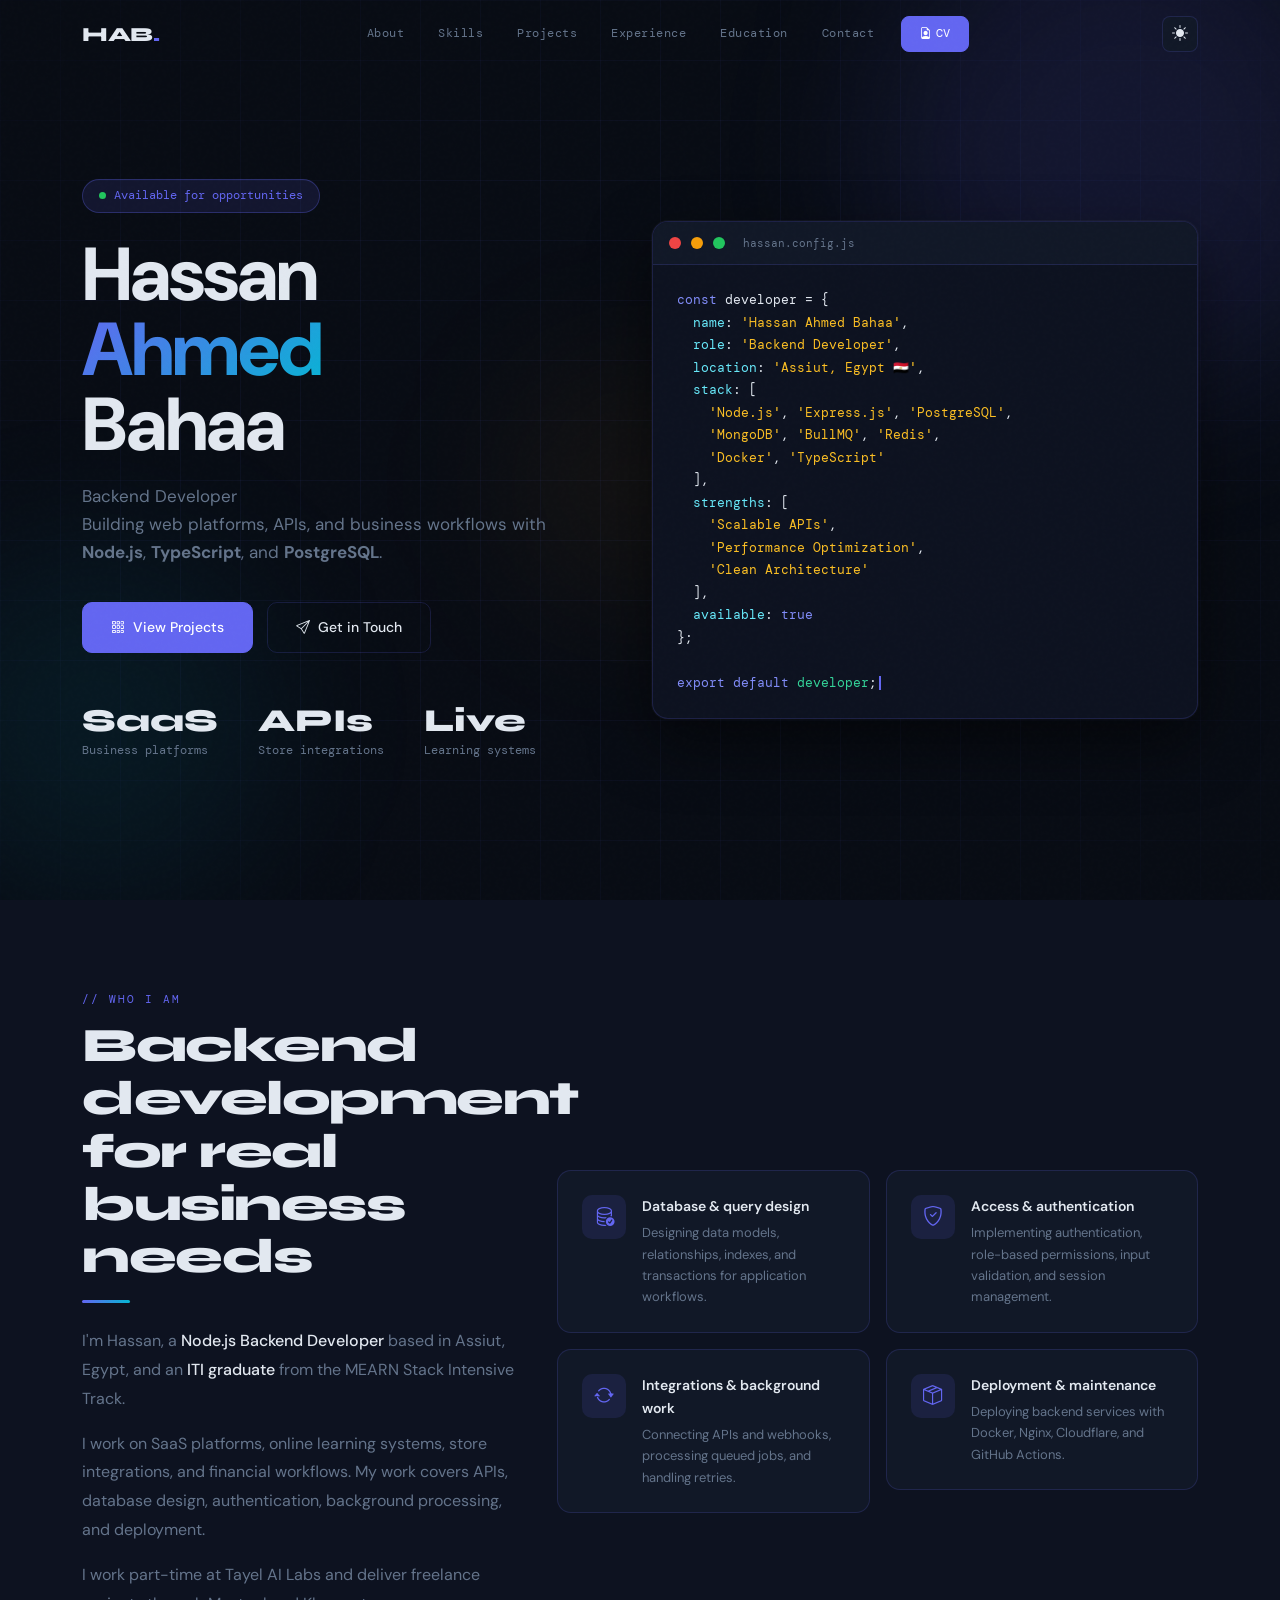
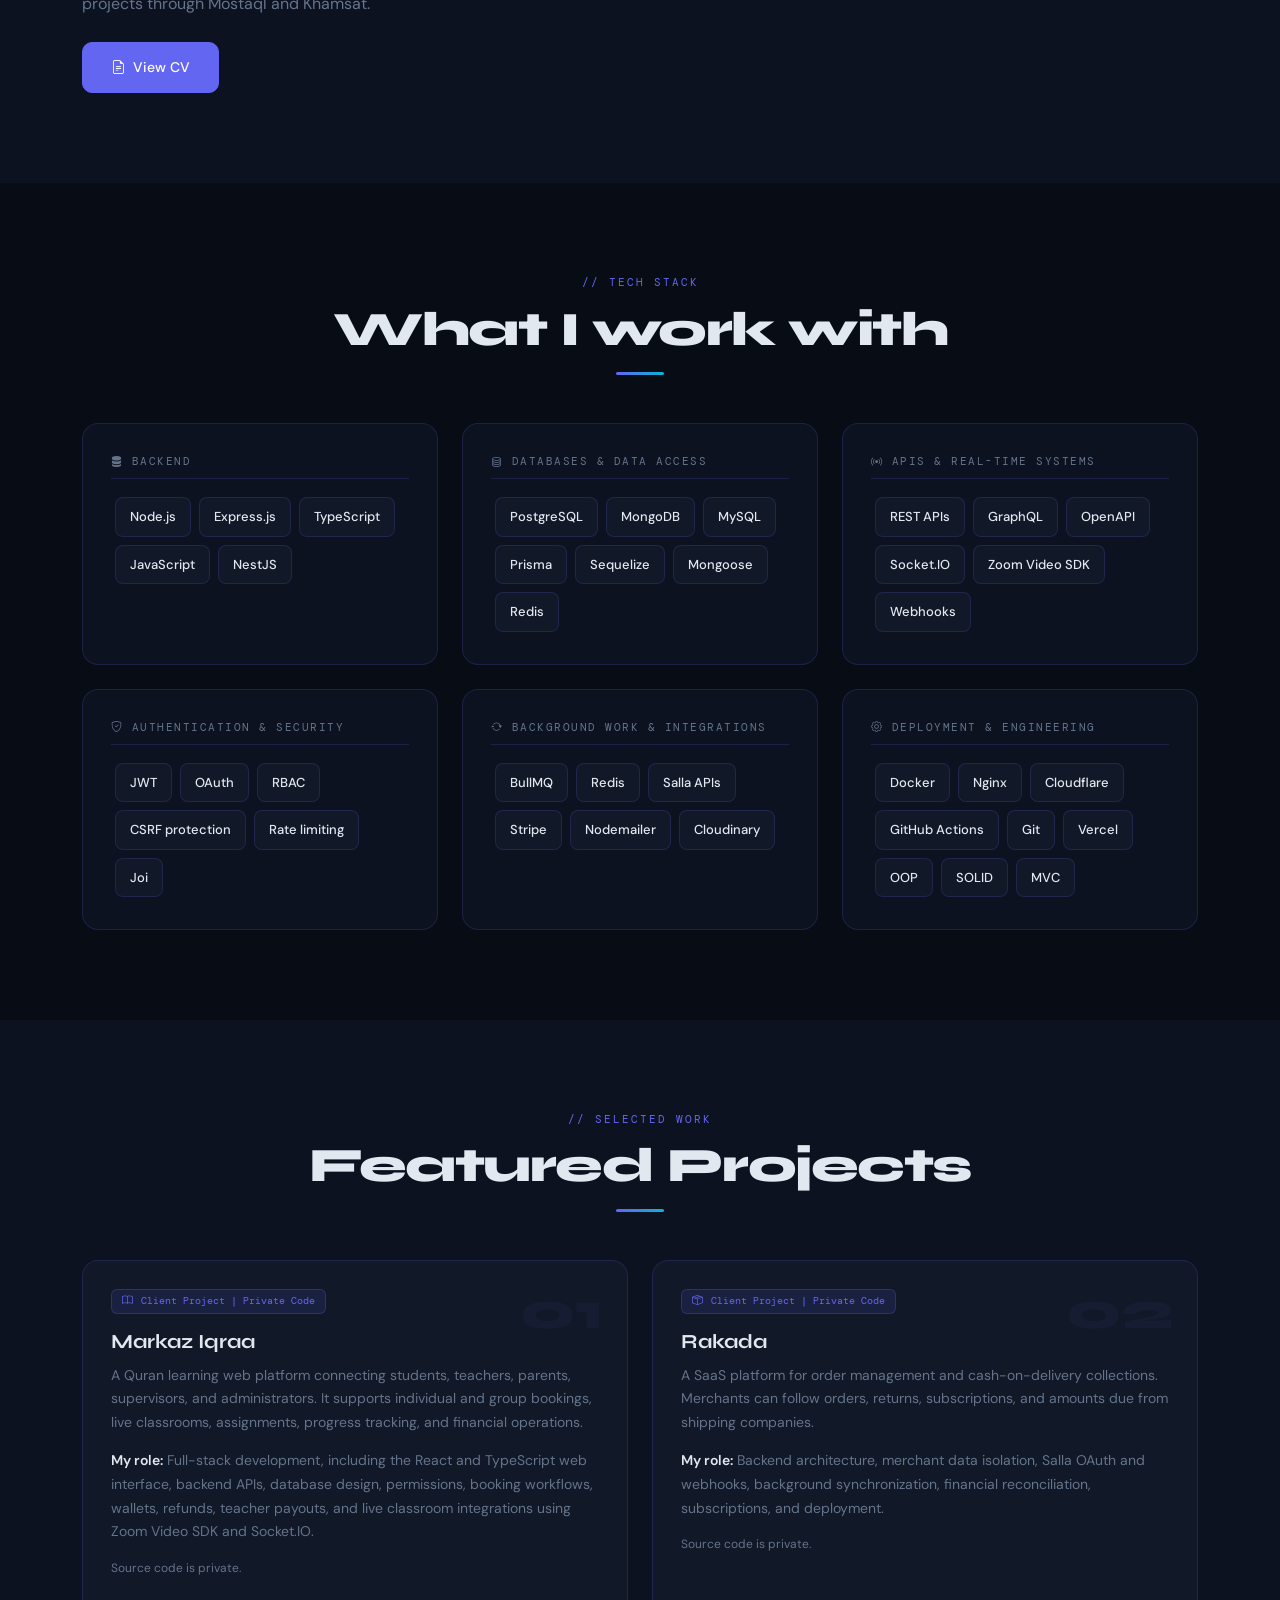
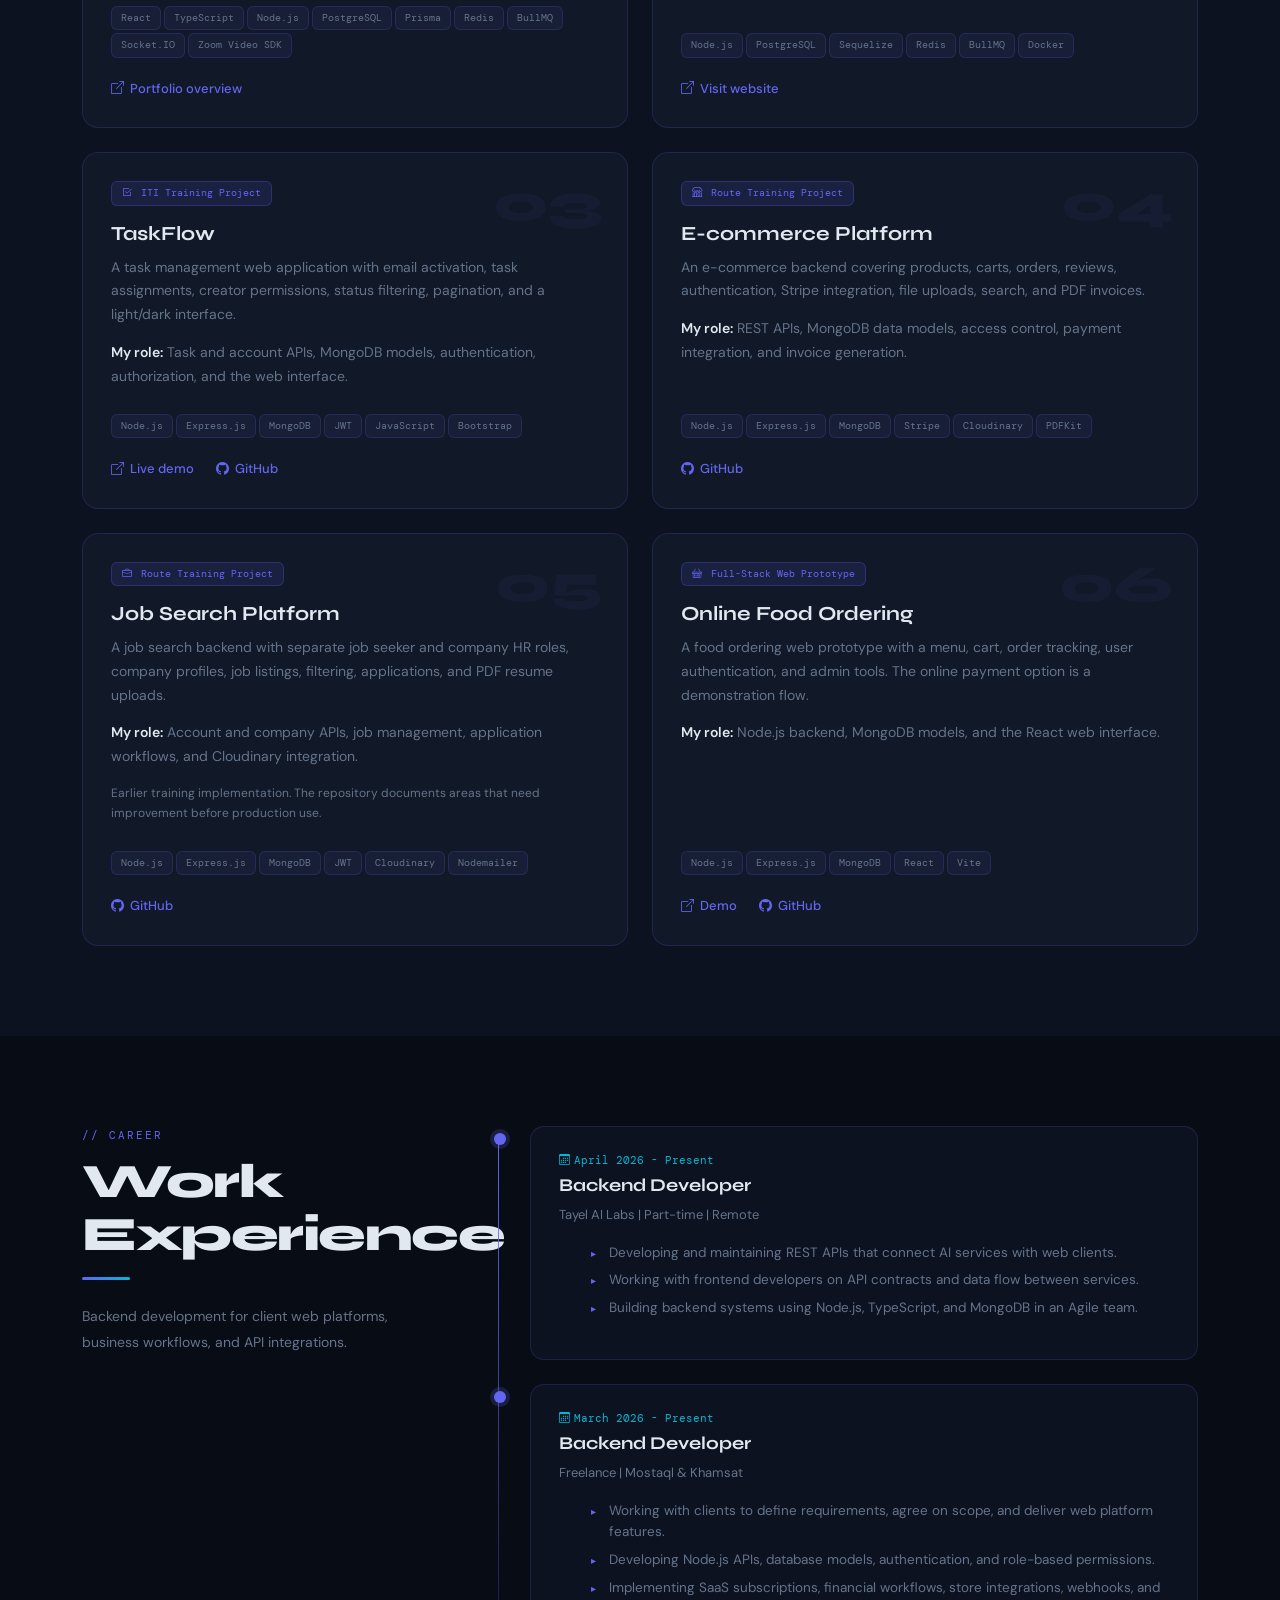
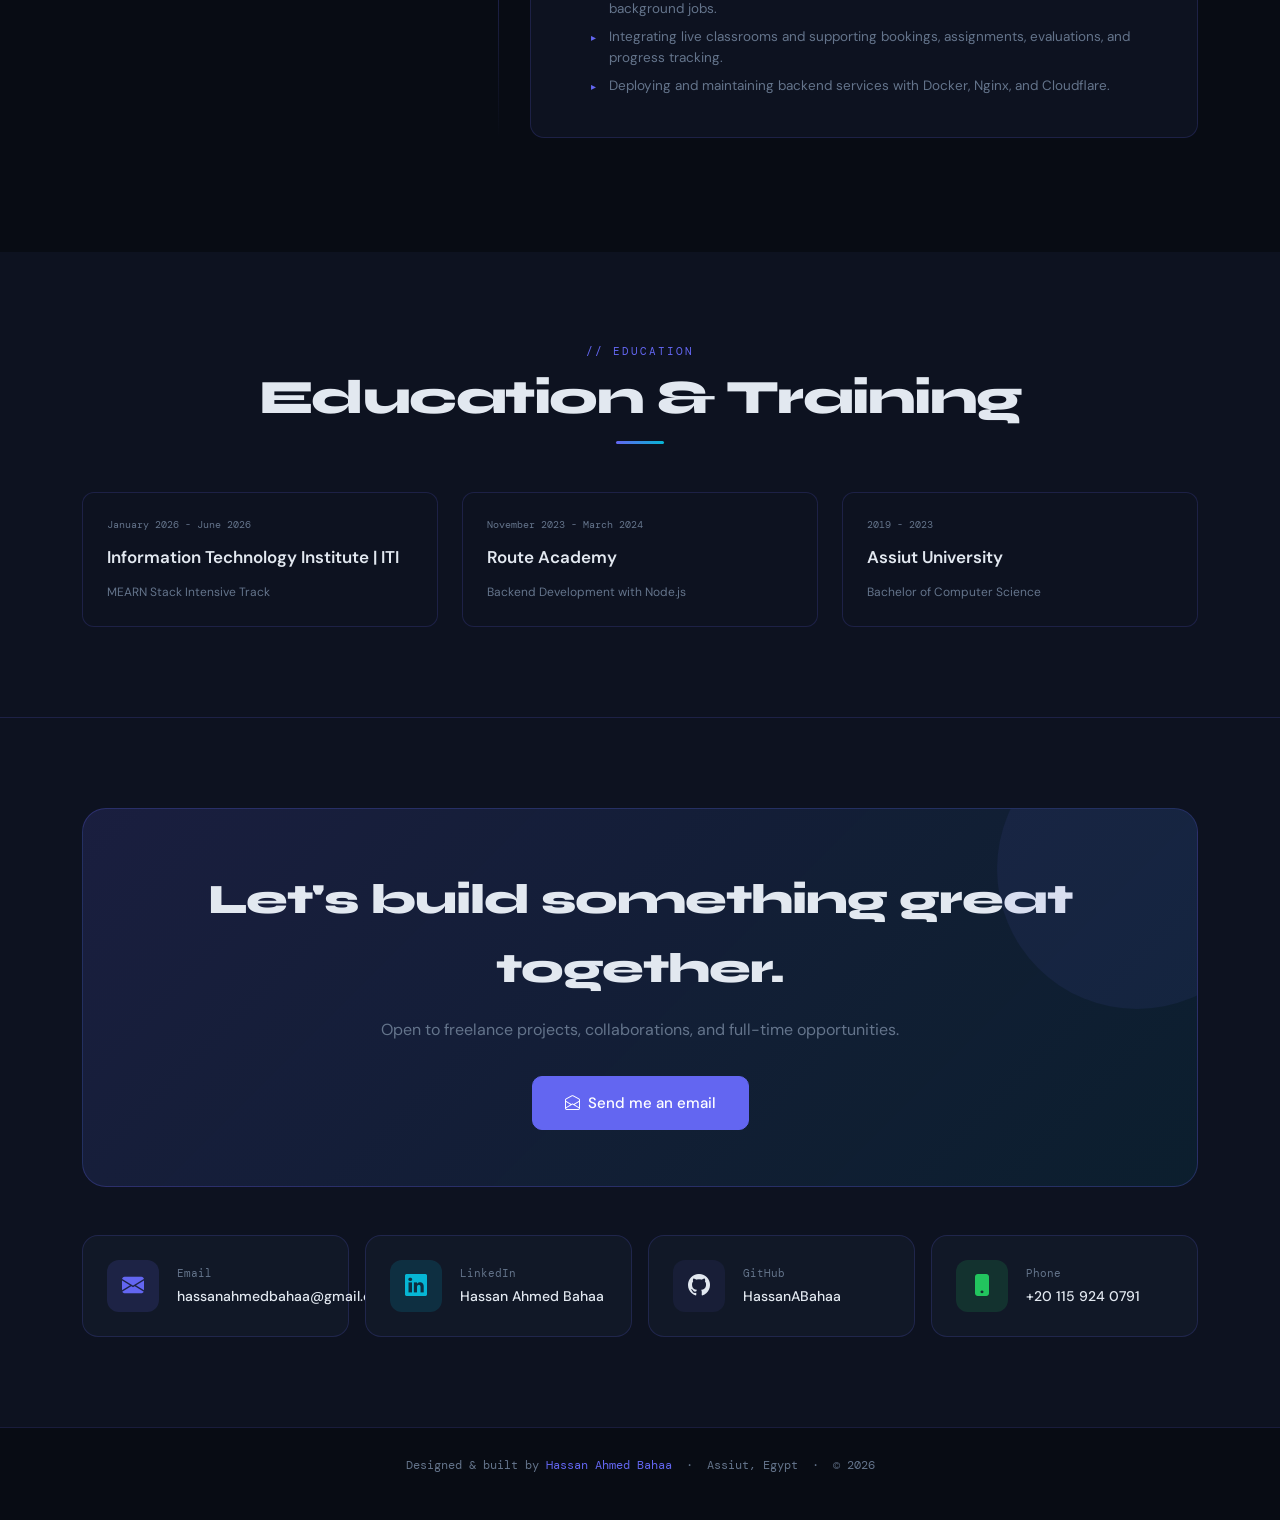
==== commit 80ee0fff: "Improve hero name readability and project card presentation" ====
--- a/index.html
+++ b/index.html
@@ -173,7 +173,7 @@
   <!-- ══════════════════════════════
      PROJECTS
 ══════════════════════════════ -->
-  <section id="projects"><div class="container"><div class="text-center mb-5 reveal"><div class="section-eyebrow">// selected work</div><h2 class="section-title">Featured Projects</h2><div class="section-divider mx-auto mt-3"></div></div><div class="row g-4"><div class="col-lg-6 reveal"><article class="project-card"><div class="project-number">01</div><div class="project-badge"><i class="bi bi-book me-1"></i>Client Project | Private Code</div><h3 class="project-title">Markaz Iqraa</h3><p class="project-desc">A Quran learning web platform connecting students, teachers, parents, supervisors, and administrators. It supports individual and group bookings, live classrooms, assignments, progress tracking, and financial operations.</p><p class="project-desc"><strong>My role:</strong> Backend development, database design, permissions, booking workflows, wallets, refunds, teacher payouts, and live classroom integrations using Zoom Video SDK and Socket.IO.</p><p class="project-note">Website frontend developed by Mayar Emad from the client&#x27;s Figma designs. Source code is private.</p><div class="project-technologies"><span class="tech-tag">Node.js</span><span class="tech-tag">PostgreSQL</span><span class="tech-tag">Prisma</span><span class="tech-tag">Redis</span><span class="tech-tag">BullMQ</span><span class="tech-tag">Socket.IO</span><span class="tech-tag">Zoom Video SDK</span></div><div class="project-actions"><a href="https://mostaql.com/u/Hassanabahaa4/portfolio" target="_blank" rel="noopener noreferrer" class="project-link"><i class="bi bi-box-arrow-up-right"></i> Portfolio overview</a></div></article></div><div class="col-lg-6 reveal"><article class="project-card"><div class="project-number">02</div><div class="project-badge"><i class="bi bi-box-seam me-1"></i>Client Project | Private Code</div><h3 class="project-title">Rakada</h3><p class="project-desc">A SaaS platform for order management and cash-on-delivery collections. Merchants can follow orders, returns, subscriptions, and amounts due from shipping companies.</p><p class="project-desc"><strong>My role:</strong> Backend architecture, merchant data isolation, Salla OAuth and webhooks, background synchronization, financial reconciliation, subscriptions, and deployment.</p><p class="project-note">Source code is private.</p><div class="project-technologies"><span class="tech-tag">Node.js</span><span class="tech-tag">PostgreSQL</span><span class="tech-tag">Sequelize</span><span class="tech-tag">Redis</span><span class="tech-tag">BullMQ</span><span class="tech-tag">Docker</span></div><div class="project-actions"><a href="https://rkada.com/" target="_blank" rel="noopener noreferrer" class="project-link"><i class="bi bi-box-arrow-up-right"></i> Visit website</a></div></article></div><div class="col-lg-6 reveal"><article class="project-card"><div class="project-number">03</div><div class="project-badge"><i class="bi bi-check2-square me-1"></i>ITI Training Project</div><h3 class="project-title">TaskFlow</h3><p class="project-desc">A task management web application with email activation, task assignments, creator permissions, status filtering, pagination, and a light/dark interface.</p><p class="project-desc"><strong>My role:</strong> Task and account APIs, MongoDB models, authentication, authorization, and the web interface.</p><div class="project-technologies"><span class="tech-tag">Node.js</span><span class="tech-tag">Express.js</span><span class="tech-tag">MongoDB</span><span class="tech-tag">JWT</span><span class="tech-tag">JavaScript</span><span class="tech-tag">Bootstrap</span></div><div class="project-actions"><a href="https://tasskfloow.netlify.app/" target="_blank" rel="noopener noreferrer" class="project-link"><i class="bi bi-box-arrow-up-right"></i> Live demo</a><a href="https://github.com/HassanABahaa/Task-Flow" target="_blank" rel="noopener noreferrer" class="project-link"><i class="bi bi-github"></i> GitHub</a></div></article></div><div class="col-lg-6 reveal"><article class="project-card"><div class="project-number">04</div><div class="project-badge"><i class="bi bi-shop me-1"></i>Route Training Project</div><h3 class="project-title">E-commerce Platform</h3><p class="project-desc">An e-commerce backend covering products, carts, orders, reviews, authentication, Stripe integration, file uploads, search, and PDF invoices.</p><p class="project-desc"><strong>My role:</strong> REST APIs, MongoDB data models, access control, payment integration, and invoice generation.</p><div class="project-technologies"><span class="tech-tag">Node.js</span><span class="tech-tag">Express.js</span><span class="tech-tag">MongoDB</span><span class="tech-tag">Stripe</span><span class="tech-tag">Cloudinary</span><span class="tech-tag">PDFKit</span></div><div class="project-actions"><a href="https://github.com/HassanABahaa/E-commerce" target="_blank" rel="noopener noreferrer" class="project-link"><i class="bi bi-github"></i> GitHub</a></div></article></div><div class="col-lg-6 reveal"><article class="project-card"><div class="project-number">05</div><div class="project-badge"><i class="bi bi-briefcase me-1"></i>Route Training Project</div><h3 class="project-title">Job Search Platform</h3><p class="project-desc">A job search backend with separate job seeker and company HR roles, company profiles, job listings, filtering, applications, and PDF resume uploads.</p><p class="project-desc"><strong>My role:</strong> Account and company APIs, job management, application workflows, and Cloudinary integration.</p><p class="project-note">Earlier training implementation. The repository documents areas that need improvement before production use.</p><div class="project-technologies"><span class="tech-tag">Node.js</span><span class="tech-tag">Express.js</span><span class="tech-tag">MongoDB</span><span class="tech-tag">JWT</span><span class="tech-tag">Cloudinary</span><span class="tech-tag">Nodemailer</span></div><div class="project-actions"><a href="https://github.com/HassanABahaa/Job-Search-Backend" target="_blank" rel="noopener noreferrer" class="project-link"><i class="bi bi-github"></i> GitHub</a></div></article></div><div class="col-lg-6 reveal"><article class="project-card"><div class="project-number">06</div><div class="project-badge"><i class="bi bi-basket me-1"></i>Full-Stack Web Prototype</div><h3 class="project-title">Online Food Ordering</h3><p class="project-desc">A food ordering web prototype with a menu, cart, order tracking, user authentication, and admin tools. The online payment option is a demonstration flow.</p><p class="project-desc"><strong>My role:</strong> Node.js backend, MongoDB models, and the React web interface.</p><div class="project-technologies"><span class="tech-tag">Node.js</span><span class="tech-tag">Express.js</span><span class="tech-tag">MongoDB</span><span class="tech-tag">React</span><span class="tech-tag">Vite</span></div><div class="project-actions"><a href="https://online-food-ordering-frontend-six.vercel.app/" target="_blank" rel="noopener noreferrer" class="project-link"><i class="bi bi-box-arrow-up-right"></i> Demo</a><a href="https://github.com/HassanABahaa/Online-Food-Ordering" target="_blank" rel="noopener noreferrer" class="project-link"><i class="bi bi-github"></i> GitHub</a></div></article></div></div></div></section>
+  <section id="projects"><div class="container"><div class="text-center mb-5 reveal"><div class="section-eyebrow">// selected work</div><h2 class="section-title">Featured Projects</h2><div class="section-divider mx-auto mt-3"></div></div><div class="row g-4"><div class="col-lg-6 reveal"><article class="project-card"><div class="project-number">01</div><div class="project-badge"><i class="bi bi-book me-1"></i>Client Project | Private Code</div><h3 class="project-title">Markaz Iqraa</h3><p class="project-desc">A Quran learning web platform connecting students, teachers, parents, supervisors, and administrators. It supports individual and group bookings, live classrooms, assignments, progress tracking, and financial operations.</p><p class="project-desc"><strong>My role:</strong> Full-stack development, including the React and TypeScript web interface, backend APIs, database design, permissions, booking workflows, wallets, refunds, teacher payouts, and live classroom integrations using Zoom Video SDK and Socket.IO.</p><p class="project-note">Source code is private.</p><div class="project-technologies"><span class="tech-tag">React</span><span class="tech-tag">TypeScript</span><span class="tech-tag">Node.js</span><span class="tech-tag">PostgreSQL</span><span class="tech-tag">Prisma</span><span class="tech-tag">Redis</span><span class="tech-tag">BullMQ</span><span class="tech-tag">Socket.IO</span><span class="tech-tag">Zoom Video SDK</span></div><div class="project-actions"><a href="https://mostaql.com/u/Hassanabahaa4/portfolio" target="_blank" rel="noopener noreferrer" class="project-link"><i class="bi bi-box-arrow-up-right"></i> Portfolio overview</a></div></article></div><div class="col-lg-6 reveal"><article class="project-card"><div class="project-number">02</div><div class="project-badge"><i class="bi bi-box-seam me-1"></i>Client Project | Private Code</div><h3 class="project-title">Rakada</h3><p class="project-desc">A SaaS platform for order management and cash-on-delivery collections. Merchants can follow orders, returns, subscriptions, and amounts due from shipping companies.</p><p class="project-desc"><strong>My role:</strong> Backend architecture, merchant data isolation, Salla OAuth and webhooks, background synchronization, financial reconciliation, subscriptions, and deployment.</p><p class="project-note">Source code is private.</p><div class="project-technologies"><span class="tech-tag">Node.js</span><span class="tech-tag">PostgreSQL</span><span class="tech-tag">Sequelize</span><span class="tech-tag">Redis</span><span class="tech-tag">BullMQ</span><span class="tech-tag">Docker</span></div><div class="project-actions"><a href="https://rkada.com/" target="_blank" rel="noopener noreferrer" class="project-link"><i class="bi bi-box-arrow-up-right"></i> Visit website</a></div></article></div><div class="col-lg-6 reveal"><article class="project-card"><div class="project-number">03</div><div class="project-badge"><i class="bi bi-check2-square me-1"></i>ITI Training Project</div><h3 class="project-title">TaskFlow</h3><p class="project-desc">A task management web application with email activation, task assignments, creator permissions, status filtering, pagination, and a light/dark interface.</p><p class="project-desc"><strong>My role:</strong> Task and account APIs, MongoDB models, authentication, authorization, and the web interface.</p><div class="project-technologies"><span class="tech-tag">Node.js</span><span class="tech-tag">Express.js</span><span class="tech-tag">MongoDB</span><span class="tech-tag">JWT</span><span class="tech-tag">JavaScript</span><span class="tech-tag">Bootstrap</span></div><div class="project-actions"><a href="https://tasskfloow.netlify.app/" target="_blank" rel="noopener noreferrer" class="project-link"><i class="bi bi-box-arrow-up-right"></i> Live demo</a><a href="https://github.com/HassanABahaa/Task-Flow" target="_blank" rel="noopener noreferrer" class="project-link"><i class="bi bi-github"></i> GitHub</a></div></article></div><div class="col-lg-6 reveal"><article class="project-card"><div class="project-number">04</div><div class="project-badge"><i class="bi bi-shop me-1"></i>Route Training Project</div><h3 class="project-title">E-commerce Platform</h3><p class="project-desc">An e-commerce backend covering products, carts, orders, reviews, authentication, Stripe integration, file uploads, search, and PDF invoices.</p><p class="project-desc"><strong>My role:</strong> REST APIs, MongoDB data models, access control, payment integration, and invoice generation.</p><div class="project-technologies"><span class="tech-tag">Node.js</span><span class="tech-tag">Express.js</span><span class="tech-tag">MongoDB</span><span class="tech-tag">Stripe</span><span class="tech-tag">Cloudinary</span><span class="tech-tag">PDFKit</span></div><div class="project-actions"><a href="https://github.com/HassanABahaa/E-commerce" target="_blank" rel="noopener noreferrer" class="project-link"><i class="bi bi-github"></i> GitHub</a></div></article></div><div class="col-lg-6 reveal"><article class="project-card"><div class="project-number">05</div><div class="project-badge"><i class="bi bi-briefcase me-1"></i>Route Training Project</div><h3 class="project-title">Job Search Platform</h3><p class="project-desc">A job search backend with separate job seeker and company HR roles, company profiles, job listings, filtering, applications, and PDF resume uploads.</p><p class="project-desc"><strong>My role:</strong> Account and company APIs, job management, application workflows, and Cloudinary integration.</p><p class="project-note">Earlier training implementation. The repository documents areas that need improvement before production use.</p><div class="project-technologies"><span class="tech-tag">Node.js</span><span class="tech-tag">Express.js</span><span class="tech-tag">MongoDB</span><span class="tech-tag">JWT</span><span class="tech-tag">Cloudinary</span><span class="tech-tag">Nodemailer</span></div><div class="project-actions"><a href="https://github.com/HassanABahaa/Job-Search-Backend" target="_blank" rel="noopener noreferrer" class="project-link"><i class="bi bi-github"></i> GitHub</a></div></article></div><div class="col-lg-6 reveal"><article class="project-card"><div class="project-number">06</div><div class="project-badge"><i class="bi bi-basket me-1"></i>Full-Stack Web Prototype</div><h3 class="project-title">Online Food Ordering</h3><p class="project-desc">A food ordering web prototype with a menu, cart, order tracking, user authentication, and admin tools. The online payment option is a demonstration flow.</p><p class="project-desc"><strong>My role:</strong> Node.js backend, MongoDB models, and the React web interface.</p><div class="project-technologies"><span class="tech-tag">Node.js</span><span class="tech-tag">Express.js</span><span class="tech-tag">MongoDB</span><span class="tech-tag">React</span><span class="tech-tag">Vite</span></div><div class="project-actions"><a href="https://online-food-ordering-frontend-six.vercel.app/" target="_blank" rel="noopener noreferrer" class="project-link"><i class="bi bi-box-arrow-up-right"></i> Demo</a><a href="https://github.com/HassanABahaa/Online-Food-Ordering" target="_blank" rel="noopener noreferrer" class="project-link"><i class="bi bi-github"></i> GitHub</a></div></article></div></div></div></section>
 
 
   <!-- ══════════════════════════════
--- a/style.css
+++ b/style.css
@@ -228,9 +228,9 @@
 @keyframes pulse { 0%,100%{opacity:1} 50%{opacity:.3} }
 
 .hero-h1 {
-  font-family: 'Syne', sans-serif;
+  font-family: 'DM Sans', sans-serif;
   font-weight: 800;
-  font-size: clamp(42px, 7vw, 80px);
+  font-size: calc(clamp(42px, 7vw, 80px) - 5px);
   line-height: 1.0;
   letter-spacing: -2px;
   color: var(--text);
@@ -729,7 +729,7 @@
   .hero-stats  { gap: 24px; }
   .cta-block   { padding: 36px 24px; }
   .timeline    { padding-left: 20px; }
-  .hero-h1     { font-size: clamp(38px, 12vw, 60px); }
+  .hero-h1     { font-size: calc(clamp(38px, 12vw, 60px) - 5px); }
 }
 
 /* Updated portfolio content */
@@ -744,3 +744,10 @@
 .education-card { height: 100%; padding: 24px; }
 .education-card .info-card-title { margin: 12px 0; font-size: 17px; line-height: 1.5; }
 .education-card .info-card-date { margin: 0; line-height: 1.6; }
+
+/* Keep project labels clear of the decorative card number. */
+.project-card .project-badge {
+  align-self: flex-start;
+  max-width: calc(100% - 70px);
+  flex-wrap: wrap;
+}
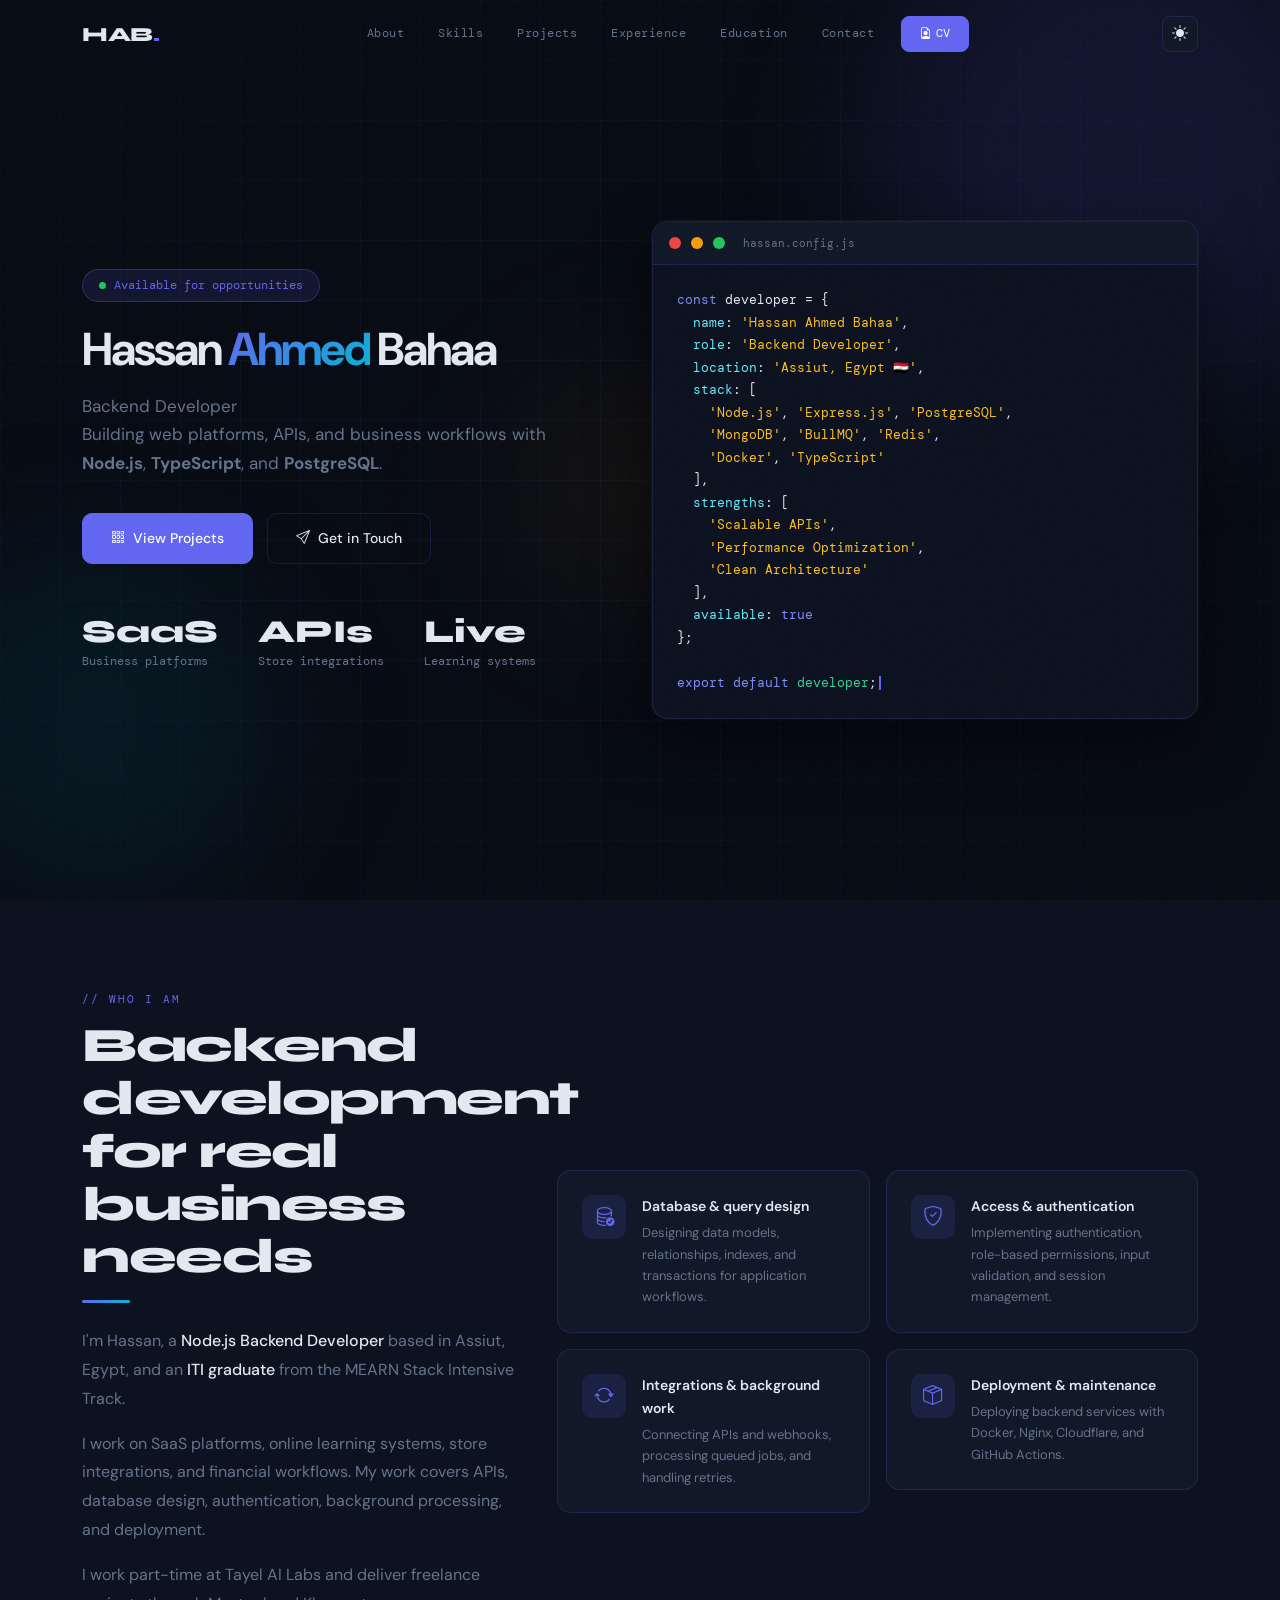
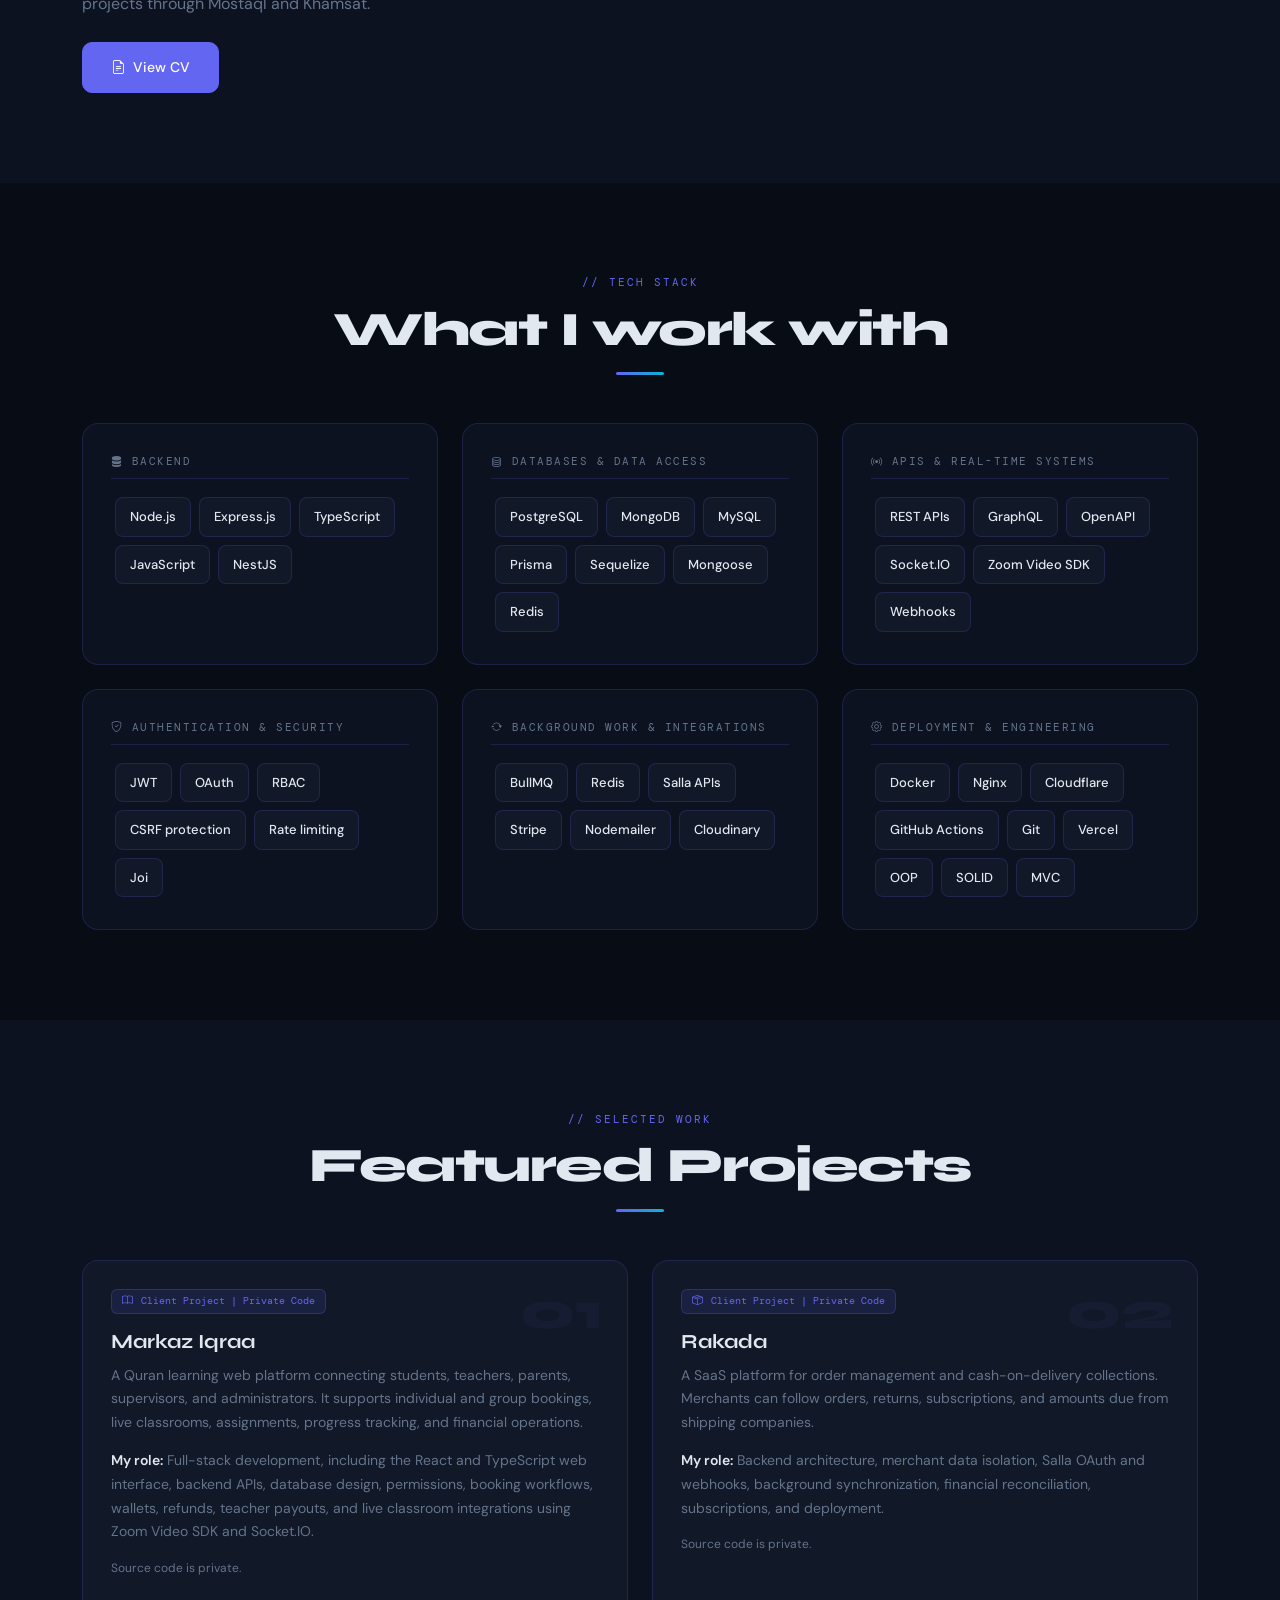
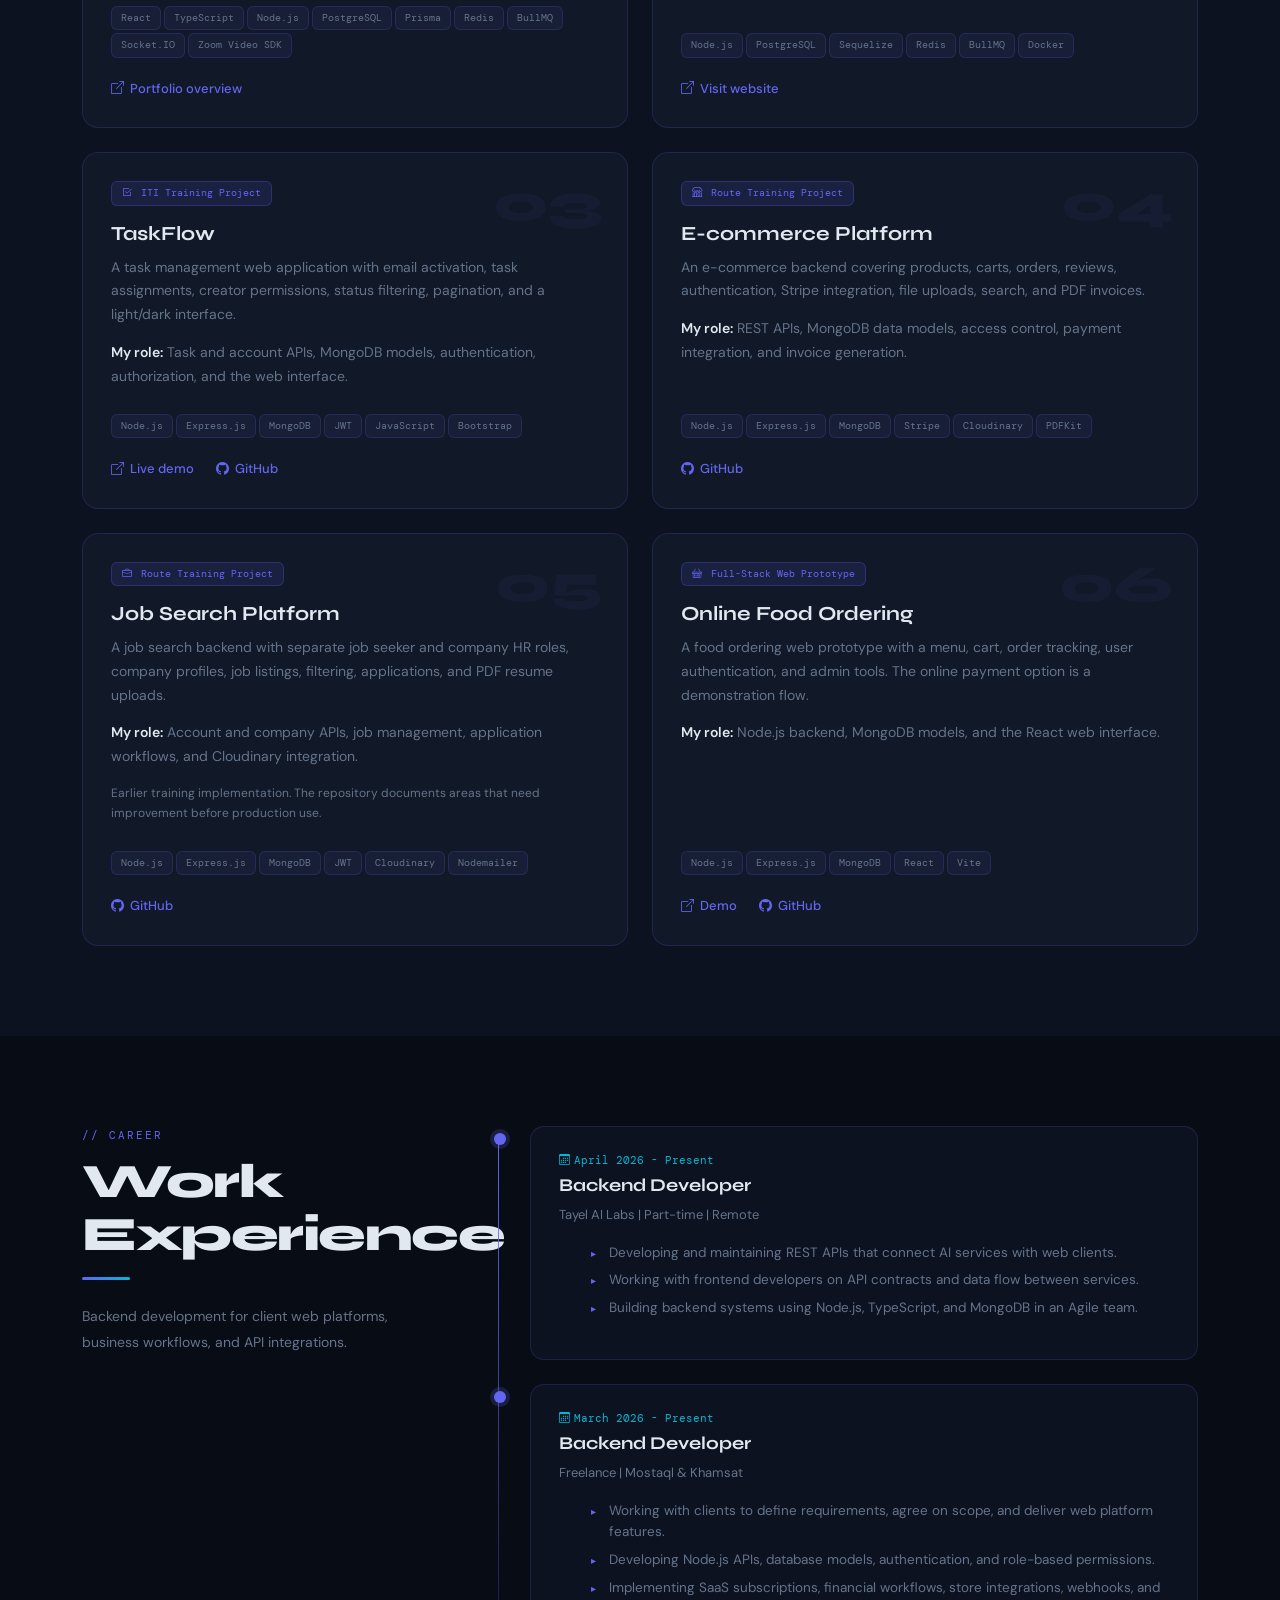
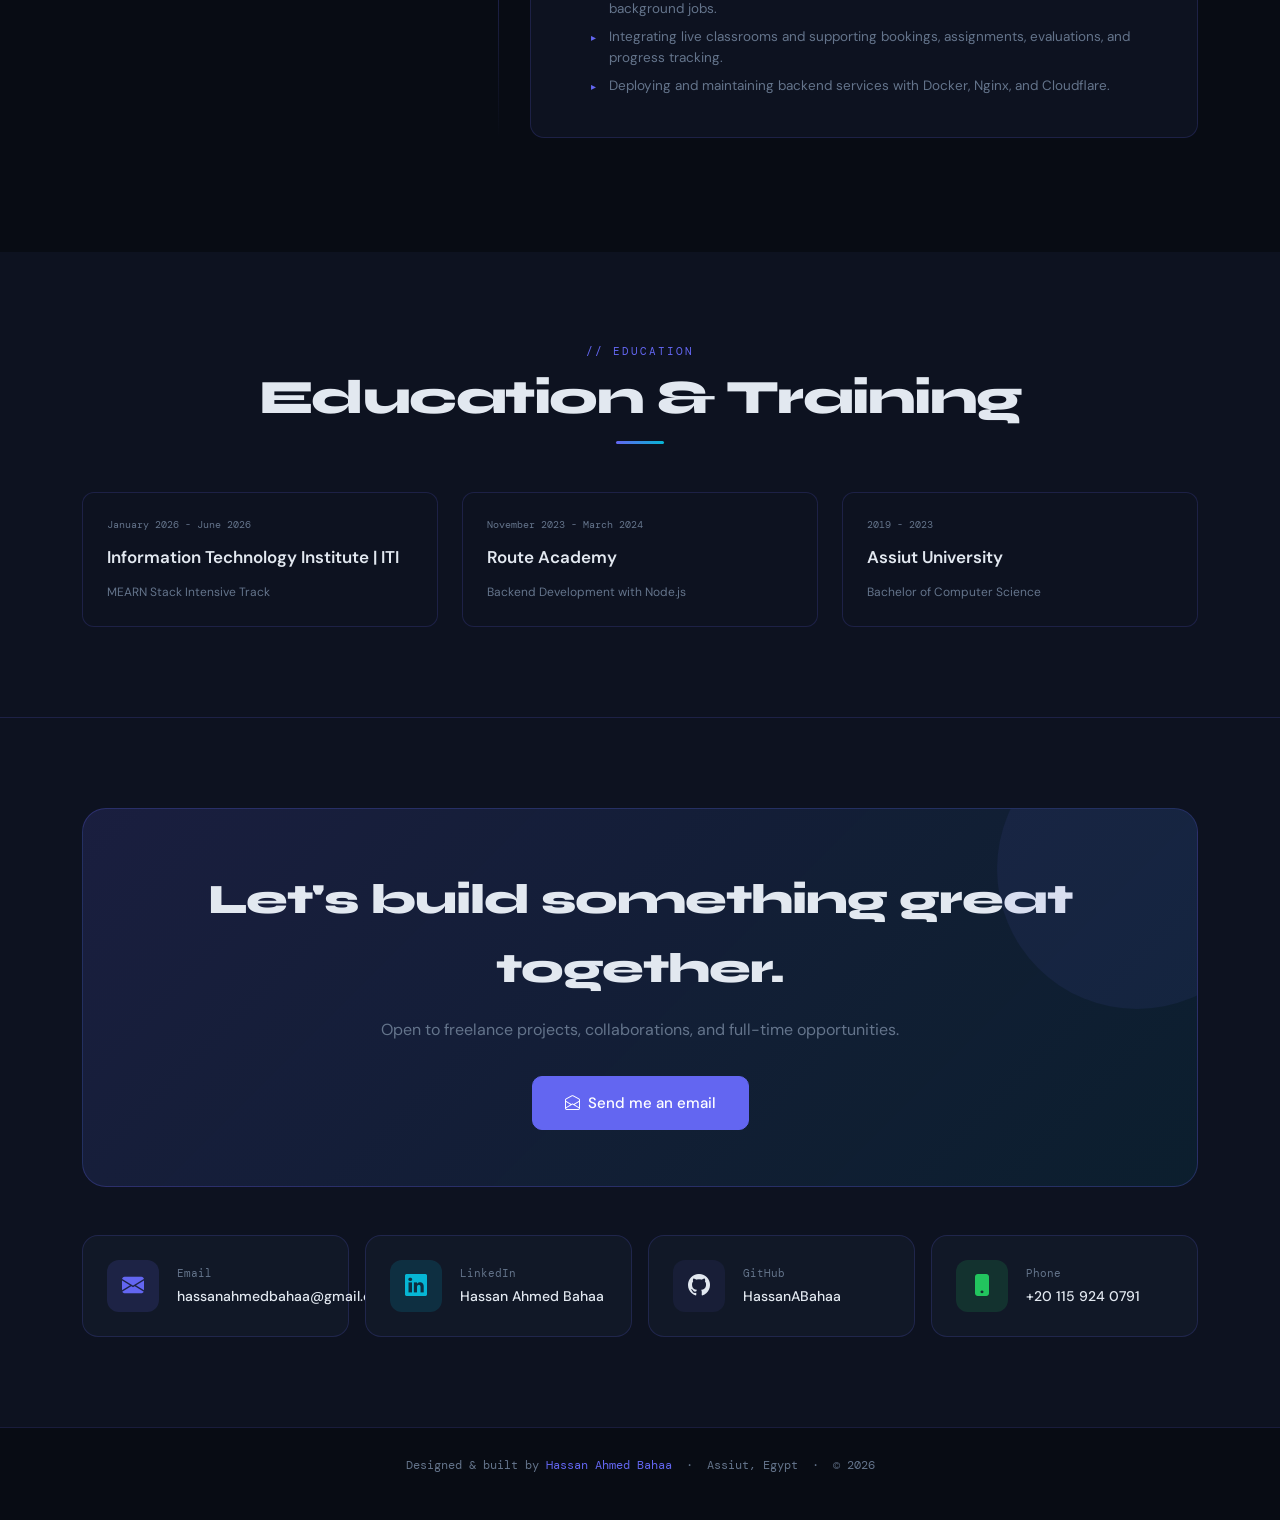
==== commit d0985c33: "Show the full hero name on one responsive line" ====
--- a/index.html
+++ b/index.html
@@ -86,11 +86,7 @@
             Available for opportunities
           </div>
 
-          <h1 class="hero-h1">
-            Hassan<br>
-            <span class="gradient-text">Ahmed</span><br>
-            Bahaa
-          </h1>
+          <h1 class="hero-h1">Hassan <span class="gradient-text">Ahmed</span> Bahaa</h1>
 
           <p class="hero-sub"><span id="typedRole">Backend Developer</span><br>
             Building web platforms, APIs, and business workflows with <strong>Node.js</strong>, <strong>TypeScript</strong>, and <strong>PostgreSQL</strong>.
--- a/style.css
+++ b/style.css
@@ -229,8 +229,9 @@
 
 .hero-h1 {
   font-family: 'DM Sans', sans-serif;
-  font-weight: 800;
-  font-size: calc(clamp(42px, 7vw, 80px) - 5px);
+  font-weight: 700;
+  font-size: clamp(30px, 3.6vw, 56px);
+  white-space: nowrap;
   line-height: 1.0;
   letter-spacing: -2px;
   color: var(--text);
@@ -729,7 +730,7 @@
   .hero-stats  { gap: 24px; }
   .cta-block   { padding: 36px 24px; }
   .timeline    { padding-left: 20px; }
-  .hero-h1     { font-size: calc(clamp(38px, 12vw, 60px) - 5px); }
+  .hero-h1     { font-size: clamp(24px, 7.3vw, 44px); }
 }
 
 /* Updated portfolio content */
@@ -751,3 +752,5 @@
   max-width: calc(100% - 70px);
   flex-wrap: wrap;
 }
+
+
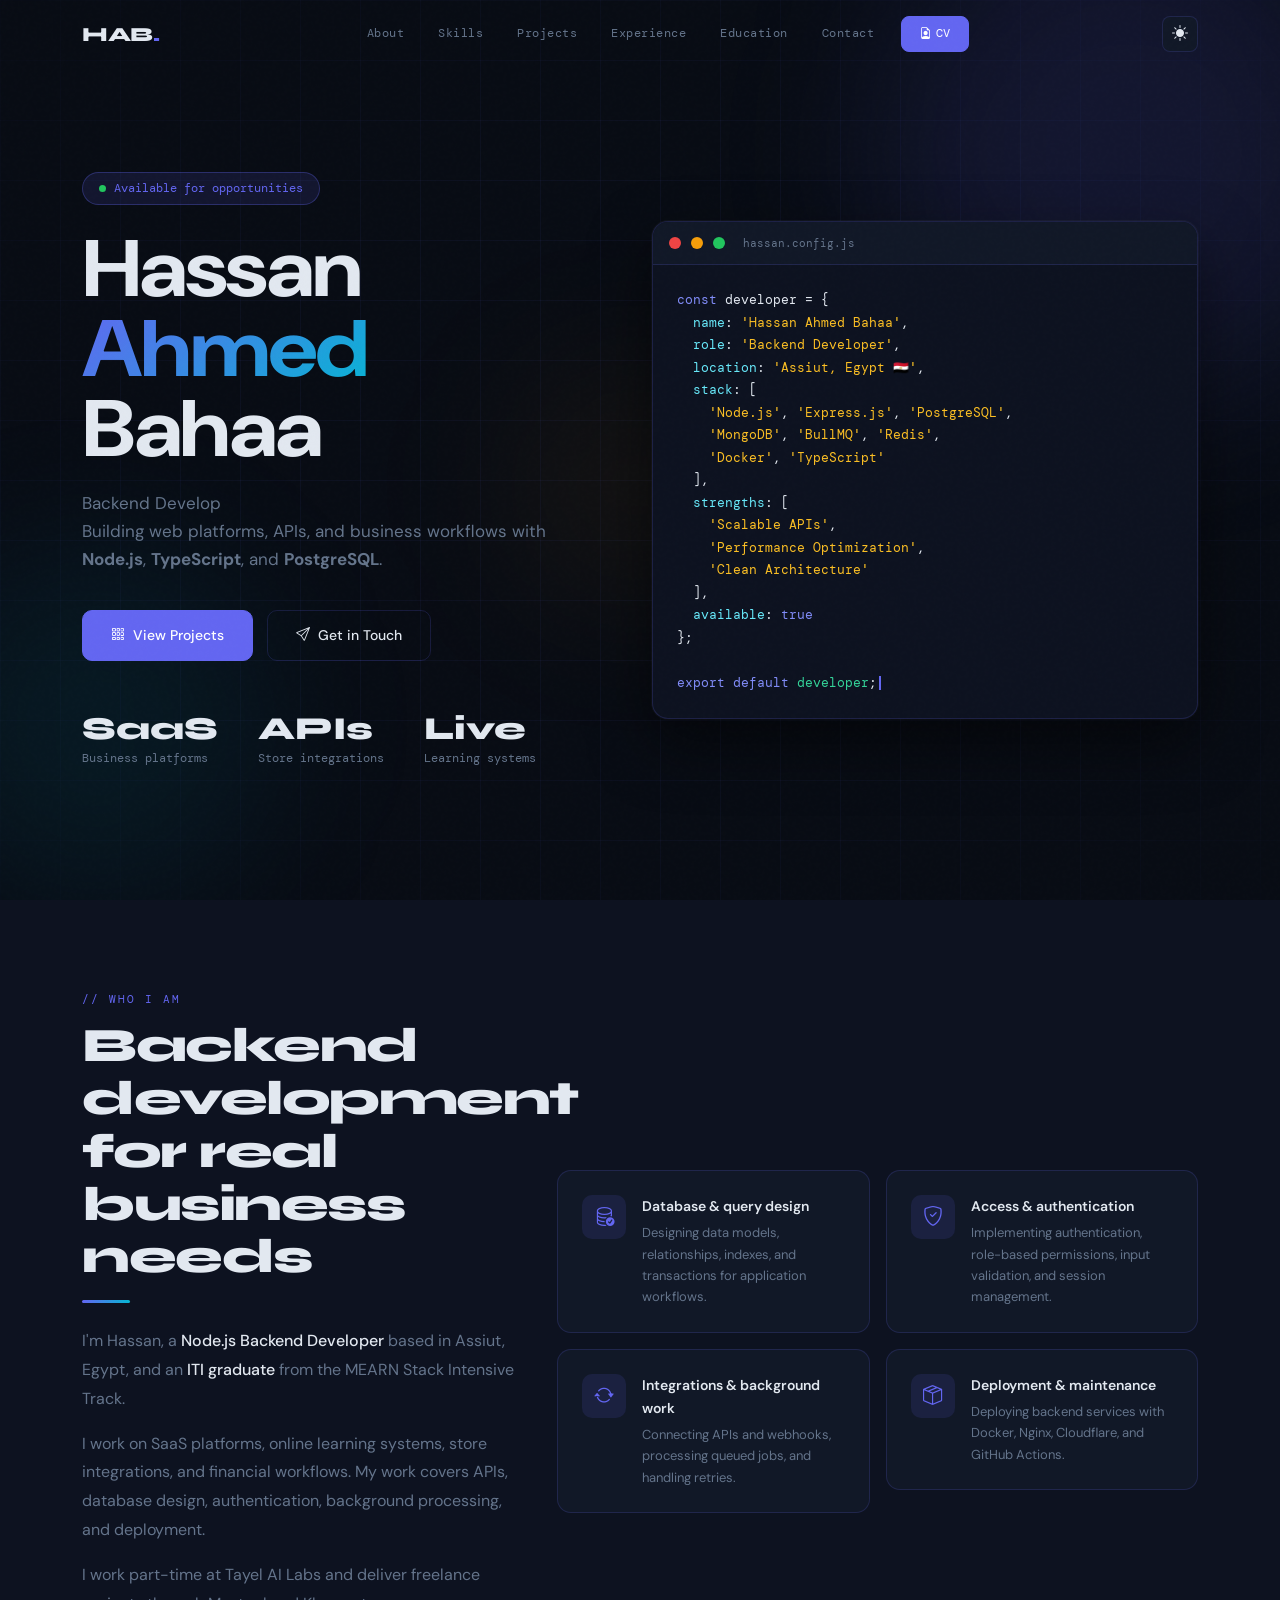
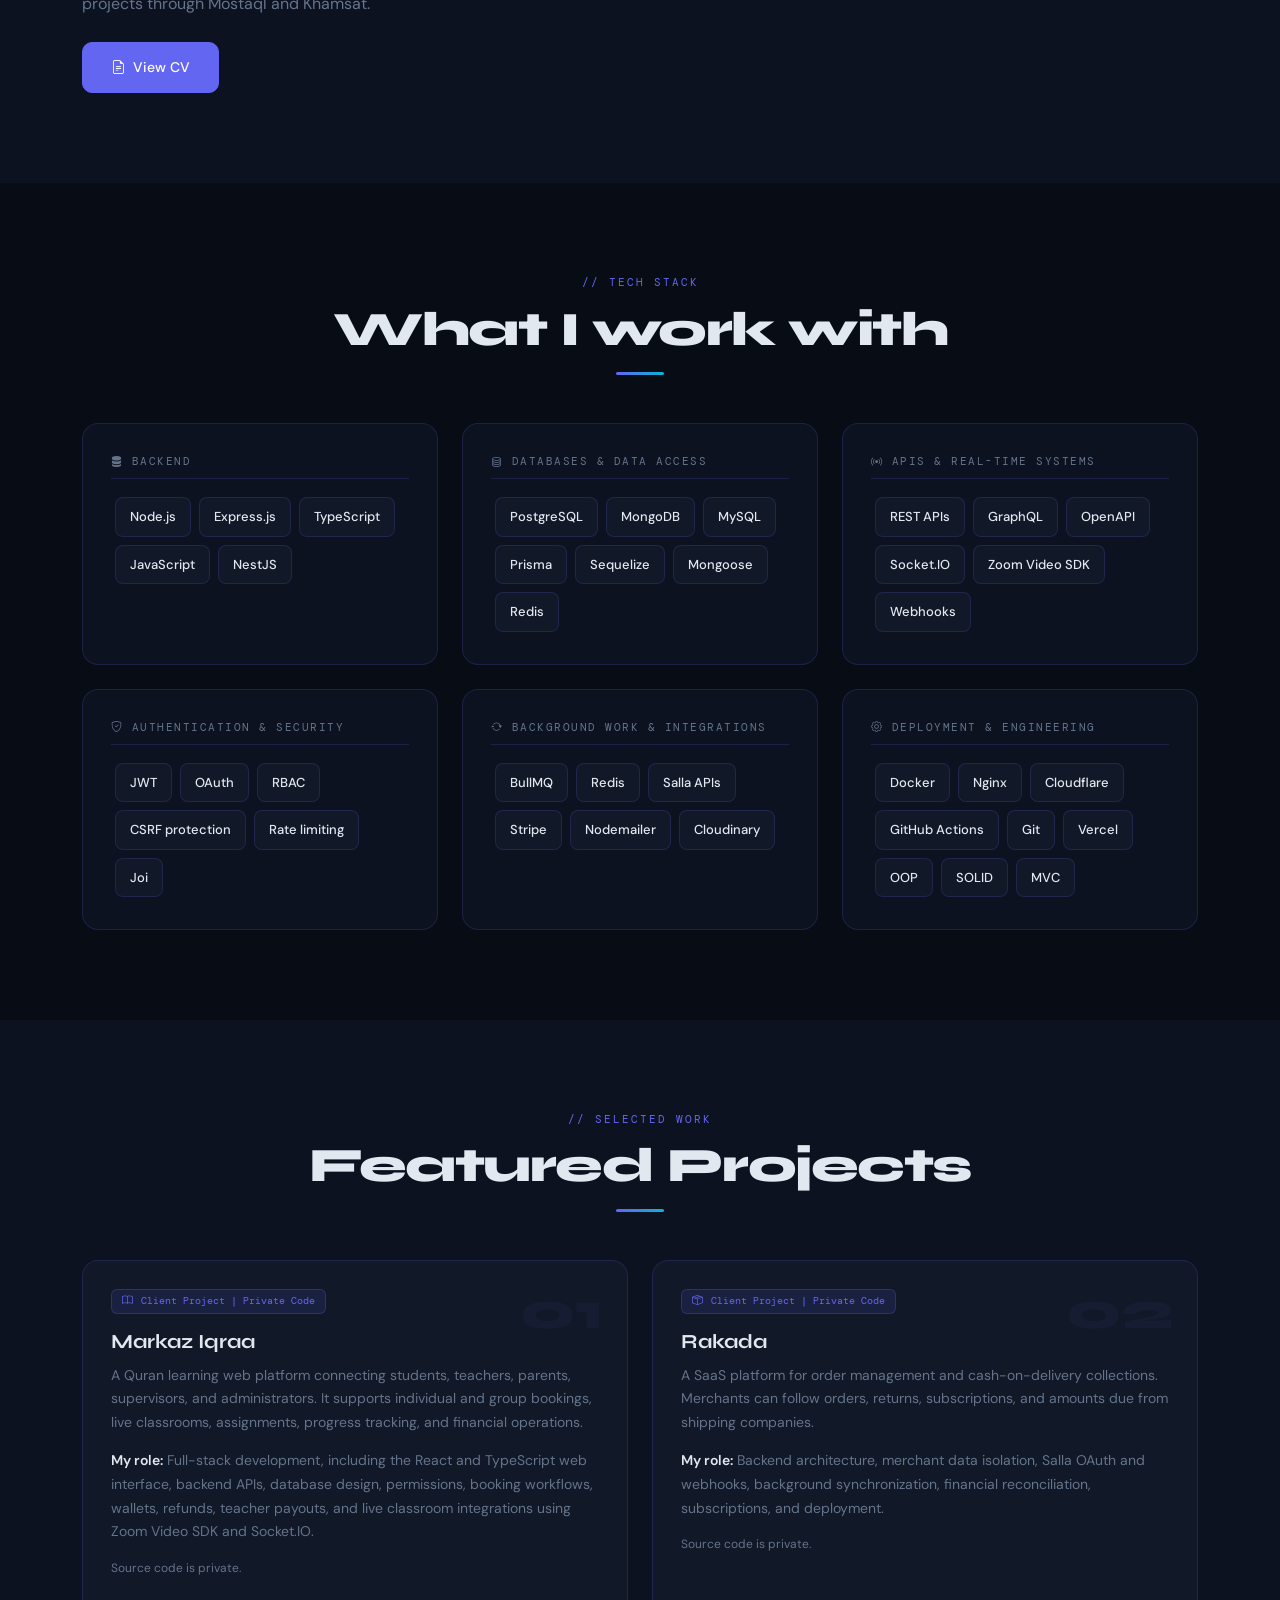
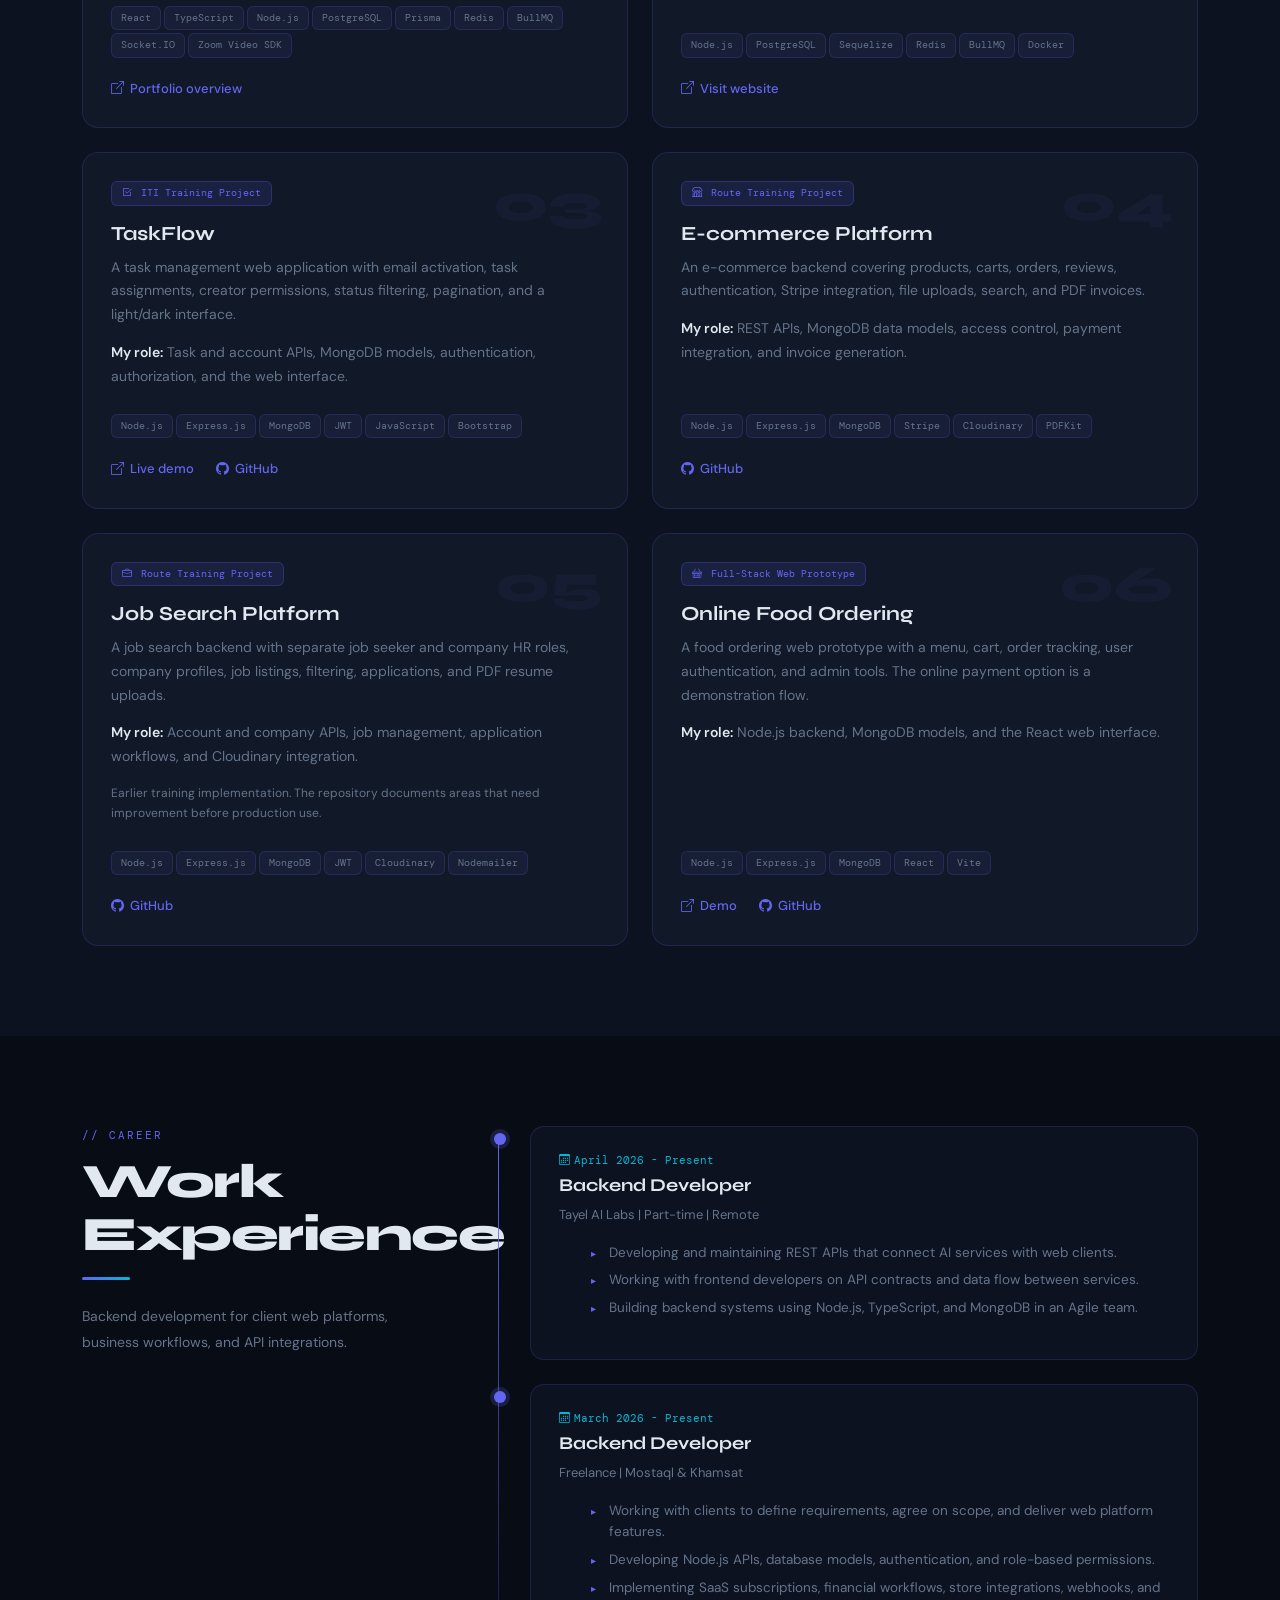
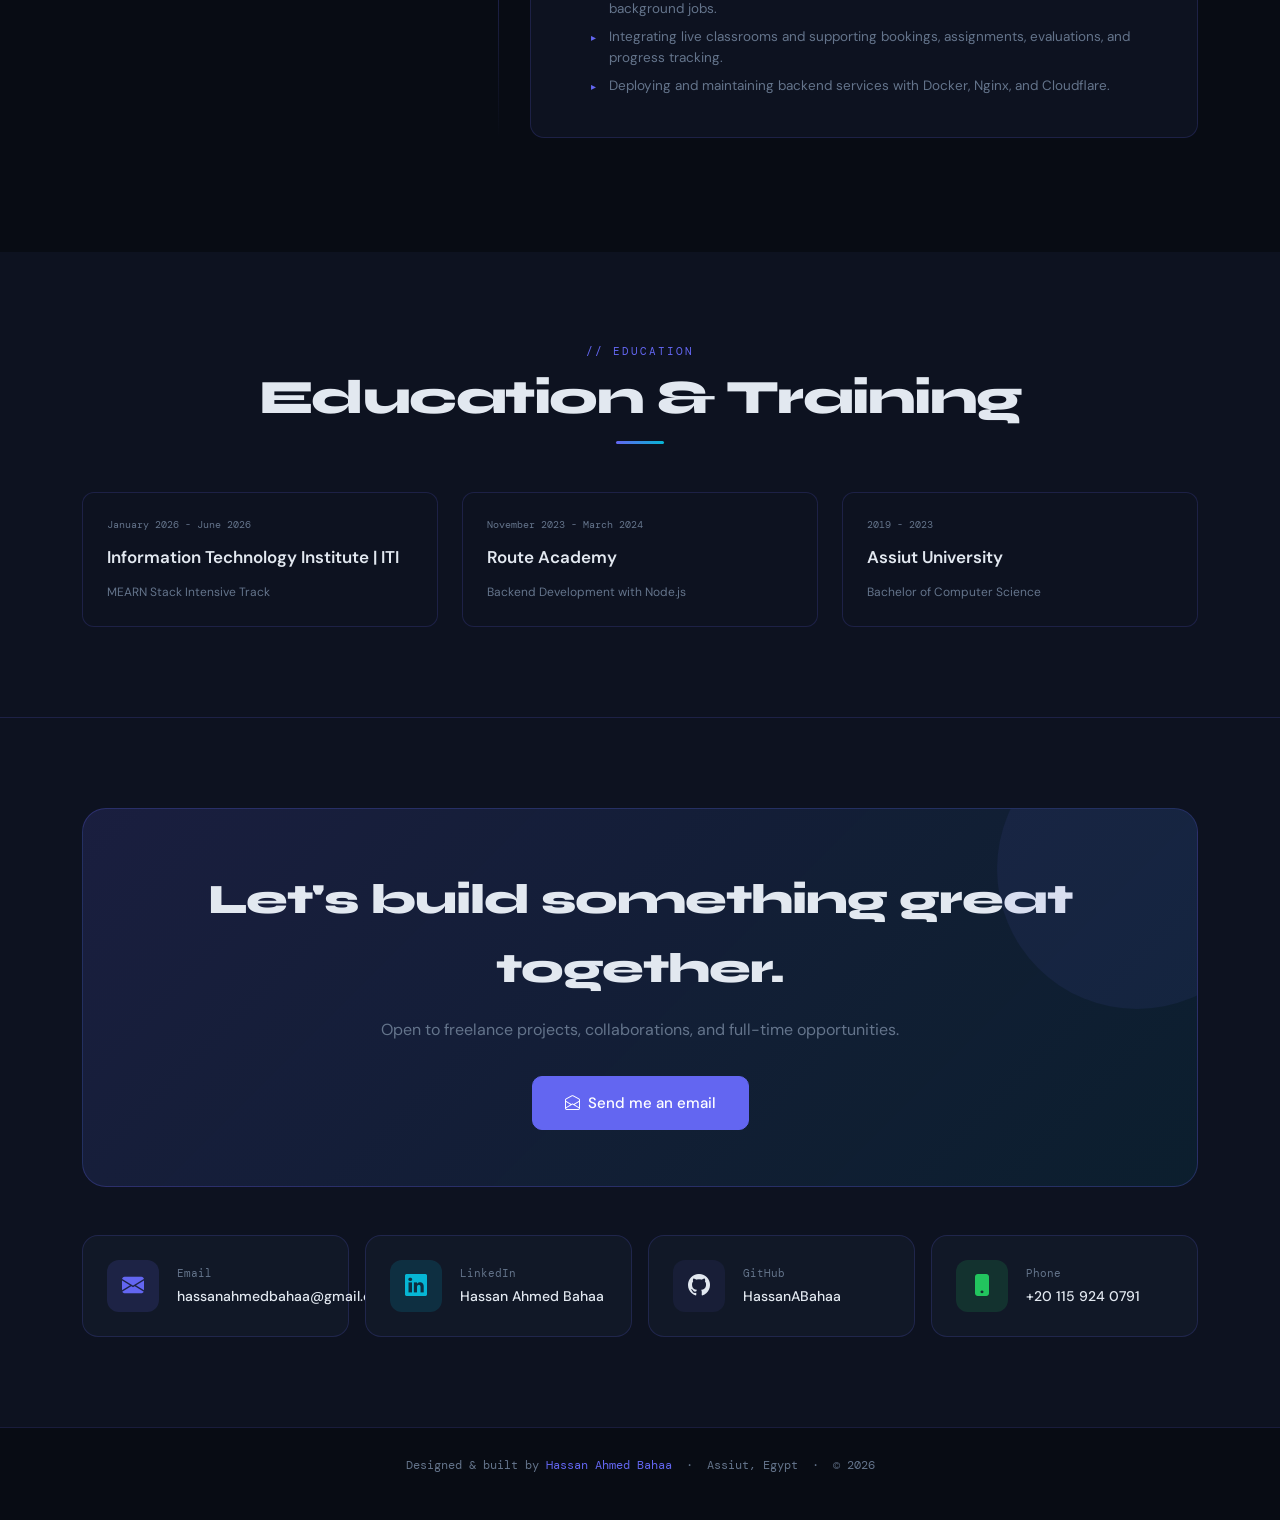
==== commit 898fb000: "Restore the previous three-line hero name" ====
--- a/index.html
+++ b/index.html
@@ -86,7 +86,11 @@
             Available for opportunities
           </div>
 
-          <h1 class="hero-h1">Hassan <span class="gradient-text">Ahmed</span> Bahaa</h1>
+          <h1 class="hero-h1">
+            Hassan<br>
+            <span class="gradient-text">Ahmed</span><br>
+            Bahaa
+          </h1>
 
           <p class="hero-sub"><span id="typedRole">Backend Developer</span><br>
             Building web platforms, APIs, and business workflows with <strong>Node.js</strong>, <strong>TypeScript</strong>, and <strong>PostgreSQL</strong>.
--- a/style.css
+++ b/style.css
@@ -228,10 +228,9 @@
 @keyframes pulse { 0%,100%{opacity:1} 50%{opacity:.3} }
 
 .hero-h1 {
-  font-family: 'DM Sans', sans-serif;
+  font-family: 'DM Sans', sans-serif;
   font-weight: 700;
-  font-size: clamp(30px, 3.6vw, 56px);
-  white-space: nowrap;
+  font-size: clamp(42px, 7vw, 80px);
   line-height: 1.0;
   letter-spacing: -2px;
   color: var(--text);
@@ -730,7 +729,7 @@
   .hero-stats  { gap: 24px; }
   .cta-block   { padding: 36px 24px; }
   .timeline    { padding-left: 20px; }
-  .hero-h1     { font-size: clamp(24px, 7.3vw, 44px); }
+  .hero-h1     { font-size: clamp(38px, 12vw, 60px); }
 }
 
 /* Updated portfolio content */
@@ -752,5 +751,11 @@
   max-width: calc(100% - 70px);
   flex-wrap: wrap;
 }
-
-
+
+/* Slightly widen the name without increasing its height. */
+@media (min-width: 992px) {
+  .hero-h1 {
+    scale: 1.12 1;
+    transform-origin: left center;
+  }
+}
